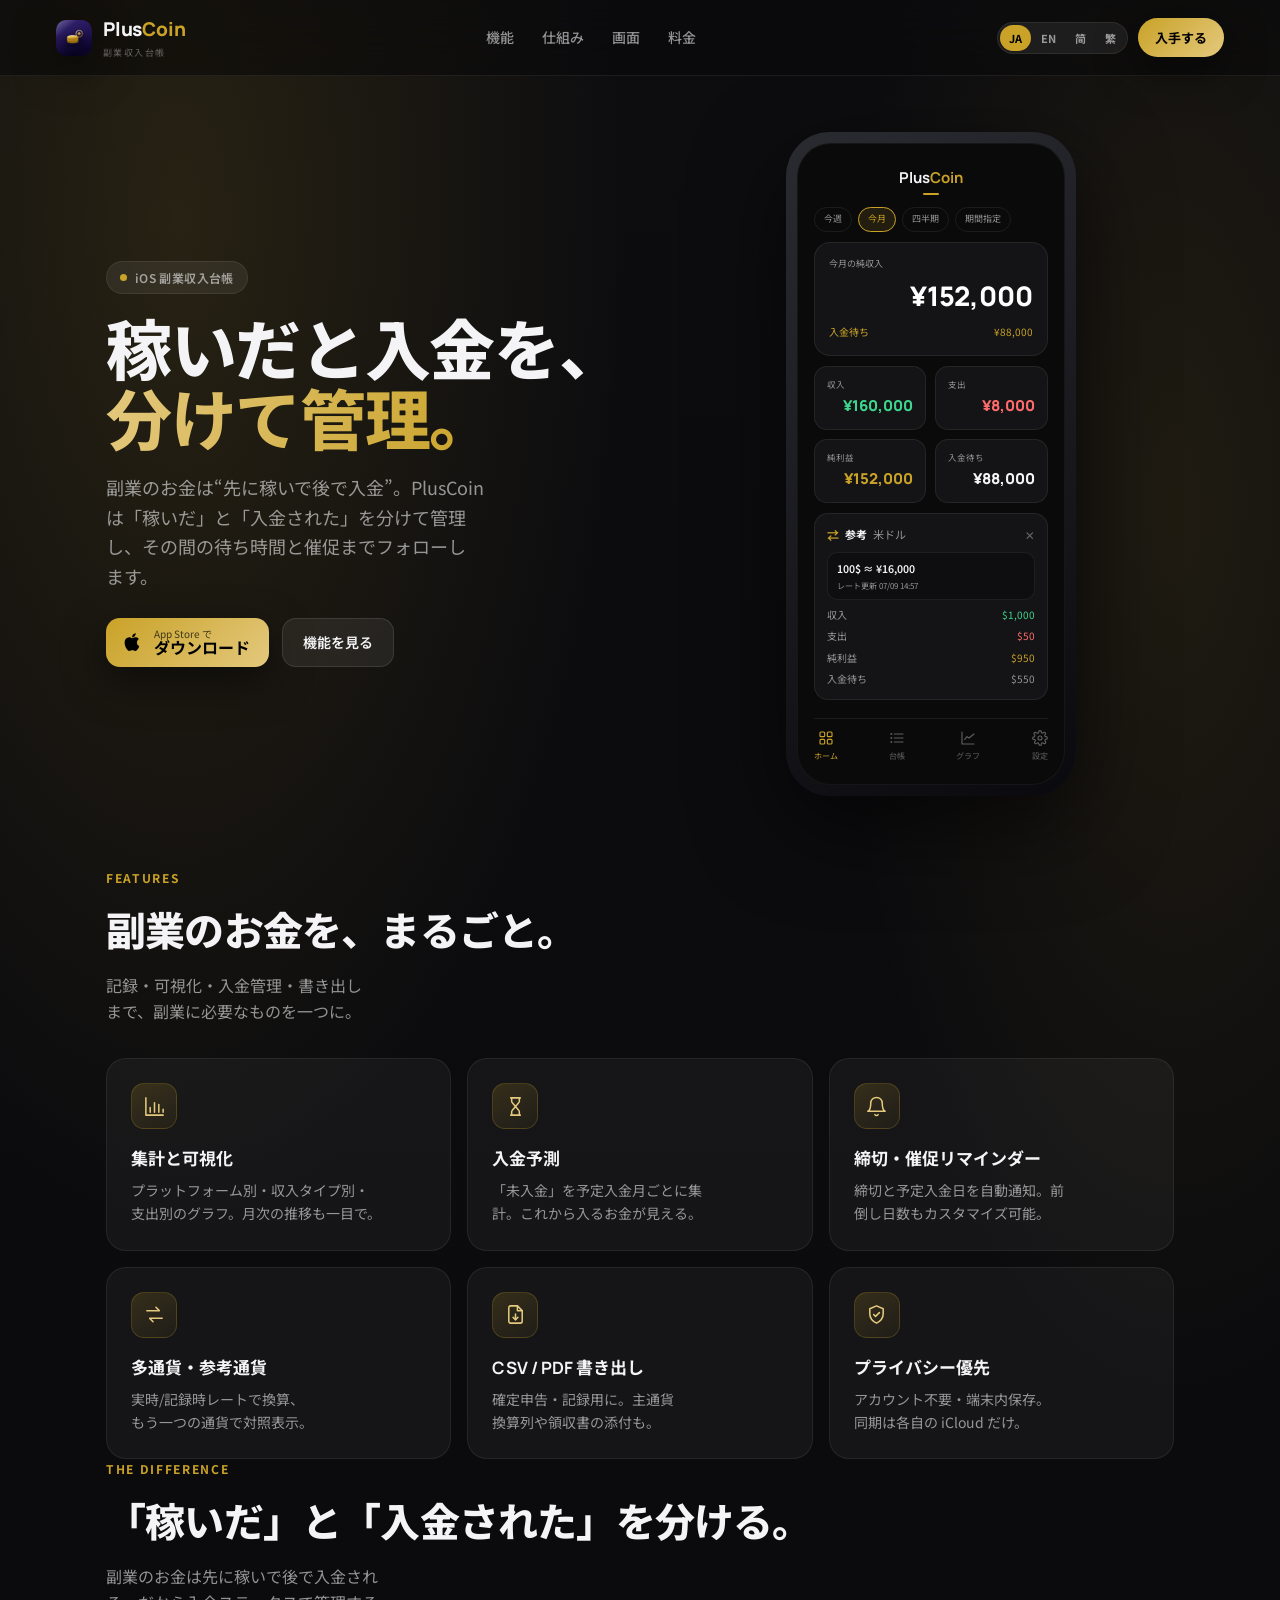
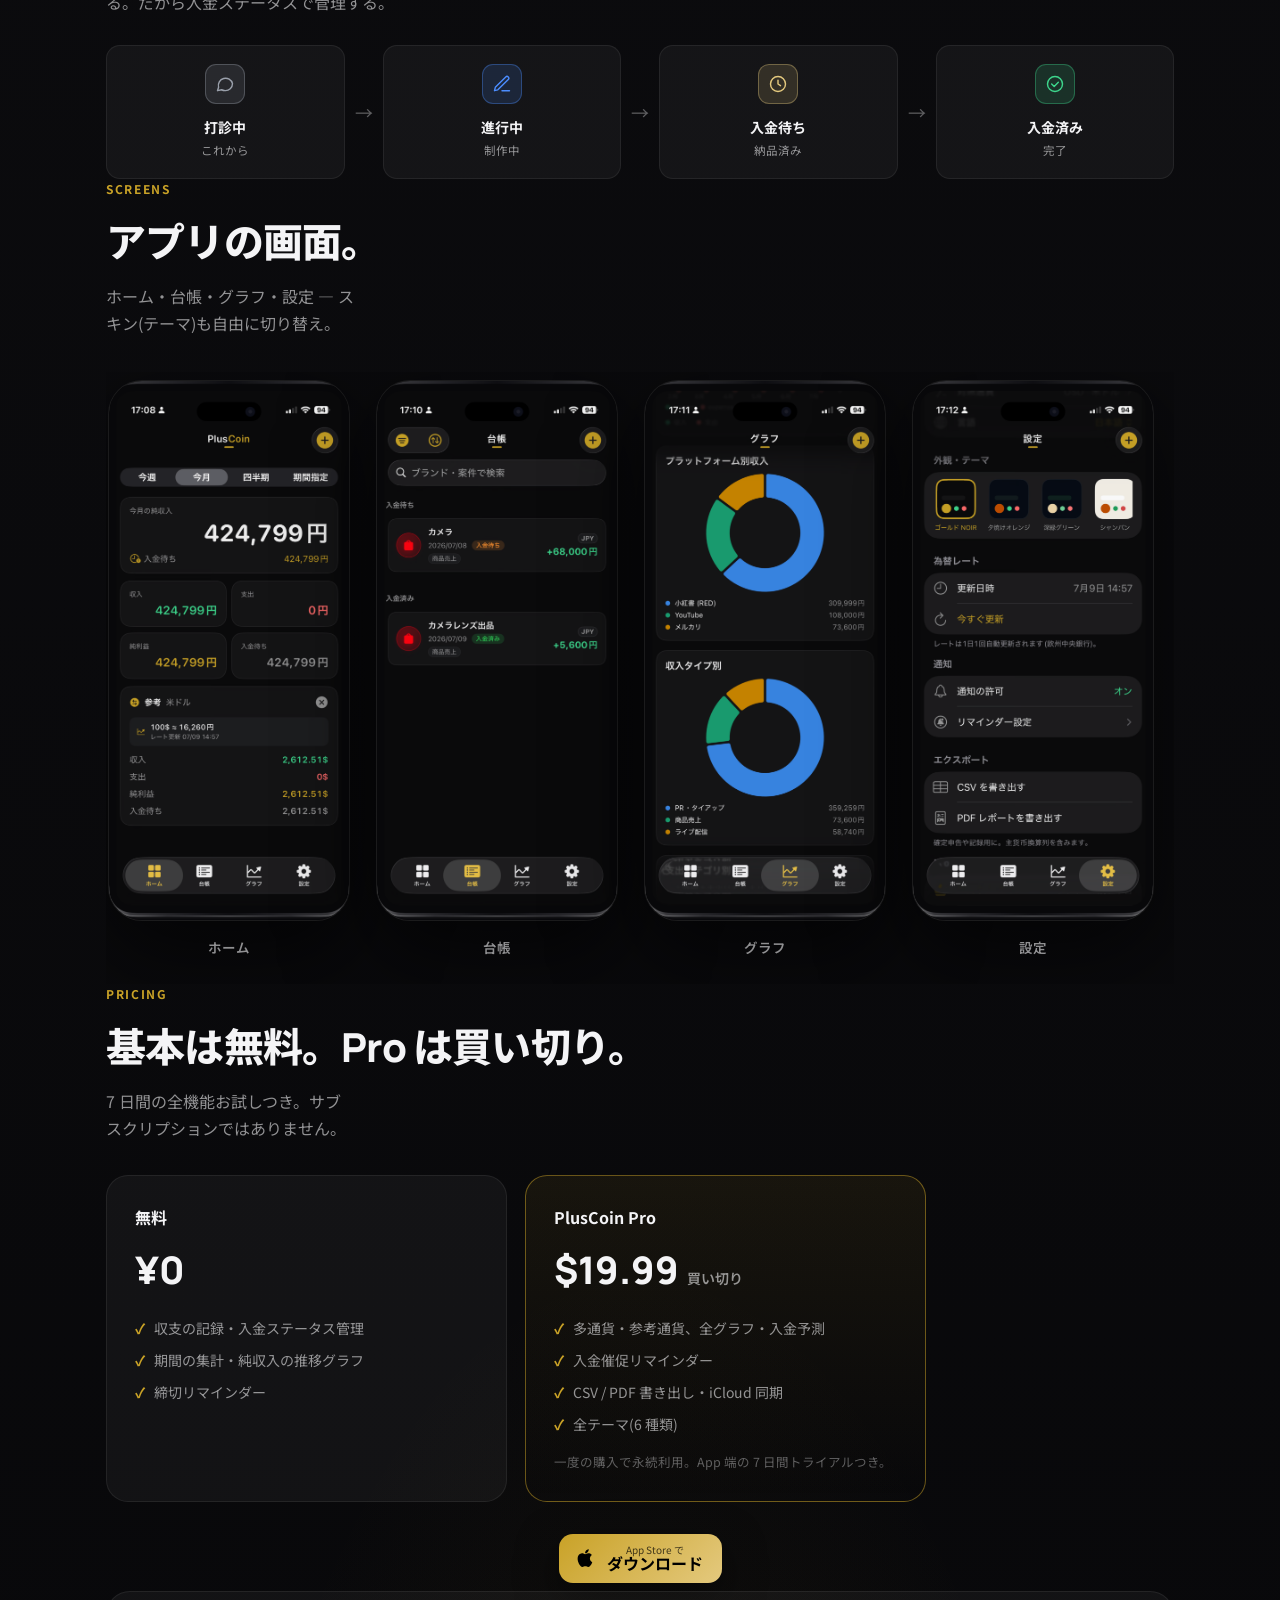
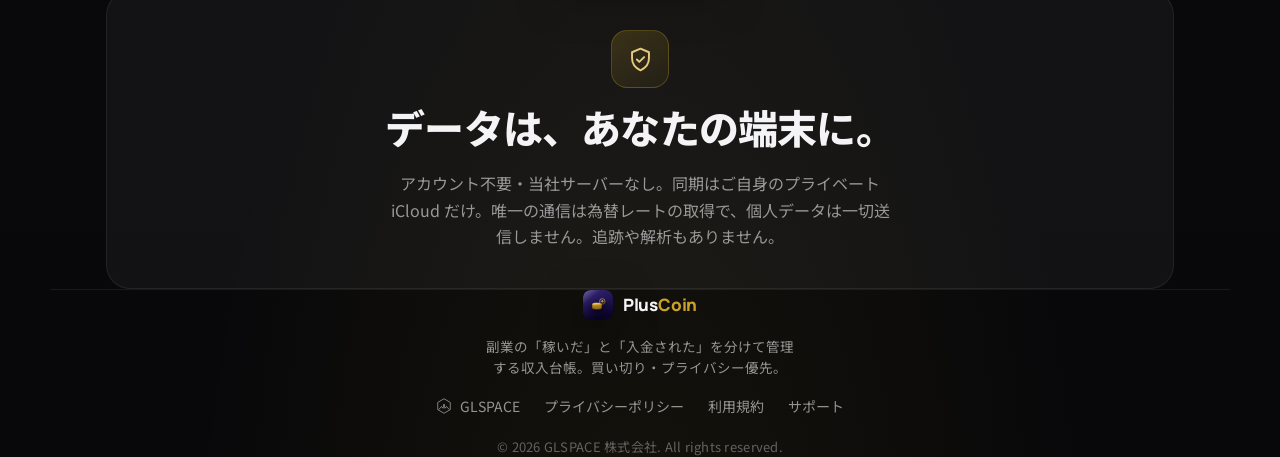
==== index.html @ 52187170 "页脚标语加 balance 换行,修「买断制」被拆 Co-Authored-By: Claude Opus 4.8 <noreply@anthropic.com>" ====
<!DOCTYPE html>
<html lang="ja">
<head>
<meta charset="utf-8">
<meta name="viewport" content="width=device-width, initial-scale=1">
<title>PlusCoin — 副業収入台帳 / 入金管理</title>
<meta name="description" content="クリエイターの副業収入台帳。「稼いだ」と「入金された」を分けて管理。入金予測・締切/催促リマインダー・多通貨・CSV/PDF 書き出し。すべて端末内、プライバシー優先。">
<meta name="theme-color" content="#0A0A0B">
<link rel="icon" type="image/png" href="./icon-180.png">
<link rel="apple-touch-icon" href="./icon-180.png">
<meta property="og:type" content="website">
<meta property="og:title" content="PlusCoin — 副業収入台帳">
<meta property="og:description" content="「稼いだ」と「入金された」を分けて管理。副業のキャッシュフローを、しっかり。">
<meta property="og:image" content="https://pluscoin.glspace.co.jp/icon-512.png">
<link rel="preconnect" href="https://fonts.googleapis.com">
<link rel="preconnect" href="https://fonts.gstatic.com" crossorigin>
<link href="https://fonts.googleapis.com/css2?family=Manrope:wght@400;500;600;700;800&family=Noto+Sans+JP:wght@400;500;700&family=Noto+Sans+SC:wght@400;500;700&family=Noto+Sans+TC:wght@400;500;700&display=swap" rel="stylesheet">
<style>
  *{box-sizing:border-box;margin:0;padding:0;-webkit-font-smoothing:antialiased}
  :root{
    --bg:#08080a; --bg2:#0d0d10;
    --text:#F4F4F6; --dim:rgba(244,244,246,.58); --faint:rgba(244,244,246,.36);
    --surface:rgba(255,255,255,.045); --surface2:rgba(255,255,255,.07);
    --border:rgba(255,255,255,.10); --hair:rgba(255,255,255,.07);
    --gold:#C9A227; --gold2:#E4C97E; --ink:#0c0c0d;
    --income:#3DD68C; --expense:#FF6B6B;
    --shadow:0 30px 90px rgba(0,0,0,.6); --shadow-sm:0 14px 40px rgba(0,0,0,.5);
    --fbody:'Noto Sans JP','Noto Sans SC','Noto Sans TC','Manrope',system-ui,sans-serif;
    --fdisp:'Manrope','Noto Sans JP',sans-serif;
  }
  html{scroll-behavior:smooth;scroll-padding-top:82px}
  body{
    background:
      radial-gradient(58% 46% at 14% 6%, rgba(201,162,39,.14) 0%, transparent 60%),
      radial-gradient(46% 42% at 92% 14%, rgba(201,162,39,.10) 0%, transparent 58%),
      radial-gradient(60% 50% at 50% 108%, rgba(201,162,39,.08) 0%, transparent 60%),
      linear-gradient(180deg,var(--bg2),var(--bg));
    color:var(--text); font-family:var(--fbody); line-height:1.65; min-height:100vh; overflow-x:hidden;
  }
  a{color:inherit;text-decoration:none}
  ::selection{background:var(--gold);color:var(--ink)}
  .wrap{max-width:1180px;margin:0 auto;padding:0 clamp(20px,5vw,56px)}

  /* NAV */
  nav{position:fixed;inset:0 0 auto 0;z-index:50;display:flex;align-items:center;justify-content:space-between;
    padding:14px clamp(20px,5vw,56px);background:rgba(10,10,12,.62);backdrop-filter:blur(18px) saturate(1.5);
    -webkit-backdrop-filter:blur(18px) saturate(1.5);border-bottom:1px solid var(--hair)}
  .logo{display:flex;align-items:center;gap:11px}
  .appicon{width:36px;height:36px;border-radius:10px;display:block;box-shadow:var(--shadow-sm)}
  .logo b{font-family:var(--fdisp);font-weight:800;font-size:19px;letter-spacing:-.01em}
  .logo b i{color:var(--gold);font-style:normal}
  .logo small{display:block;font-size:9px;letter-spacing:.16em;text-transform:uppercase;color:var(--faint);margin-top:1px}
  .navlinks{display:flex;gap:28px;font-size:14px;font-weight:500;color:var(--dim)}
  .navlinks a:hover{color:var(--text)}
  .navright{display:flex;align-items:center;gap:10px}
  .langtoggle{display:flex;gap:1px;padding:2px;background:var(--surface2);border:1px solid var(--hair);border-radius:999px}
  .langtoggle button{border:0;cursor:pointer;background:transparent;color:var(--dim);font:inherit;font-size:11px;font-weight:700;
    padding:4px 9px;border-radius:999px;transition:.2s}
  .langtoggle button.on{background:var(--gold);color:#000}
  .cta{white-space:nowrap;font-size:13px;font-weight:700;color:#000;background:linear-gradient(135deg,var(--gold),var(--gold2));
    padding:9px 17px;border-radius:999px;box-shadow:var(--shadow-sm);transition:transform .2s}
  .cta:hover{transform:translateY(-1px)}
  .cta-mini{display:none;align-items:center;justify-content:center;width:36px;height:36px;flex:0 0 auto;
    border-radius:999px;background:linear-gradient(135deg,var(--gold),var(--gold2));color:#000;box-shadow:var(--shadow-sm);transition:transform .2s}
  .cta-mini:hover{transform:translateY(-1px)}
  .cta-mini svg{width:18px;height:18px;fill:currentColor;margin-top:-1px}

  /* HERO */
  header{position:relative;max-width:1180px;margin:0 auto;padding:132px clamp(20px,5vw,56px) 72px;
    display:grid;grid-template-columns:1.05fr .95fr;gap:44px;align-items:center}
  .eyebrow{display:inline-flex;align-items:center;gap:8px;padding:6px 13px;background:var(--surface2);border:1px solid var(--hair);
    border-radius:999px;font-size:12px;font-weight:600;letter-spacing:.03em;color:var(--dim)}
  .eyebrow i{width:7px;height:7px;border-radius:50%;background:var(--gold)}
  h1{font-family:var(--fdisp);font-weight:800;font-size:clamp(32px,6vw,66px);line-height:1.05;letter-spacing:-.02em;margin:22px 0 18px;text-wrap:balance}
  h1 .g{background:linear-gradient(110deg,var(--gold2),var(--gold));-webkit-background-clip:text;background-clip:text;color:transparent}
  .lead{font-size:clamp(15px,1.5vw,18px);color:var(--dim);max-width:38ch}
  .herobtns{display:flex;align-items:center;gap:13px;flex-wrap:wrap;margin-top:26px}
  .appstore{display:inline-flex;align-items:center;gap:11px;background:linear-gradient(135deg,var(--gold),var(--gold2));color:#000;padding:10px 19px 10px 16px;border-radius:14px;box-shadow:var(--shadow-sm);transition:transform .2s}
  .appstore:hover{transform:translateY(-1px)}
  .appstore small{display:block;font-size:10px;opacity:.7;line-height:1.1}
  .appstore b{display:block;font-size:16px;font-weight:700;font-family:var(--fdisp);line-height:1.15}
  .ghost{font-size:14px;font-weight:600;color:var(--text);padding:12px 20px;border:1px solid var(--border);border-radius:14px;background:var(--surface2)}
  .ghost:hover{border-color:var(--gold)}

  /* PHONE MOCKUP */
  .phone{justify-self:center;width:290px;aspect-ratio:9/20.6;border-radius:44px;padding:11px;
    background:linear-gradient(150deg,#2a2b31,#0a0a0e);box-shadow:var(--shadow);animation:floaty 7s ease-in-out infinite}
  @keyframes floaty{0%,100%{transform:translateY(0)}50%{transform:translateY(-14px)}}
  .screen{width:100%;height:100%;border-radius:34px;background:#0A0A0B;overflow:hidden;padding:22px 16px;display:flex;flex-direction:column;gap:10px;border:1px solid rgba(255,255,255,.05)}
  .sc-title{text-align:center;font-family:var(--fdisp);font-weight:700;font-size:15px}
  .sc-title i{color:var(--gold);font-style:normal}
  .sc-under{width:16px;height:2.5px;background:var(--gold);border-radius:2px;margin:2px auto 0}
  .sc-hero{background:#141416;border:1px solid var(--hair);border-radius:16px;padding:14px}
  .sc-hero .lbl{font-size:9px;color:var(--dim)}
  .sc-hero .big{font-family:var(--fdisp);font-weight:800;font-size:27px;text-align:right;color:#fff;margin-top:2px}
  .sc-hero .rcv{display:flex;justify-content:space-between;font-size:10px;color:var(--gold);margin-top:6px}
  .sc-grid{display:grid;grid-template-columns:1fr 1fr;gap:9px}
  .sc-cell{background:#141416;border:1px solid var(--hair);border-radius:13px;padding:10px 12px}
  .sc-cell .lbl{font-size:8.5px;color:var(--dim)}
  .sc-cell .v{font-family:var(--fdisp);font-weight:800;font-size:15px;text-align:right;margin-top:3px}
  .g-in{color:var(--income)} .g-ex{color:var(--expense)} .g-gd{color:var(--gold)}
  .sc-chips{display:flex;gap:6px;flex-wrap:wrap;margin-top:2px}
  .chip{font-size:9px;padding:4px 9px;border-radius:999px;border:1px solid var(--hair);color:var(--dim)}
  .chip.on{border-color:var(--gold);color:var(--gold);background:rgba(201,162,39,.12)}
  .sc-ref{background:#141416;border:1px solid var(--hair);border-radius:14px;padding:11px 12px}
  .sc-ref .rhead{display:flex;align-items:center;gap:6px;font-size:11px}
  .sc-ref .rswap{color:var(--gold);font-size:12px;font-weight:700}
  .sc-ref .rhead b{font-weight:700;color:var(--text)}
  .sc-ref .rcur{color:var(--dim)}
  .sc-ref .rx{margin-left:auto;color:var(--faint);font-size:12px}
  .sc-ref .rpill{display:flex;flex-direction:column;background:#0e0e11;border:1px solid var(--hair);border-radius:10px;padding:7px 9px;margin:8px 0 7px}
  .sc-ref .rpill b{font-size:10.5px;color:var(--text);font-weight:600}
  .sc-ref .rpill small{color:var(--dim);font-size:8px;margin-top:1px}
  .sc-ref .rrow{display:flex;justify-content:space-between;font-size:10px;color:var(--dim);margin-top:5px}
  .sc-nav{display:flex;justify-content:space-between;margin-top:auto;padding-top:11px;border-top:1px solid var(--hair)}
  .sc-nav .nav-i{display:flex;flex-direction:column;align-items:center;gap:3px;font-size:8px;color:var(--faint)}
  .sc-nav .nav-i svg{width:16px;height:16px;fill:none;stroke:currentColor;stroke-width:1.7;stroke-linecap:round;stroke-linejoin:round}
  .sc-nav .nav-i.on{color:var(--gold)}

  /* SECTIONS */
  section{padding:64px 0;position:relative}
  .kicker{font-size:12px;font-weight:700;letter-spacing:.14em;text-transform:uppercase;color:var(--gold)}
  h2{font-family:var(--fdisp);font-weight:800;font-size:clamp(26px,3.6vw,40px);letter-spacing:-.02em;margin:10px 0 8px;text-wrap:balance}
  .lead{text-wrap:pretty}
  /* 短い説明文は balance で行長を均等化し、末尾に「钱。」のような1字孤立を防ぐ */
  .sub,.card p,.foot-tag{text-wrap:balance}
  /* keep-all は短い見出しだけに限定。本文(.lead/.sub)に付けると
     句読点のない長い連続(例:その間の待ち時間と催促まで…)が改行できず右側にはみ出す。 */
  :lang(ja) h1,:lang(ja) h2,:lang(zh-CN) h1,:lang(zh-CN) h2,:lang(zh-TW) h1,:lang(zh-TW) h2{word-break:keep-all;line-break:strict}
  .sub{color:var(--dim);max-width:52ch}
  .features{display:grid;grid-template-columns:repeat(3,1fr);gap:16px;margin-top:34px}
  .card{background:var(--surface);border:1px solid var(--hair);border-radius:20px;padding:24px;transition:transform .25s,border-color .25s}
  .card:hover{transform:translateY(-4px);border-color:rgba(201,162,39,.4)}
  .card .ic{width:46px;height:46px;border-radius:13px;background:linear-gradient(150deg,rgba(201,162,39,.18),rgba(201,162,39,.06));border:1px solid rgba(201,162,39,.22);display:flex;align-items:center;justify-content:center;margin-bottom:16px}
  .card .ic svg{width:23px;height:23px;fill:none;stroke:var(--gold2);stroke-width:1.6;stroke-linecap:round;stroke-linejoin:round}
  .card:hover .ic{border-color:rgba(201,162,39,.5)}
  .card h3{font-family:var(--fdisp);font-weight:700;font-size:17px;margin-bottom:6px}
  .card p{font-size:14px;color:var(--dim)}

  /* PIPELINE */
  .pipe{display:flex;align-items:center;gap:10px;flex-wrap:wrap;margin-top:30px}
  .pstep{flex:1;min-width:120px;background:var(--surface);border:1px solid var(--hair);border-radius:14px;padding:18px 16px;text-align:center}
  .pstep .pic{width:40px;height:40px;margin:0 auto 12px;border-radius:11px;display:flex;align-items:center;justify-content:center;
    background:color-mix(in srgb, var(--c) 15%, transparent);border:1px solid color-mix(in srgb, var(--c) 35%, transparent)}
  .pstep .pic svg{width:20px;height:20px;fill:none;stroke:var(--c);stroke-width:1.7;stroke-linecap:round;stroke-linejoin:round}
  .pstep .t{font-weight:700;font-size:14px}
  .pstep .d{font-size:11.5px;color:var(--dim);margin-top:2px}
  .parrow{color:var(--faint);font-size:18px}
  @media(max-width:760px){.parrow{display:none}}

  /* GALLERY */
  .gallery{display:flex;gap:26px;overflow-x:auto;scroll-snap-type:x mandatory;margin-top:36px;
    padding:8px 2px 26px;scrollbar-width:none;-webkit-overflow-scrolling:touch}
  .gallery::-webkit-scrollbar{display:none}
  .shot{scroll-snap-align:center;flex:0 0 auto;width:clamp(208px,60vw,242px);text-align:center}
  .shot img{width:100%;height:auto;display:block;border-radius:34px;background:#0A0A0B;
    border:1px solid var(--hair);box-shadow:var(--shadow);transition:transform .28s ease}
  .shot:hover img{transform:translateY(-7px)}
  .shot .cap{margin-top:15px;font-size:13.5px;font-weight:600;color:var(--dim)}
  @media(max-width:620px){.gallery{gap:18px}}

  /* PRICING */
  .price{display:grid;grid-template-columns:1fr 1fr;gap:18px;margin-top:34px;max-width:820px}
  .plan{background:var(--surface);border:1px solid var(--hair);border-radius:22px;padding:28px}
  .plan.pro{border-color:rgba(201,162,39,.5);background:linear-gradient(180deg,rgba(201,162,39,.08),transparent)}
  .plan .name{font-weight:700;font-size:16px}
  .plan .amt{font-family:var(--fdisp);font-weight:800;font-size:38px;margin:8px 0 2px}
  .plan .amt small{font-size:14px;color:var(--dim);font-weight:600}
  .plan ul{list-style:none;margin-top:16px;display:flex;flex-direction:column;gap:9px}
  .plan li{font-size:14px;color:var(--dim);display:flex;gap:9px}
  .plan li::before{content:"✓";color:var(--gold);font-weight:800}
  .pnote{font-size:12.5px;color:var(--faint);margin-top:16px}

  /* PRIVACY strip */
  .privacy{background:var(--surface);border:1px solid var(--hair);border-radius:24px;padding:38px clamp(24px,4vw,48px);text-align:center;margin-top:8px}
  .privacy .ic{width:58px;height:58px;margin:0 auto;border-radius:16px;display:flex;align-items:center;justify-content:center;
    background:linear-gradient(150deg,rgba(201,162,39,.2),rgba(201,162,39,.06));border:1px solid rgba(201,162,39,.28)}
  .privacy .ic svg{width:29px;height:29px;fill:none;stroke:var(--gold2);stroke-width:1.6;stroke-linecap:round;stroke-linejoin:round}
  .privacy h2{margin-top:8px}
  .privacy p{color:var(--dim);max-width:56ch;margin:8px auto 0}

  /* FOOTER */
  footer{border-top:1px solid var(--hair);margin-top:40px;padding:52px 0 58px}
  .foot{display:flex;flex-direction:column;align-items:center;text-align:center;gap:16px}
  .foot-brand{display:flex;align-items:center;gap:10px}
  .foot-brand .appicon{width:30px;height:30px;border-radius:8px}
  .foot-brand b{font-family:var(--fdisp);font-weight:800;font-size:17px;letter-spacing:-.01em}
  .foot-brand b i{color:var(--gold);font-style:normal}
  .foot-tag{color:var(--dim);font-size:13.5px;max-width:460px;line-height:1.6}
  .foot .links{display:flex;justify-content:center;gap:14px 24px;flex-wrap:wrap}
  .foot .links a{color:var(--dim);font-size:14px;transition:.2s}
  .foot .links a:hover{color:var(--gold)}
  .foot-home{display:inline-flex;align-items:center;gap:8px;transition:transform .2s ease}
  .foot-home .gl-mark{width:16px;height:16px;flex:0 0 auto}
  .foot-home:hover{transform:translateX(-3px)}
  .foot-copy{color:var(--faint);font-size:13px;letter-spacing:.02em;margin-top:2px}

  /* reveal */
  [data-reveal]{opacity:0;transform:translateY(22px);transition:opacity .7s cubic-bezier(.2,.7,.2,1),transform .7s cubic-bezier(.2,.7,.2,1)}
  [data-reveal].in{opacity:1;transform:none}

  @media(max-width:940px){
    header{grid-template-columns:1fr;text-align:center;gap:40px;padding-top:118px}
    .eyebrow,.lead{margin-left:auto;margin-right:auto}
    .herobtns{justify-content:center}
    .phone{order:-1}
    .features{grid-template-columns:1fr 1fr}
    .navlinks{display:none}
  }
  @media(max-width:620px){
    .features{grid-template-columns:1fr}
    .price{grid-template-columns:1fr;max-width:420px}
    .foot{flex-direction:column;text-align:center}
    .cta{display:none}
    .cta-mini{display:inline-flex}
    .langtoggle button{padding:4px 7px}
  }
  @media(prefers-reduced-motion:reduce){*{animation:none!important}[data-reveal]{opacity:1!important;transform:none!important}}
</style>
</head>
<body>

<!-- NAV -->
<nav>
  <a class="logo" href="#top">
    <img class="appicon" src="./icon-180.png" alt="PlusCoin" width="36" height="36">
    <span><b>Plus<i>Coin</i></b><small data-i18n="brand.sub">副業収入台帳</small></span>
  </a>
  <div class="navlinks">
    <a href="#features" data-i18n="nav.features">機能</a>
    <a href="#flow" data-i18n="nav.flow">仕組み</a>
    <a href="#screens" data-i18n="nav.screens">画面</a>
    <a href="#pricing" data-i18n="nav.pricing">料金</a>
  </div>
  <div class="navright">
    <div class="langtoggle">
      <button data-set="ja">JA</button>
      <button data-set="en">EN</button>
      <button data-set="zh-Hans">简</button>
      <button data-set="zh-Hant">繁</button>
    </div>
    <a class="cta" href="https://apps.apple.com/app/id6788990507" target="_blank" rel="noopener" data-i18n="nav.cta">入手する</a>
    <a class="cta-mini" href="https://apps.apple.com/app/id6788990507" target="_blank" rel="noopener" aria-label="App Store">
      <svg viewBox="0 0 24 24"><path d="M17.05 12.04c-.03-2.6 2.12-3.85 2.22-3.91-1.21-1.77-3.1-2.01-3.77-2.04-1.6-.16-3.13.94-3.94.94-.81 0-2.07-.92-3.4-.9-1.75.03-3.36 1.02-4.26 2.58-1.82 3.16-.47 7.83 1.3 10.4.86 1.25 1.89 2.66 3.24 2.61 1.3-.05 1.79-.84 3.36-.84 1.57 0 2.01.84 3.38.81 1.4-.02 2.28-1.27 3.13-2.53.99-1.45 1.4-2.86 1.42-2.93-.03-.01-2.72-1.04-2.75-4.13zM14.6 4.59c.71-.86 1.19-2.06 1.06-3.25-1.02.04-2.26.68-2.99 1.54-.66.76-1.23 1.98-1.08 3.15 1.14.09 2.3-.58 3.01-1.44z"/></svg>
    </a>
  </div>
</nav>

<!-- HERO -->
<header id="top">
  <div>
    <span class="eyebrow" data-reveal><i></i><span data-i18n="hero.eyebrow">iOS 副業収入台帳</span></span>
    <h1 data-reveal>
      <span data-i18n="hero.t1">稼いだと入金を、</span><br>
      <span class="g" data-i18n="hero.t2">分けて管理。</span>
    </h1>
    <p class="lead" data-reveal data-i18n="hero.sub">副業のお金は"先に稼いで後で入金"。PlusCoin は「稼いだ」と「入金された」を分けて管理し、その間の待ち時間と催促までフォローします。</p>
    <div class="herobtns" data-reveal>
      <a class="appstore" href="https://apps.apple.com/app/id6788990507" target="_blank" rel="noopener" data-appstore>
        <svg width="21" height="21" viewBox="0 0 24 24" fill="#000"><path d="M17.05 12.04c-.03-2.6 2.12-3.85 2.22-3.91-1.21-1.77-3.1-2.01-3.77-2.04-1.6-.16-3.13.94-3.94.94-.81 0-2.07-.92-3.4-.9-1.75.03-3.36 1.02-4.26 2.58-1.82 3.16-.47 7.83 1.3 10.4.86 1.25 1.89 2.66 3.24 2.61 1.3-.05 1.79-.84 3.36-.84 1.57 0 2.01.84 3.38.81 1.4-.02 2.28-1.27 3.13-2.53.99-1.45 1.4-2.86 1.42-2.93-.03-.01-2.72-1.04-2.75-4.13zM14.6 4.59c.71-.86 1.19-2.06 1.06-3.25-1.02.04-2.26.68-2.99 1.54-.66.76-1.23 1.98-1.08 3.15 1.14.09 2.3-.58 3.01-1.44z"/></svg>
        <span><small data-i18n="hero.badgeTop">App Store で</small><b data-i18n="hero.badgeBig">ダウンロード</b></span>
      </a>
      <a class="ghost" href="#features" data-i18n="hero.cta2">機能を見る</a>
    </div>
  </div>

  <!-- phone mockup: home screen -->
  <div class="phone" data-reveal>
    <div class="screen">
      <div>
        <div class="sc-title">Plus<i>Coin</i></div><div class="sc-under"></div>
      </div>
      <div class="sc-chips">
        <span class="chip">今週</span><span class="chip on">今月</span><span class="chip">四半期</span><span class="chip">期間指定</span>
      </div>
      <div class="sc-hero">
        <div class="lbl" data-i18n="mock.net">今月の純収入</div>
        <div class="big">¥152,000</div>
        <div class="rcv"><span data-i18n="mock.await">入金待ち</span><span>¥88,000</span></div>
      </div>
      <div class="sc-grid">
        <div class="sc-cell"><div class="lbl" data-i18n="mock.income">収入</div><div class="v g-in">¥160,000</div></div>
        <div class="sc-cell"><div class="lbl" data-i18n="mock.expense">支出</div><div class="v g-ex">¥8,000</div></div>
        <div class="sc-cell"><div class="lbl" data-i18n="mock.net2">純利益</div><div class="v g-gd">¥152,000</div></div>
        <div class="sc-cell"><div class="lbl" data-i18n="mock.await">入金待ち</div><div class="v">¥88,000</div></div>
      </div>
      <div class="sc-ref">
        <div class="rhead"><span class="rswap">⇄</span><b data-i18n="mock.ref">参考</b><span class="rcur" data-i18n="mock.refCur">米ドル</span><span class="rx">✕</span></div>
        <div class="rpill"><b>100$ ≈ ¥16,000</b><small><span data-i18n="mock.rateUpd">レート更新</span> 07/09 14:57</small></div>
        <div class="rrow"><span data-i18n="mock.income">収入</span><span class="g-in">$1,000</span></div>
        <div class="rrow"><span data-i18n="mock.expense">支出</span><span class="g-ex">$50</span></div>
        <div class="rrow"><span data-i18n="mock.net2">純利益</span><span class="g-gd">$950</span></div>
        <div class="rrow"><span data-i18n="mock.await">入金待ち</span><span>$550</span></div>
      </div>
      <div class="sc-nav">
        <div class="nav-i on"><svg viewBox="0 0 24 24"><rect x="3" y="3" width="7" height="7" rx="1.5"/><rect x="14" y="3" width="7" height="7" rx="1.5"/><rect x="3" y="14" width="7" height="7" rx="1.5"/><rect x="14" y="14" width="7" height="7" rx="1.5"/></svg><span data-i18n="shots.home">ホーム</span></div>
        <div class="nav-i"><svg viewBox="0 0 24 24"><line x1="8" y1="6" x2="21" y2="6"/><line x1="8" y1="12" x2="21" y2="12"/><line x1="8" y1="18" x2="21" y2="18"/><circle cx="3.5" cy="6" r=".6"/><circle cx="3.5" cy="12" r=".6"/><circle cx="3.5" cy="18" r=".6"/></svg><span data-i18n="shots.ledger">台帳</span></div>
        <div class="nav-i"><svg viewBox="0 0 24 24"><path d="M3 3v18h18"/><path d="M7 14l3.5-4 3 2L21 6"/></svg><span data-i18n="shots.charts">グラフ</span></div>
        <div class="nav-i"><svg viewBox="0 0 24 24"><circle cx="12" cy="12" r="3"/><path d="M19.4 15a1.6 1.6 0 0 0 .3 1.8l.1.1a2 2 0 1 1-2.8 2.8l-.1-.1a1.6 1.6 0 0 0-2.7 1.1V21a2 2 0 0 1-4 0v-.1a1.6 1.6 0 0 0-2.7-1.1l-.1.1a2 2 0 1 1-2.8-2.8l.1-.1a1.6 1.6 0 0 0-1.1-2.7H3a2 2 0 0 1 0-4h.1A1.6 1.6 0 0 0 4.2 9a1.6 1.6 0 0 0-.3-1.8l-.1-.1a2 2 0 1 1 2.8-2.8l.1.1a1.6 1.6 0 0 0 1.8.3H9a1.6 1.6 0 0 0 1-1.5V3a2 2 0 0 1 4 0v.1a1.6 1.6 0 0 0 2.7 1.1l.1-.1a2 2 0 1 1 2.8 2.8l-.1.1a1.6 1.6 0 0 0-.3 1.8V9a1.6 1.6 0 0 0 1.5 1H21a2 2 0 0 1 0 4h-.1a1.6 1.6 0 0 0-1.5 1z"/></svg><span data-i18n="shots.settings">設定</span></div>
      </div>
    </div>
  </div>
</header>

<!-- FEATURES -->
<section id="features" class="wrap">
  <div data-reveal>
    <div class="kicker" data-i18n="feat.kicker">FEATURES</div>
    <h2 data-i18n="feat.title">副業のお金を、まるごと。</h2>
    <p class="sub" data-i18n="feat.sub">記録・可視化・入金管理・書き出しまで、副業に必要なものを一つに。</p>
  </div>
  <div class="features">
    <div class="card" data-reveal><div class="ic"><svg viewBox="0 0 24 24"><path d="M3 3v18h18"/><path d="M7.5 18v-5"/><path d="M12 18V8"/><path d="M16.5 18v-8"/><path d="M21 18v-3"/></svg></div><h3 data-i18n="f1.t">集計と可視化</h3><p data-i18n="f1.d">プラットフォーム別・収入タイプ別・支出別のグラフ。月次の推移も一目で。</p></div>
    <div class="card" data-reveal><div class="ic"><svg viewBox="0 0 24 24"><path d="M7 3h10M7 21h10"/><path d="M8 3v3.6a2 2 0 0 0 .7 1.5L12 12l3.3-3.9a2 2 0 0 0 .7-1.5V3"/><path d="M8 21v-3.6a2 2 0 0 1 .7-1.5L12 12l3.3 3.9a2 2 0 0 1 .7 1.5V21"/></svg></div><h3 data-i18n="f2.t">入金予測</h3><p data-i18n="f2.d">「未入金」を予定入金月ごとに集計。これから入るお金が見える。</p></div>
    <div class="card" data-reveal><div class="ic"><svg viewBox="0 0 24 24"><path d="M18 8.5a6 6 0 0 0-12 0c0 7-3 8.5-3 8.5h18s-3-1.5-3-8.5"/><path d="M13.7 20.5a2 2 0 0 1-3.4 0"/></svg></div><h3 data-i18n="f3.t">締切・催促リマインダー</h3><p data-i18n="f3.d">締切と予定入金日を自動通知。前倒し日数もカスタマイズ可能。</p></div>
    <div class="card" data-reveal><div class="ic"><svg viewBox="0 0 24 24"><path d="M4 8h13l-3.5-3.5"/><path d="M20 16H7l3.5 3.5"/></svg></div><h3 data-i18n="f4.t">多通貨・参考通貨</h3><p data-i18n="f4.d">実時/記録時レートで換算、もう一つの通貨で対照表示。</p></div>
    <div class="card" data-reveal><div class="ic"><svg viewBox="0 0 24 24"><path d="M14 3H7a2 2 0 0 0-2 2v14a2 2 0 0 0 2 2h10a2 2 0 0 0 2-2V8z"/><path d="M14 3v5h5"/><path d="M12 11.5v6"/><path d="M9.5 15l2.5 2.5 2.5-2.5"/></svg></div><h3 data-i18n="f5.t">CSV / PDF 書き出し</h3><p data-i18n="f5.d">確定申告・記録用に。主通貨換算列や領収書の添付も。</p></div>
    <div class="card" data-reveal><div class="ic"><svg viewBox="0 0 24 24"><path d="M12 3l7 3v5c0 5-3.5 8.4-7 10-3.5-1.6-7-5-7-10V6z"/><path d="M9 12l2 2 4-4"/></svg></div><h3 data-i18n="f6.t">プライバシー優先</h3><p data-i18n="f6.d">アカウント不要・端末内保存。同期は各自の iCloud だけ。</p></div>
  </div>
</section>

<!-- FLOW / pipeline -->
<section id="flow" class="wrap">
  <div data-reveal>
    <div class="kicker" data-i18n="flow.kicker">THE DIFFERENCE</div>
    <h2 data-i18n="flow.title">「稼いだ」と「入金された」を分ける。</h2>
    <p class="sub" data-i18n="flow.sub">副業のお金は先に稼いで後で入金される。だから入金ステータスで管理する。</p>
  </div>
  <div class="pipe" data-reveal>
    <div class="pstep" style="--c:#9aa0ab"><div class="pic"><svg viewBox="0 0 24 24"><path d="M21 11.5a8.4 8.4 0 0 1-9 8.4 9 9 0 0 1-4-1L3 20l1.3-4A8.4 8.4 0 1 1 21 11.5z"/></svg></div><div class="t" data-i18n="s1.t">打診中</div><div class="d" data-i18n="s1.d">これから</div></div>
    <span class="parrow">→</span>
    <div class="pstep" style="--c:#4c8dff"><div class="pic"><svg viewBox="0 0 24 24"><path d="M12 20h9"/><path d="M16.5 3.5a2.1 2.1 0 0 1 3 3L7 19l-4 1 1-4z"/></svg></div><div class="t" data-i18n="s2.t">進行中</div><div class="d" data-i18n="s2.d">制作中</div></div>
    <span class="parrow">→</span>
    <div class="pstep" style="--c:var(--gold2)"><div class="pic"><svg viewBox="0 0 24 24"><circle cx="12" cy="12" r="9"/><path d="M12 7.5V12l3 2"/></svg></div><div class="t" data-i18n="s3.t">入金待ち</div><div class="d" data-i18n="s3.d">納品済み</div></div>
    <span class="parrow">→</span>
    <div class="pstep" style="--c:var(--income)"><div class="pic"><svg viewBox="0 0 24 24"><circle cx="12" cy="12" r="9"/><path d="M8 12l3 3 5-5"/></svg></div><div class="t" data-i18n="s4.t">入金済み</div><div class="d" data-i18n="s4.d">完了</div></div>
  </div>
</section>

<!-- GALLERY -->
<section id="screens" class="wrap">
  <div data-reveal>
    <div class="kicker" data-i18n="shots.kicker">SCREENS</div>
    <h2 data-i18n="shots.title">アプリの画面。</h2>
    <p class="sub" data-i18n="shots.sub">ホーム・台帳・グラフ・設定 — スキン(テーマ)も自由に切り替え。</p>
  </div>
  <div class="gallery" data-reveal>
    <figure class="shot"><img data-shot="home" src="./shots/home.png" loading="lazy" alt="PlusCoin home"><figcaption class="cap" data-i18n="shots.home">ホーム</figcaption></figure>
    <figure class="shot"><img data-shot="ledger" src="./shots/ledger.png" loading="lazy" alt="PlusCoin ledger"><figcaption class="cap" data-i18n="shots.ledger">台帳</figcaption></figure>
    <figure class="shot"><img data-shot="charts" src="./shots/charts.png" loading="lazy" alt="PlusCoin charts"><figcaption class="cap" data-i18n="shots.charts">グラフ</figcaption></figure>
    <figure class="shot"><img data-shot="settings" src="./shots/settings.png" loading="lazy" alt="PlusCoin settings"><figcaption class="cap" data-i18n="shots.settings">設定</figcaption></figure>
  </div>
</section>

<!-- PRICING -->
<section id="pricing" class="wrap">
  <div data-reveal>
    <div class="kicker" data-i18n="price.kicker">PRICING</div>
    <h2 data-i18n="price.title">基本は無料。Pro は買い切り。</h2>
    <p class="sub" data-i18n="price.sub">7 日間の全機能お試しつき。サブスクリプションではありません。</p>
  </div>
  <div class="price">
    <div class="plan" data-reveal>
      <div class="name" data-i18n="price.freeName">無料</div>
      <div class="amt">¥0</div>
      <ul>
        <li data-i18n="price.f1">収支の記録・入金ステータス管理</li>
        <li data-i18n="price.f2">期間の集計・純収入の推移グラフ</li>
        <li data-i18n="price.f3">締切リマインダー</li>
      </ul>
    </div>
    <div class="plan pro" data-reveal>
      <div class="name">PlusCoin Pro</div>
      <div class="amt">$19.99 <small data-i18n="price.once">買い切り</small></div>
      <ul>
        <li data-i18n="price.p1">多通貨・参考通貨、全グラフ・入金予測</li>
        <li data-i18n="price.p2">入金催促リマインダー</li>
        <li data-i18n="price.p3">CSV / PDF 書き出し・iCloud 同期</li>
        <li data-i18n="price.p4">全テーマ(6 種類)</li>
      </ul>
      <div class="pnote" data-i18n="price.note">一度の購入で永続利用。App 端の 7 日間トライアルつき。</div>
    </div>
  </div>
  <div style="text-align:center;margin-top:32px" data-reveal>
    <a class="appstore" href="https://apps.apple.com/app/id6788990507" target="_blank" rel="noopener" data-appstore>
      <svg width="21" height="21" viewBox="0 0 24 24" fill="#000"><path d="M17.05 12.04c-.03-2.6 2.12-3.85 2.22-3.91-1.21-1.77-3.1-2.01-3.77-2.04-1.6-.16-3.13.94-3.94.94-.81 0-2.07-.92-3.4-.9-1.75.03-3.36 1.02-4.26 2.58-1.82 3.16-.47 7.83 1.3 10.4.86 1.25 1.89 2.66 3.24 2.61 1.3-.05 1.79-.84 3.36-.84 1.57 0 2.01.84 3.38.81 1.4-.02 2.28-1.27 3.13-2.53.99-1.45 1.4-2.86 1.42-2.93-.03-.01-2.72-1.04-2.75-4.13zM14.6 4.59c.71-.86 1.19-2.06 1.06-3.25-1.02.04-2.26.68-2.99 1.54-.66.76-1.23 1.98-1.08 3.15 1.14.09 2.3-.58 3.01-1.44z"/></svg>
      <span><small data-i18n="hero.badgeTop">App Store で</small><b data-i18n="hero.badgeBig">ダウンロード</b></span>
    </a>
  </div>
</section>

<!-- PRIVACY -->
<section class="wrap">
  <div class="privacy" data-reveal>
    <div class="ic"><svg viewBox="0 0 24 24"><path d="M12 3l7 3v5c0 5-3.5 8.4-7 10-3.5-1.6-7-5-7-10V6z"/><path d="M9 12l2 2 4-4"/></svg></div>
    <h2 data-i18n="pv.title">データは、あなたの端末に。</h2>
    <p data-i18n="pv.desc">アカウント不要・当社サーバーなし。同期はご自身のプライベート iCloud だけ。唯一の通信は為替レートの取得で、個人データは一切送信しません。追跡や解析もありません。</p>
  </div>
</section>

<!-- FOOTER -->
<footer class="wrap" id="support">
  <div class="foot">
    <div class="foot-brand"><img class="appicon" src="./icon-180.png" alt="PlusCoin" width="30" height="30"><b>Plus<i>Coin</i></b></div>
    <span class="foot-tag" data-i18n="footer.tag">副業の「稼いだ」と「入金された」を分けて管理する収入台帳。買い切り・プライバシー優先。</span>
    <div class="links">
      <a class="foot-home" href="https://glspace.co.jp/" target="_blank" rel="noopener" aria-label="GLSPACE"><svg class="gl-mark" viewBox="0 0 64 64" fill="none" aria-hidden="true"><polygon points="32,3 57,17.5 57,46.5 32,61 7,46.5 7,17.5" stroke="currentColor" stroke-width="3.4" stroke-linejoin="round"/><polyline points="12,45 22,34 28,41 32,25 36,41 42,34 52,45" stroke="currentColor" stroke-width="3.4" stroke-linecap="round" stroke-linejoin="round"/><circle cx="32" cy="25" r="1.7" fill="var(--gold)"/></svg>GLSPACE</a>
      <a href="./privacy.html" data-i18n="footer.privacy">プライバシーポリシー</a>
      <a href="./terms.html" data-i18n="footer.terms">利用規約</a>
      <a href="mailto:support@glspace.co.jp" data-i18n="footer.support">サポート</a>
    </div>
    <div class="foot-copy" data-i18n="footer.copy">© 2026 GLSPACE 株式会社. All rights reserved.</div>
  </div>
</footer>

<script>
(function(){
  var I18N = {
    ja:{ "brand.sub":"副業収入台帳","nav.features":"機能","nav.flow":"仕組み","nav.screens":"画面","nav.pricing":"料金","nav.cta":"入手する",
      "shots.kicker":"SCREENS","shots.title":"アプリの画面。","shots.sub":"ホーム・台帳・グラフ・設定 — スキン(テーマ)も自由に切り替え。",
      "shots.home":"ホーム","shots.ledger":"台帳","shots.charts":"グラフ","shots.settings":"設定",
      "hero.eyebrow":"iOS 副業収入台帳","hero.t1":"稼いだと入金を、","hero.t2":"分けて管理。",
      "hero.sub":"副業のお金は“先に稼いで後で入金”。PlusCoin は「稼いだ」と「入金された」を分けて管理し、その間の待ち時間と催促までフォローします。",
      "hero.badgeTop":"App Store で","hero.badgeBig":"ダウンロード","hero.cta2":"機能を見る",
      "mock.net":"今月の純収入","mock.await":"入金待ち","mock.income":"収入","mock.expense":"支出","mock.net2":"純利益",
      "mock.ref":"参考","mock.refCur":"米ドル","mock.rateUpd":"レート更新",
      "feat.kicker":"FEATURES","feat.title":"副業のお金を、まるごと。","feat.sub":"記録・可視化・入金管理・書き出しまで、副業に必要なものを一つに。",
      "f1.t":"集計と可視化","f1.d":"プラットフォーム別・収入タイプ別・支出別のグラフ。月次の推移も一目で。",
      "f2.t":"入金予測","f2.d":"「未入金」を予定入金月ごとに集計。これから入るお金が見える。",
      "f3.t":"締切・催促リマインダー","f3.d":"締切と予定入金日を自動通知。前倒し日数もカスタマイズ可能。",
      "f4.t":"多通貨・参考通貨","f4.d":"実時/記録時レートで換算、もう一つの通貨で対照表示。",
      "f5.t":"CSV / PDF 書き出し","f5.d":"確定申告・記録用に。主通貨換算列や領収書の添付も。",
      "f6.t":"プライバシー優先","f6.d":"アカウント不要・端末内保存。同期は各自の iCloud だけ。",
      "flow.kicker":"THE DIFFERENCE","flow.title":"「稼いだ」と「入金された」を分ける。","flow.sub":"副業のお金は先に稼いで後で入金される。だから入金ステータスで管理する。",
      "s1.t":"打診中","s1.d":"これから","s2.t":"進行中","s2.d":"制作中","s3.t":"入金待ち","s3.d":"納品済み","s4.t":"入金済み","s4.d":"完了",
      "price.kicker":"PRICING","price.title":"基本は無料。Pro は買い切り。","price.sub":"7 日間の全機能お試しつき。サブスクリプションではありません。",
      "price.freeName":"無料","price.f1":"収支の記録・入金ステータス管理","price.f2":"期間の集計・純収入の推移グラフ","price.f3":"締切リマインダー",
      "price.once":"買い切り","price.p1":"多通貨・参考通貨、全グラフ・入金予測","price.p2":"入金催促リマインダー","price.p3":"CSV / PDF 書き出し・iCloud 同期","price.p4":"全テーマ(6 種類)",
      "price.note":"一度の購入で永続利用。App 端の 7 日間トライアルつき。",
      "pv.title":"データは、あなたの端末に。","pv.desc":"アカウント不要・当社サーバーなし。同期はご自身のプライベート iCloud だけ。唯一の通信は為替レートの取得で、個人データは一切送信しません。追跡や解析もありません。",
      "footer.tag":"副業の「稼いだ」と「入金された」を分けて管理する収入台帳。買い切り・プライバシー優先。","footer.privacy":"プライバシーポリシー","footer.terms":"利用規約","footer.support":"サポート","footer.copy":"© 2026 GLSPACE 株式会社. All rights reserved." },
    en:{ "brand.sub":"Side-income ledger","nav.features":"Features","nav.flow":"How it works","nav.screens":"Screens","nav.pricing":"Pricing","nav.cta":"Get the App",
      "shots.kicker":"SCREENS","shots.title":"A look inside.","shots.sub":"Home, ledger, charts and settings — themes are customizable, too.",
      "shots.home":"Home","shots.ledger":"Ledger","shots.charts":"Charts","shots.settings":"Settings",
      "hero.eyebrow":"iOS side-income ledger","hero.t1":"Earned vs. paid —","hero.t2":"clearly separated.",
      "hero.sub":"Side-gig money is earned first and paid later. PlusCoin separates what you’ve earned from what’s been paid, and manages the wait (and the chasing) in between.",
      "hero.badgeTop":"Download on the","hero.badgeBig":"App Store","hero.cta2":"See features",
      "mock.net":"Net income (month)","mock.await":"Awaiting","mock.income":"Income","mock.expense":"Expense","mock.net2":"Net",
      "mock.ref":"Reference","mock.refCur":"US Dollar","mock.rateUpd":"Rate updated",
      "feat.kicker":"FEATURES","feat.title":"Your side income, all in one.","feat.sub":"Log, visualize, track payments and export — everything a side hustle needs.",
      "f1.t":"Aggregate & visualize","f1.d":"Charts by platform, income type and expense; monthly trends at a glance.",
      "f2.t":"Cash-flow forecast","f2.d":"Unpaid income grouped by expected month — see what’s coming in.",
      "f3.t":"Smart reminders","f3.d":"Auto alerts for deadlines and expected payment dates, with custom lead time.",
      "f4.t":"Multi-currency","f4.d":"Convert at live or record-time rates, with a reference-currency view.",
      "f5.t":"CSV / PDF export","f5.d":"For taxes and records — base-currency column and receipt attachments.",
      "f6.t":"Privacy first","f6.d":"No account, stored on device; sync only through your own iCloud.",
      "flow.kicker":"THE DIFFERENCE","flow.title":"Separate “earned” from “paid”.","flow.sub":"Side money is earned first, paid later — so track it with a payment pipeline.",
      "s1.t":"Negotiating","s1.d":"Upcoming","s2.t":"In progress","s2.d":"Working","s3.t":"Awaiting","s3.d":"Delivered","s4.t":"Paid","s4.d":"Done",
      "price.kicker":"PRICING","price.title":"Free core. Pro is one-time.","price.sub":"With a 7-day full trial. Not a subscription.",
      "price.freeName":"Free","price.f1":"Log income/expense & payment status","price.f2":"Period totals & net-income trend","price.f3":"Deadline reminders",
      "price.once":"one-time","price.p1":"Multi-currency, all charts & forecast","price.p2":"Payment-chasing reminders","price.p3":"CSV / PDF export & iCloud sync","price.p4":"All 6 themes",
      "price.note":"One-time purchase, yours forever. 7-day in-app trial.",
      "pv.title":"Your data stays on your device.","pv.desc":"No account, no servers of ours. Sync only through your own private iCloud. The only network request fetches exchange rates — no personal data is sent, and there’s zero tracking.",
      "footer.tag":"A side-income ledger that separates what you’ve earned from what’s been paid. One-time purchase, privacy-first.","footer.privacy":"Privacy Policy","footer.terms":"Terms of Use","footer.support":"Support","footer.copy":"© 2026 GLSPACE Co., Ltd. All rights reserved." },
    "zh-Hans":{ "brand.sub":"副业收入台账","nav.features":"功能","nav.flow":"原理","nav.screens":"界面","nav.pricing":"价格","nav.cta":"获取 App",
      "shots.kicker":"界面预览","shots.title":"界面一览。","shots.sub":"首页、台账、图表、设定 —— 皮肤(主题)还可自定义。",
      "shots.home":"首页","shots.ledger":"台账","shots.charts":"图表","shots.settings":"设定",
      "hero.eyebrow":"iOS 副业收入台账","hero.t1":"赚到了和到账了,","hero.t2":"分开管理。",
      "hero.sub":"副业的钱大多“先赚后到账”。PlusCoin 把「赚到了」和「到账了」分开管理,并帮你盯住中间的等待与催款。",
      "hero.badgeTop":"在 App Store","hero.badgeBig":"下载","hero.cta2":"查看功能",
      "mock.net":"本月净收入","mock.await":"待入账","mock.income":"收入","mock.expense":"支出","mock.net2":"净利润",
      "mock.ref":"参考","mock.refCur":"美元","mock.rateUpd":"汇率更新",
      "feat.kicker":"功能","feat.title":"副业的钱,一站管好。","feat.sub":"记录、可视化、到账管理到导出,副业所需一站搞定。",
      "f1.t":"汇总与可视化","f1.d":"平台 / 收入类型 / 支出分类占比图,月度趋势一目了然。",
      "f2.t":"待入账预测","f2.d":"未到账收入按预计到账月归集,看清将要进来的钱。",
      "f3.t":"截稿·催款提醒","f3.d":"截稿与预计到账日自动通知,提前天数可自定义。",
      "f4.t":"多币种·参考货币","f4.d":"实时/记录时汇率换算,另一种货币对照显示。",
      "f5.t":"CSV / PDF 导出","f5.d":"用于报税与存档,含主货币换算列与凭证附件。",
      "f6.t":"隐私优先","f6.d":"无需账号、数据留在本机,同步只走你自己的 iCloud。",
      "flow.kicker":"核心差异","flow.title":"把「赚到了」和「到账了」分开。","flow.sub":"副业的钱先赚后到账,所以用到账状态来管理。",
      "s1.t":"待接洽","s1.d":"未开始","s2.t":"进行中","s2.d":"制作中","s3.t":"待结算","s3.d":"已交付","s4.t":"已到账","s4.d":"完成",
      "price.kicker":"价格","price.title":"基础免费,Pro 买断。","price.sub":"含 7 天全功能试用,不是订阅。",
      "price.freeName":"免费","price.f1":"记录收支·到账状态管理","price.f2":"期间合计·净收入趋势图","price.f3":"截稿提醒",
      "price.once":"买断","price.p1":"多币种·参考货币、全部图表·待入账预测","price.p2":"催款提醒","price.p3":"CSV / PDF 导出·iCloud 同步","price.p4":"全部皮肤(6 款)",
      "price.note":"一次性购买,永久使用。含 App 端 7 天试用。",
      "pv.title":"数据,留在你的设备上。","pv.desc":"无需账号、没有我们的服务器。同步只走你自己的私有 iCloud。唯一的联网是获取汇率,不发送任何个人数据,也没有任何追踪。",
      "footer.tag":"把副业的「赚到了」和「到账了」分开管理的收入台账。买断制·隐私优先。","footer.privacy":"隐私政策","footer.terms":"使用条款","footer.support":"支持","footer.copy":"© 2026 GLSPACE 株式会社. 保留所有权利。" },
    "zh-Hant":{ "brand.sub":"副業收入台帳","nav.features":"功能","nav.flow":"原理","nav.screens":"介面","nav.pricing":"價格","nav.cta":"取得 App",
      "shots.kicker":"介面預覽","shots.title":"介面一覽。","shots.sub":"首頁、台帳、圖表、設定 —— 主題(皮膚)還可自訂。",
      "shots.home":"首頁","shots.ledger":"台帳","shots.charts":"圖表","shots.settings":"設定",
      "hero.eyebrow":"iOS 副業收入台帳","hero.t1":"賺到了和到帳了,","hero.t2":"分開管理。",
      "hero.sub":"副業的錢大多“先賺後到帳”。PlusCoin 把「賺到了」和「到帳了」分開管理,並幫你盯住中間的等待與催款。",
      "hero.badgeTop":"在 App Store","hero.badgeBig":"下載","hero.cta2":"查看功能",
      "mock.net":"本月淨收入","mock.await":"待入帳","mock.income":"收入","mock.expense":"支出","mock.net2":"淨利潤",
      "mock.ref":"參考","mock.refCur":"美元","mock.rateUpd":"匯率更新",
      "feat.kicker":"功能","feat.title":"副業的錢,一站管好。","feat.sub":"記錄、可視化、到帳管理到匯出,副業所需一站搞定。",
      "f1.t":"彙整與可視化","f1.d":"平台 / 收入類型 / 支出分類佔比圖,月度趨勢一目了然。",
      "f2.t":"待入帳預測","f2.d":"未到帳收入按預計到帳月歸集,看清將要進來的錢。",
      "f3.t":"截稿·催款提醒","f3.d":"截稿與預計到帳日自動通知,提前天數可自訂。",
      "f4.t":"多幣種·參考貨幣","f4.d":"即時/記錄時匯率換算,另一種貨幣對照顯示。",
      "f5.t":"CSV / PDF 匯出","f5.d":"用於報稅與存檔,含主貨幣換算欄與憑證附件。",
      "f6.t":"隱私優先","f6.d":"不需帳號、資料留在本機,同步只走你自己的 iCloud。",
      "flow.kicker":"核心差異","flow.title":"把「賺到了」和「到帳了」分開。","flow.sub":"副業的錢先賺後到帳,所以用到帳狀態來管理。",
      "s1.t":"待接洽","s1.d":"未開始","s2.t":"進行中","s2.d":"製作中","s3.t":"待結算","s3.d":"已交付","s4.t":"已到帳","s4.d":"完成",
      "price.kicker":"價格","price.title":"基礎免費,Pro 買斷。","price.sub":"含 7 天全功能試用,不是訂閱。",
      "price.freeName":"免費","price.f1":"記錄收支·到帳狀態管理","price.f2":"期間合計·淨收入趨勢圖","price.f3":"截稿提醒",
      "price.once":"買斷","price.p1":"多幣種·參考貨幣、全部圖表·待入帳預測","price.p2":"催款提醒","price.p3":"CSV / PDF 匯出·iCloud 同步","price.p4":"全部主題(6 款)",
      "price.note":"一次性購買,永久使用。含 App 端 7 天試用。",
      "pv.title":"資料,留在你的裝置上。","pv.desc":"不需帳號、沒有我們的伺服器。同步只走你自己的私有 iCloud。唯一的聯網是取得匯率,不傳送任何個人資料,也沒有任何追蹤。",
      "footer.tag":"把副業的「賺到了」和「到帳了」分開管理的收入台帳。買斷制·隱私優先。","footer.privacy":"隱私政策","footer.terms":"使用條款","footer.support":"支援","footer.copy":"© 2026 GLSPACE 株式会社. 保留所有權利。" }
  };
  function pick(){
    // 既定は日本語。手動で切り替えた言語は localStorage に記憶して優先。
    var s=localStorage.getItem('pc_lang'); if(s&&I18N[s])return s;
    return 'ja';
  }
  function apply(l){
    var d=I18N[l]||I18N.ja;
    document.documentElement.setAttribute('lang', l==='zh-Hans'?'zh-CN':l==='zh-Hant'?'zh-TW':l);
    document.querySelectorAll('[data-i18n]').forEach(function(e){ var v=d[e.getAttribute('data-i18n')]; if(v!=null)e.textContent=v; });
    document.querySelectorAll('.langtoggle button').forEach(function(b){ b.classList.toggle('on', b.getAttribute('data-set')===l); });
    var dir=(l==='ja')?'./shots/ja/':'./shots/';   // 日本語だけ日本語UIの画面に差し替え
    document.querySelectorAll('.shot img[data-shot]').forEach(function(im){ im.src=dir+im.getAttribute('data-shot')+'.png'; });
  }
  window.setLang=function(l){ localStorage.setItem('pc_lang',l); apply(l); };
  document.addEventListener('DOMContentLoaded',function(){
    apply(pick());
    document.querySelectorAll('.langtoggle button').forEach(function(b){ b.addEventListener('click',function(){ window.setLang(b.getAttribute('data-set')); }); });
    var io=new IntersectionObserver(function(es){ es.forEach(function(x){ if(x.isIntersecting){ x.target.classList.add('in'); io.unobserve(x.target);} }); },{threshold:.14});
    document.querySelectorAll('[data-reveal]').forEach(function(e){ io.observe(e); });
  });
})();
</script>
</body>
</html>
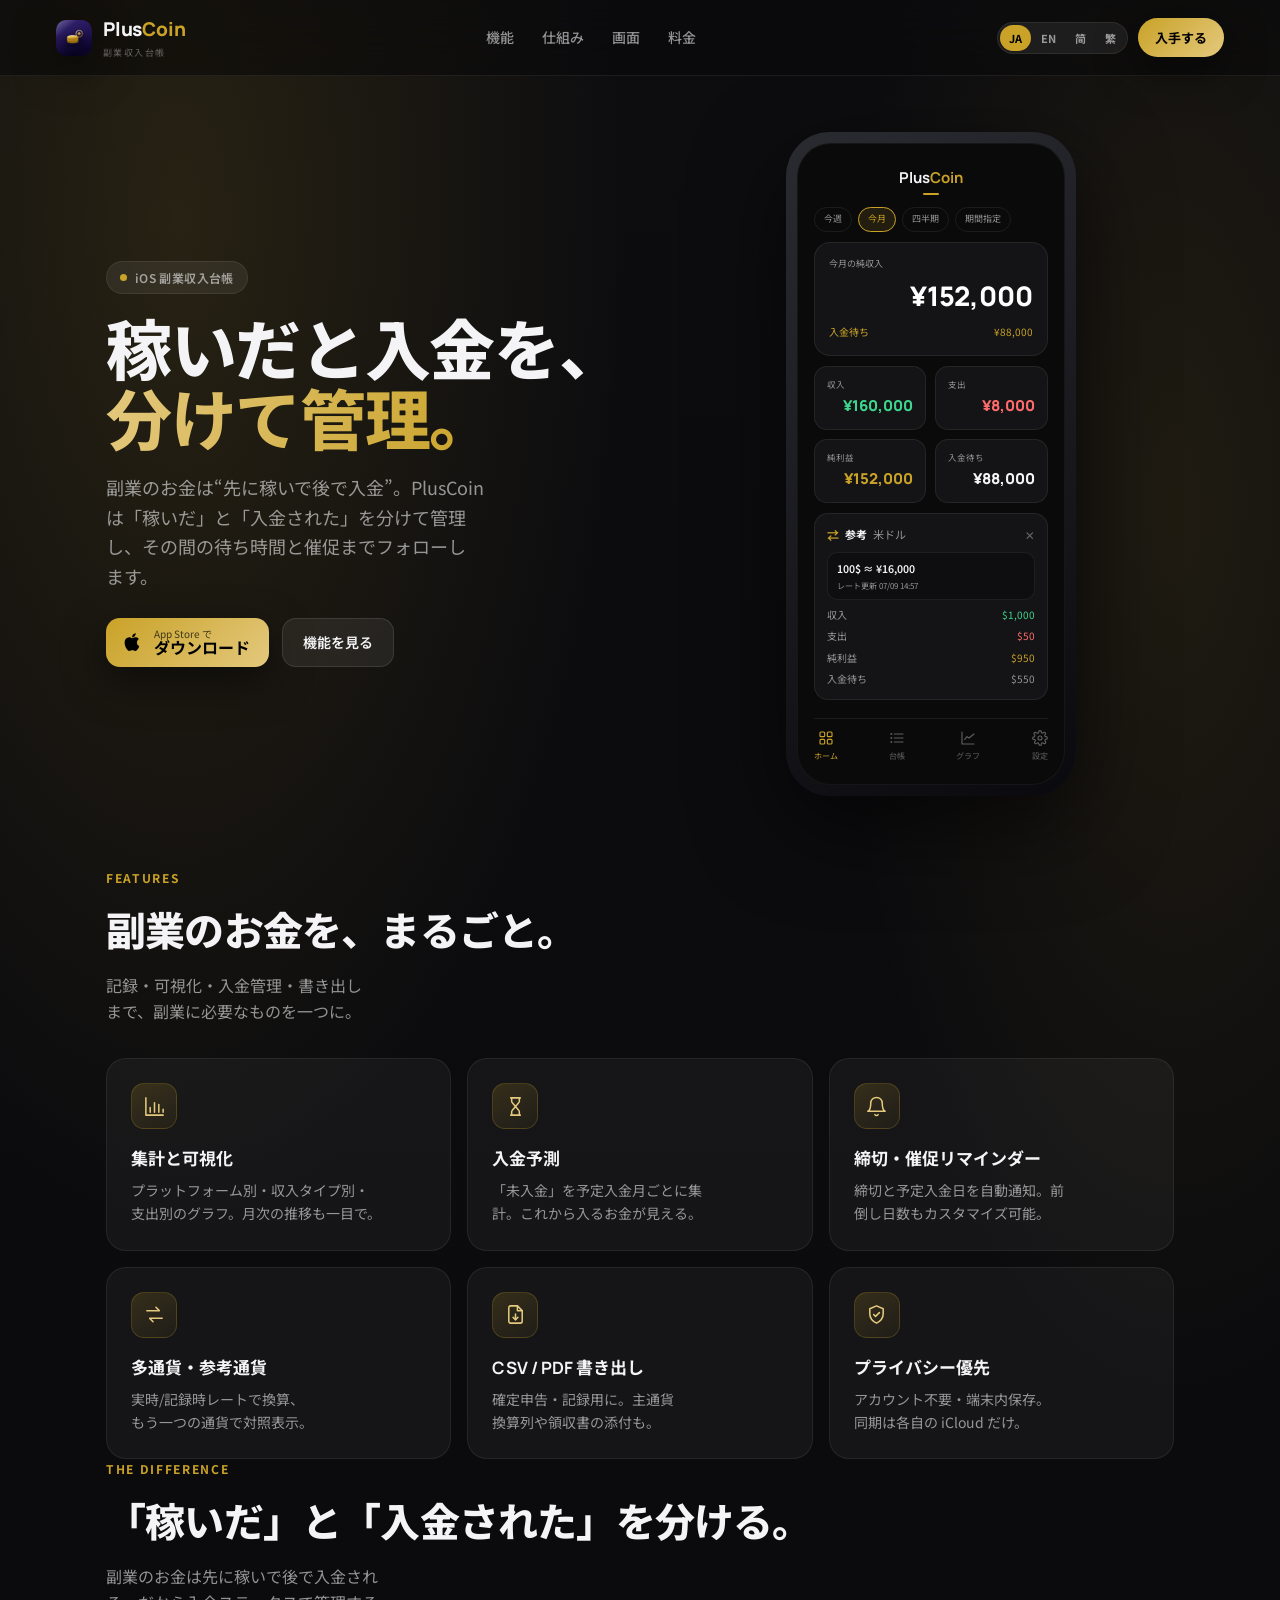
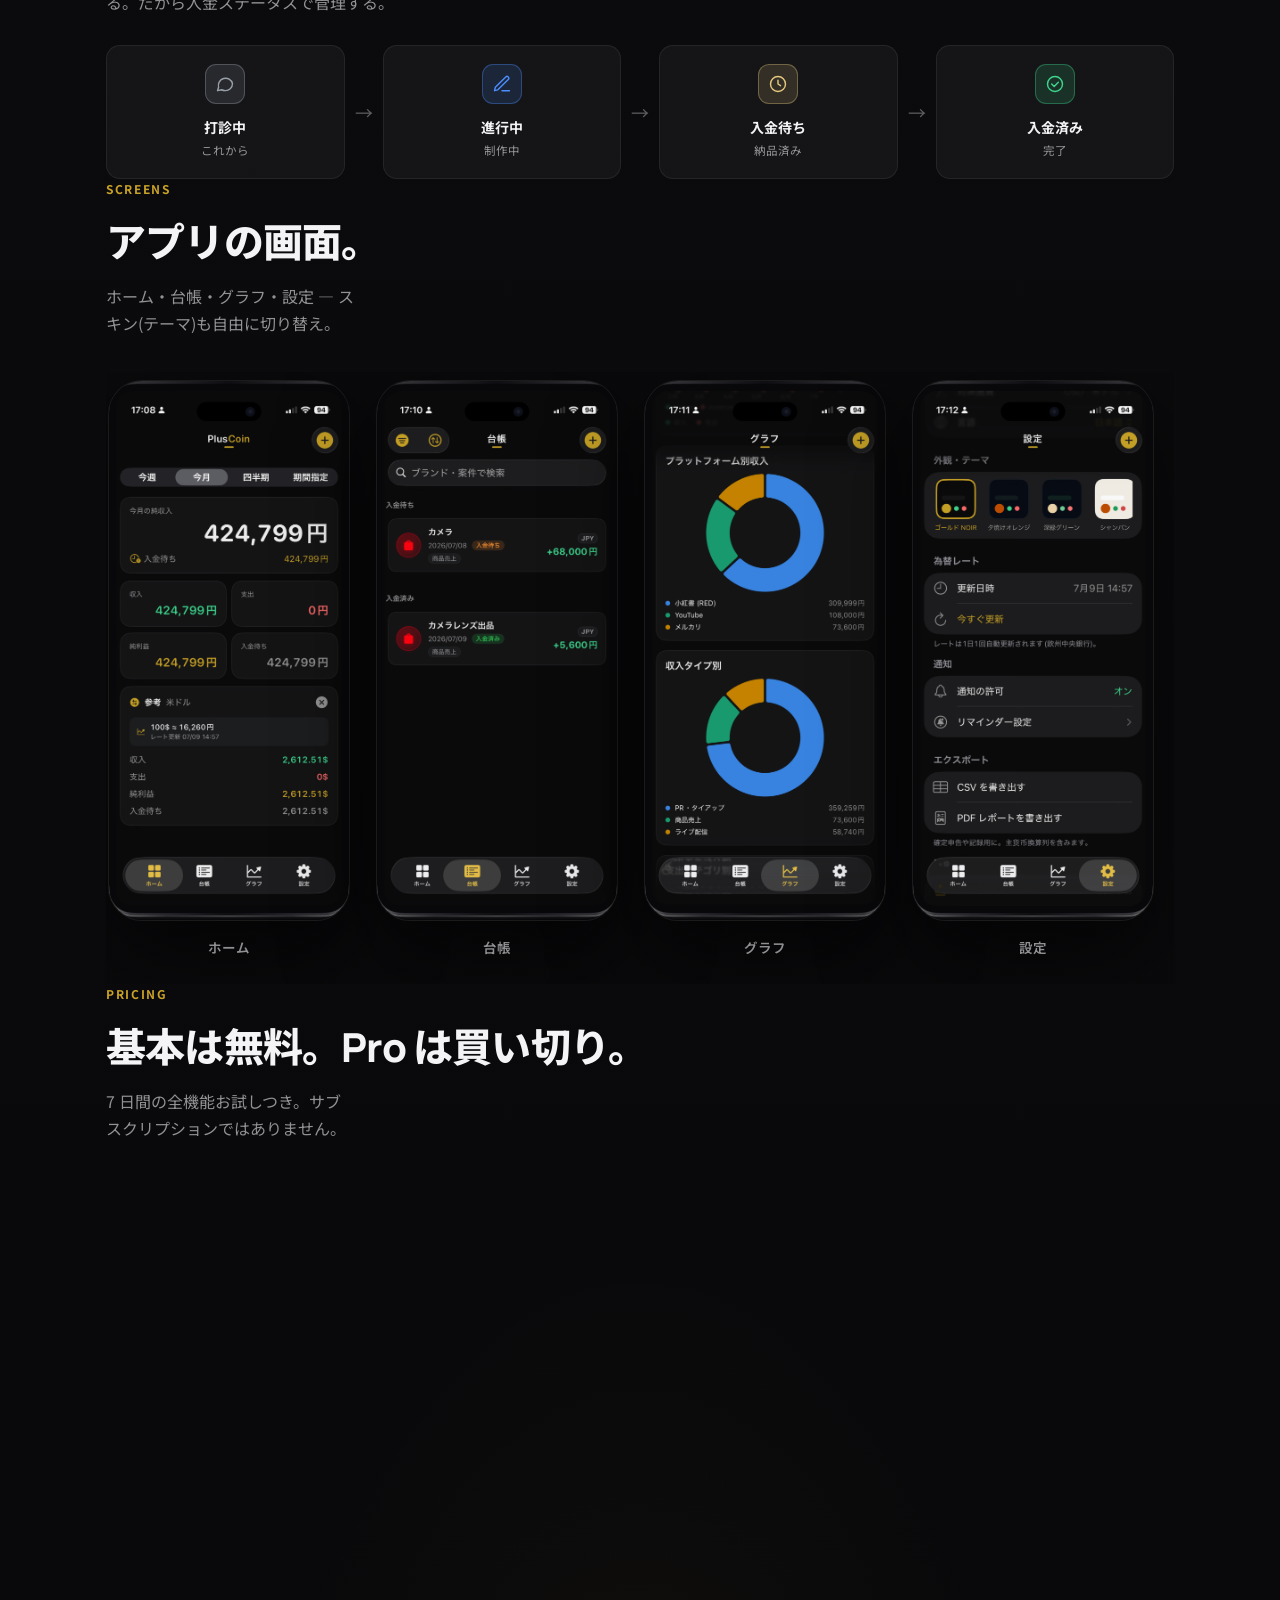
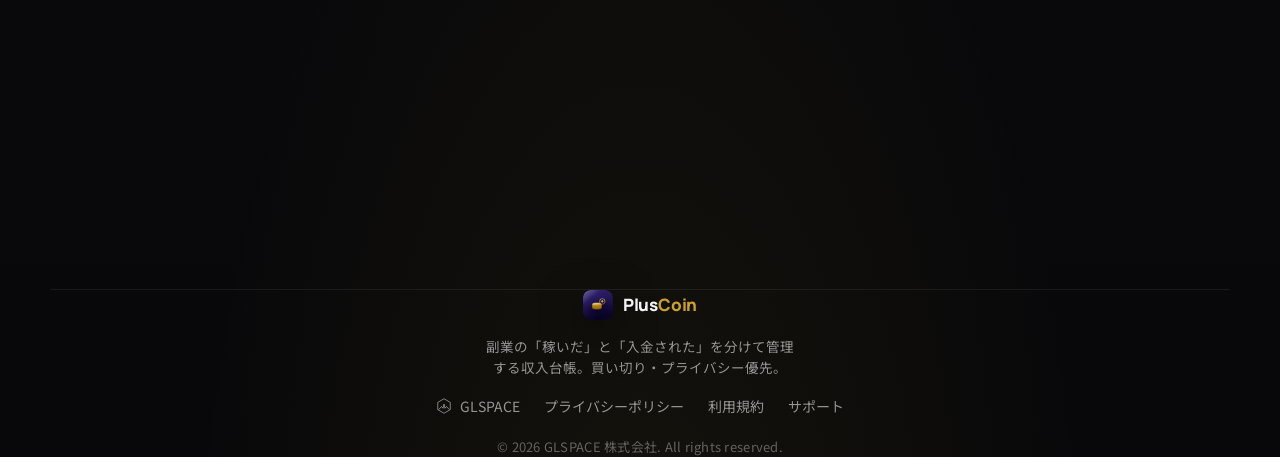
==== commit e572f631: "彻底移除标题 keep-all,修日文标题 Safari 溢出 - Safari 不在「」等括号处断行,keep-all 让长标题   (「稼いだ」と「入金された」を分ける。)无法折行而右溢出 - 改" ====
--- a/index.html
+++ b/index.html
@@ -124,9 +124,9 @@
   .lead{text-wrap:pretty}
   /* 短い説明文は balance で行長を均等化し、末尾に「钱。」のような1字孤立を防ぐ */
   .sub,.card p,.foot-tag{text-wrap:balance}
-  /* keep-all は短い見出しだけに限定。本文(.lead/.sub)に付けると
-     句読点のない長い連続(例:その間の待ち時間と催促まで…)が改行できず右側にはみ出す。 */
-  :lang(ja) h1,:lang(ja) h2,:lang(zh-CN) h1,:lang(zh-CN) h2,:lang(zh-TW) h1,:lang(zh-TW) h2{word-break:keep-all;line-break:strict}
+  /* keep-all は使わない:Safari は 」等で改行しないため、長い見出し
+     (例:「稼いだ」と「入金された」を分ける。)が折り返せず右にはみ出す。
+     text-wrap:balance に任せて均等 2 行に折り返す(はみ出しは原理上起きない)。 */
   .sub{color:var(--dim);max-width:52ch}
   .features{display:grid;grid-template-columns:repeat(3,1fr);gap:16px;margin-top:34px}
   .card{background:var(--surface);border:1px solid var(--hair);border-radius:20px;padding:24px;transition:transform .25s,border-color .25s}
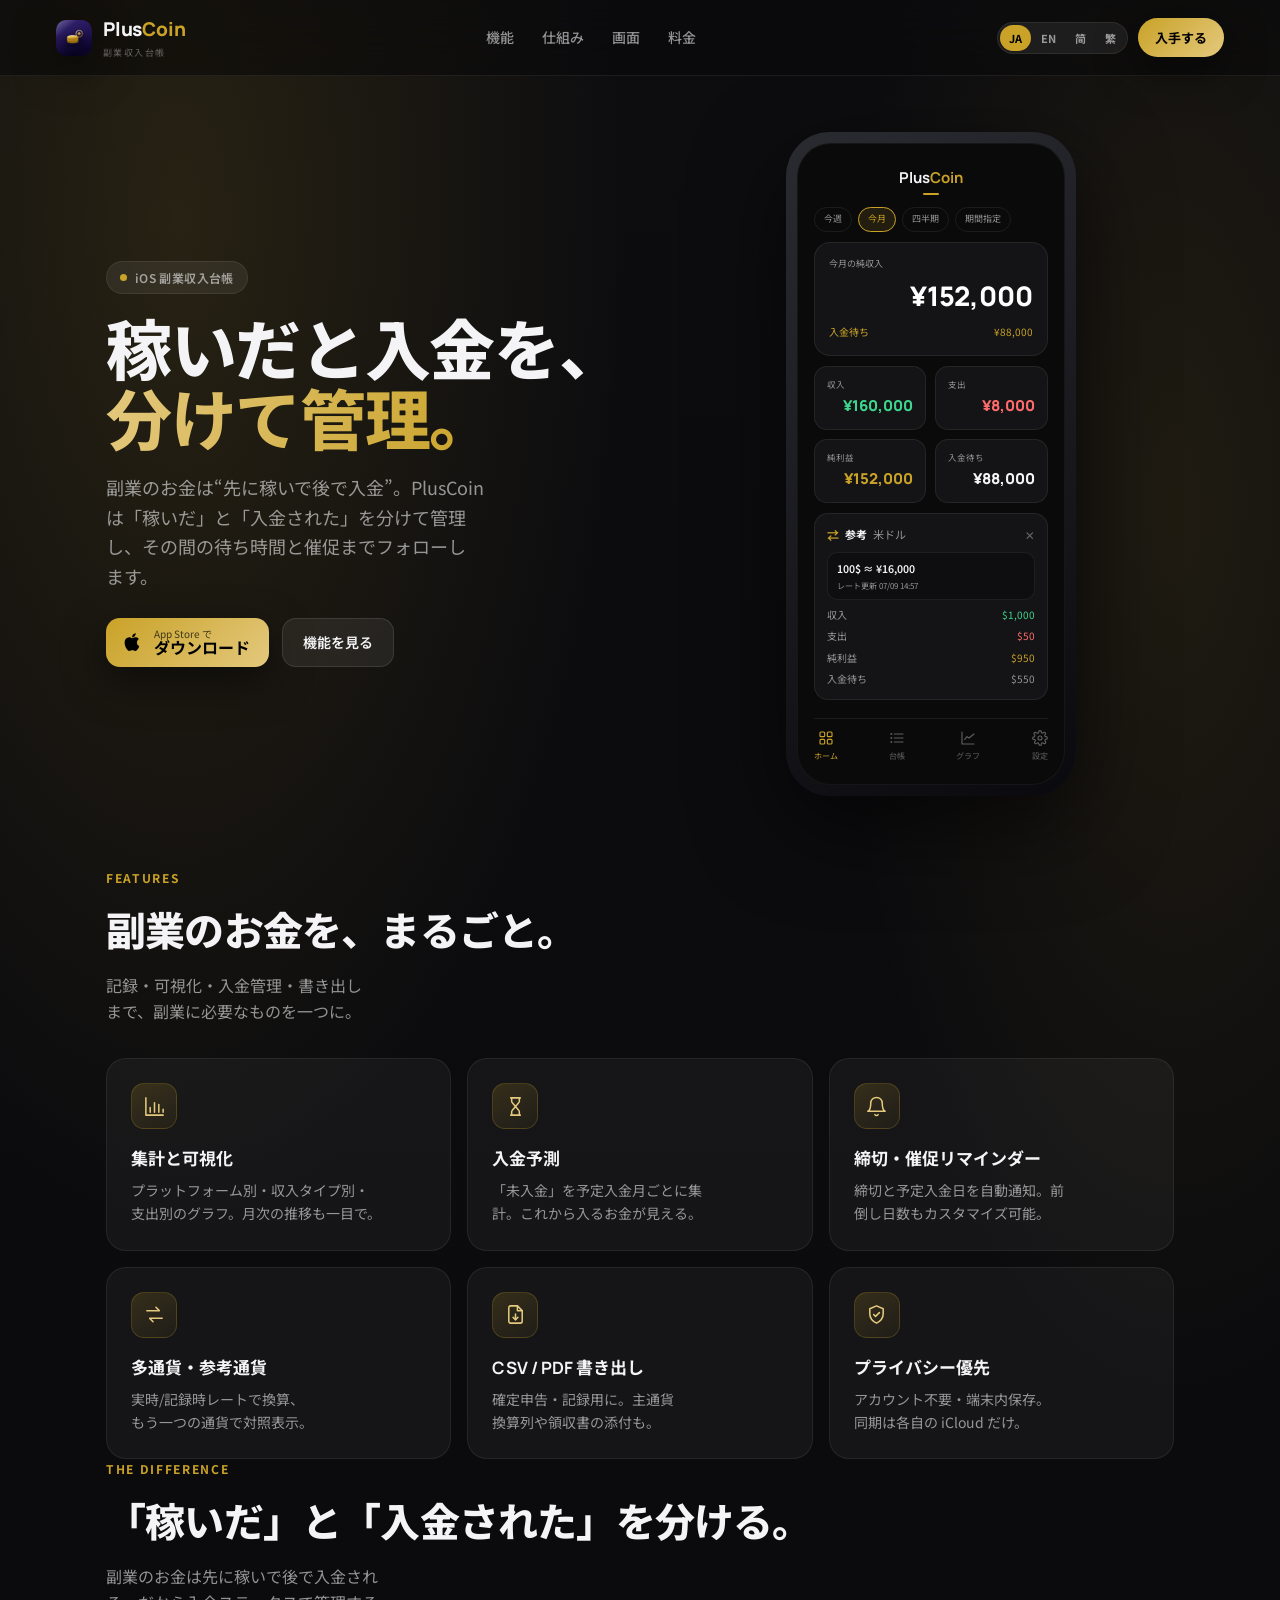
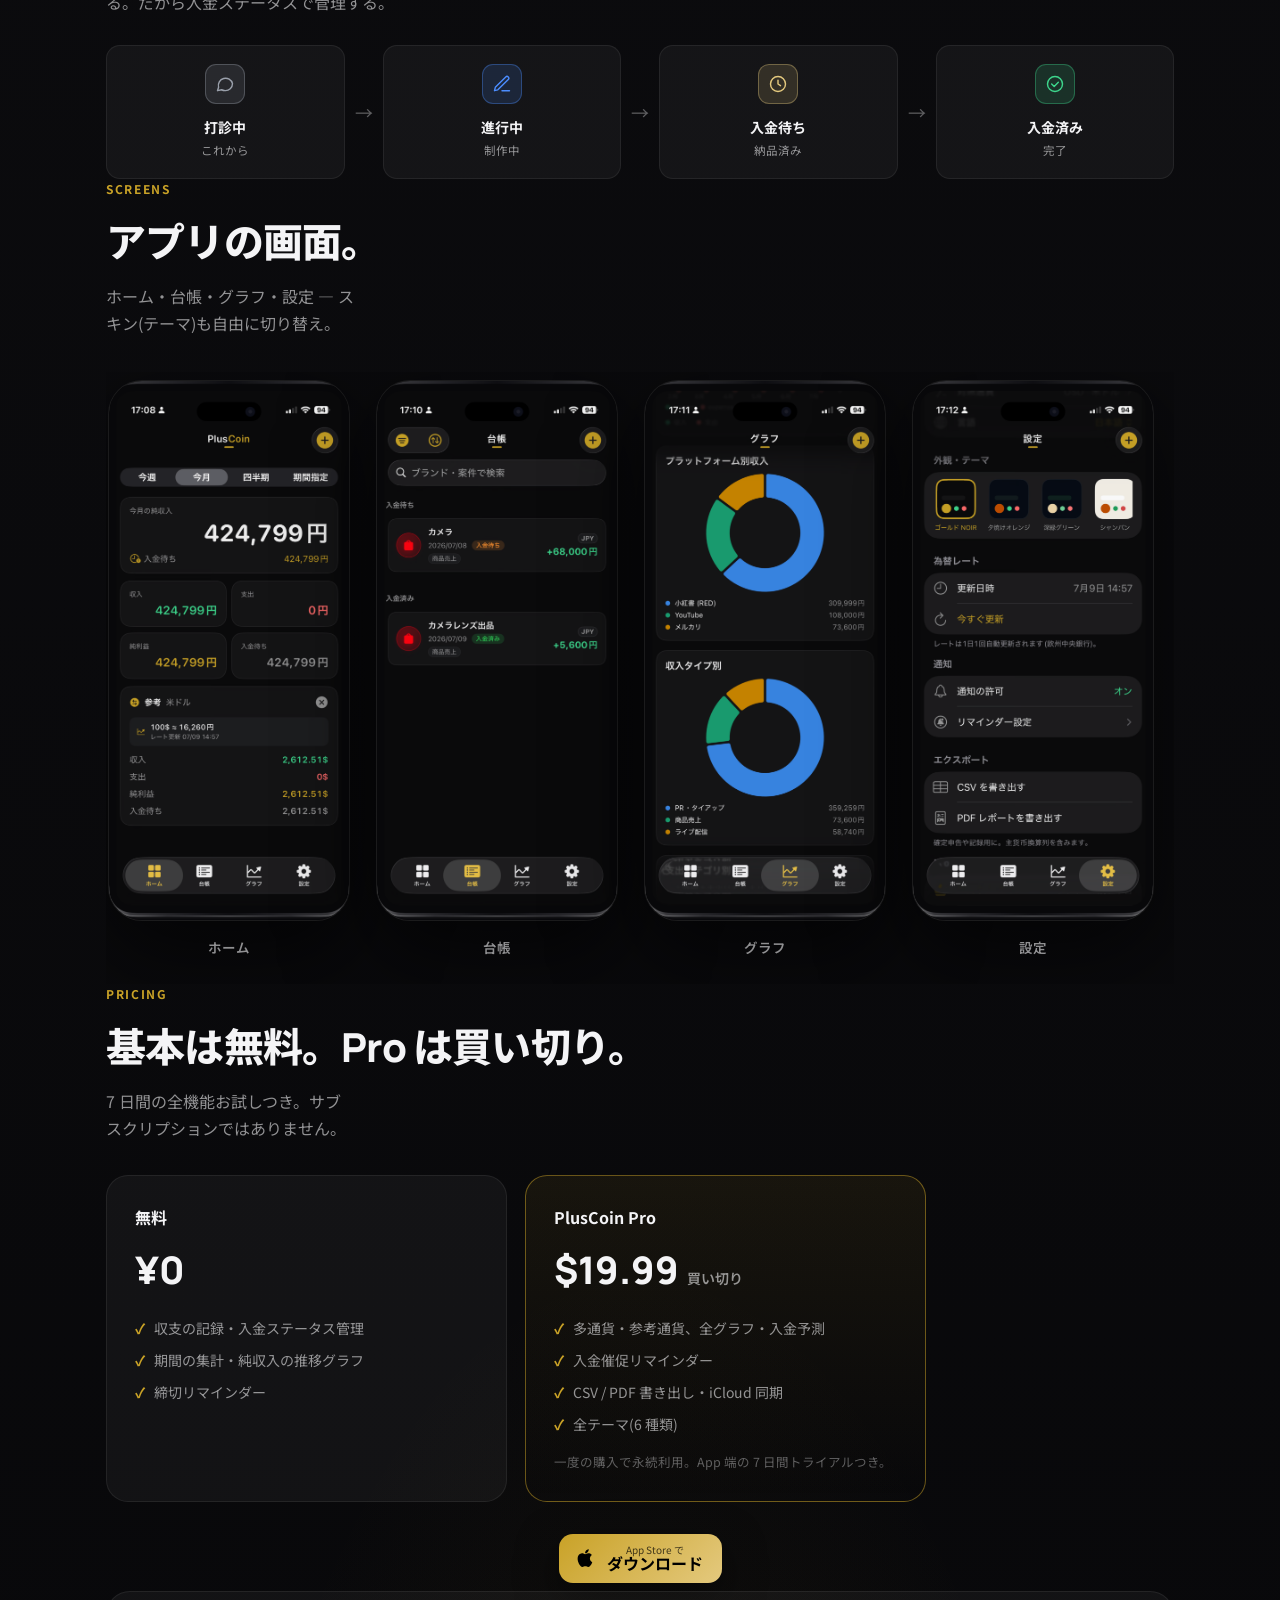
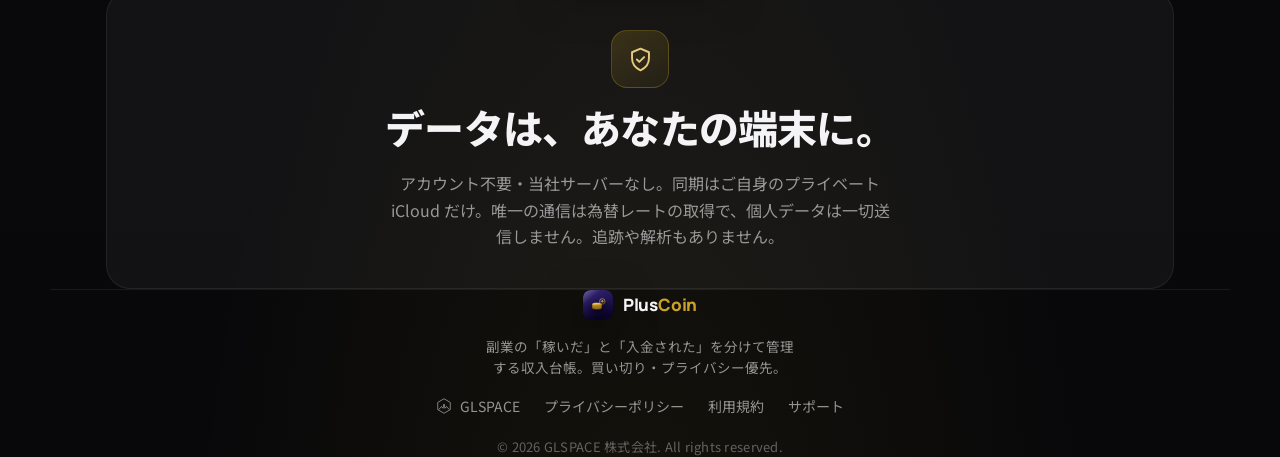
==== commit eeb0f107: "标题内「」词组整体不换行 - apply() 支持带标签文案(含 < 时用 innerHTML) - flow.title(日/简/繁)用 <span class=nw> 包住「」引用词组,   只在" ====
--- a/index.html
+++ b/index.html
@@ -124,6 +124,7 @@
   .lead{text-wrap:pretty}
   /* 短い説明文は balance で行長を均等化し、末尾に「钱。」のような1字孤立を防ぐ */
   .sub,.card p,.foot-tag{text-wrap:balance}
+  .nw{white-space:nowrap}
   /* keep-all は使わない:Safari は 」等で改行しないため、長い見出し
      (例:「稼いだ」と「入金された」を分ける。)が折り返せず右にはみ出す。
      text-wrap:balance に任せて均等 2 行に折り返す(はみ出しは原理上起きない)。 */
@@ -431,7 +432,7 @@
       "f4.t":"多通貨・参考通貨","f4.d":"実時/記録時レートで換算、もう一つの通貨で対照表示。",
       "f5.t":"CSV / PDF 書き出し","f5.d":"確定申告・記録用に。主通貨換算列や領収書の添付も。",
       "f6.t":"プライバシー優先","f6.d":"アカウント不要・端末内保存。同期は各自の iCloud だけ。",
-      "flow.kicker":"THE DIFFERENCE","flow.title":"「稼いだ」と「入金された」を分ける。","flow.sub":"副業のお金は先に稼いで後で入金される。だから入金ステータスで管理する。",
+      "flow.kicker":"THE DIFFERENCE","flow.title":"<span class='nw'>「稼いだ」</span>と<span class='nw'>「入金された」</span>を分ける。","flow.sub":"副業のお金は先に稼いで後で入金される。だから入金ステータスで管理する。",
       "s1.t":"打診中","s1.d":"これから","s2.t":"進行中","s2.d":"制作中","s3.t":"入金待ち","s3.d":"納品済み","s4.t":"入金済み","s4.d":"完了",
       "price.kicker":"PRICING","price.title":"基本は無料。Pro は買い切り。","price.sub":"7 日間の全機能お試しつき。サブスクリプションではありません。",
       "price.freeName":"無料","price.f1":"収支の記録・入金ステータス管理","price.f2":"期間の集計・純収入の推移グラフ","price.f3":"締切リマインダー",
@@ -477,7 +478,7 @@
       "f4.t":"多币种·参考货币","f4.d":"实时/记录时汇率换算,另一种货币对照显示。",
       "f5.t":"CSV / PDF 导出","f5.d":"用于报税与存档,含主货币换算列与凭证附件。",
       "f6.t":"隐私优先","f6.d":"无需账号、数据留在本机,同步只走你自己的 iCloud。",
-      "flow.kicker":"核心差异","flow.title":"把「赚到了」和「到账了」分开。","flow.sub":"副业的钱先赚后到账,所以用到账状态来管理。",
+      "flow.kicker":"核心差异","flow.title":"把<span class='nw'>「赚到了」</span>和<span class='nw'>「到账了」</span>分开。","flow.sub":"副业的钱先赚后到账,所以用到账状态来管理。",
       "s1.t":"待接洽","s1.d":"未开始","s2.t":"进行中","s2.d":"制作中","s3.t":"待结算","s3.d":"已交付","s4.t":"已到账","s4.d":"完成",
       "price.kicker":"价格","price.title":"基础免费,Pro 买断。","price.sub":"含 7 天全功能试用,不是订阅。",
       "price.freeName":"免费","price.f1":"记录收支·到账状态管理","price.f2":"期间合计·净收入趋势图","price.f3":"截稿提醒",
@@ -500,7 +501,7 @@
       "f4.t":"多幣種·參考貨幣","f4.d":"即時/記錄時匯率換算,另一種貨幣對照顯示。",
       "f5.t":"CSV / PDF 匯出","f5.d":"用於報稅與存檔,含主貨幣換算欄與憑證附件。",
       "f6.t":"隱私優先","f6.d":"不需帳號、資料留在本機,同步只走你自己的 iCloud。",
-      "flow.kicker":"核心差異","flow.title":"把「賺到了」和「到帳了」分開。","flow.sub":"副業的錢先賺後到帳,所以用到帳狀態來管理。",
+      "flow.kicker":"核心差異","flow.title":"把<span class='nw'>「賺到了」</span>和<span class='nw'>「到帳了」</span>分開。","flow.sub":"副業的錢先賺後到帳,所以用到帳狀態來管理。",
       "s1.t":"待接洽","s1.d":"未開始","s2.t":"進行中","s2.d":"製作中","s3.t":"待結算","s3.d":"已交付","s4.t":"已到帳","s4.d":"完成",
       "price.kicker":"價格","price.title":"基礎免費,Pro 買斷。","price.sub":"含 7 天全功能試用,不是訂閱。",
       "price.freeName":"免費","price.f1":"記錄收支·到帳狀態管理","price.f2":"期間合計·淨收入趨勢圖","price.f3":"截稿提醒",
@@ -517,7 +518,7 @@
   function apply(l){
     var d=I18N[l]||I18N.ja;
     document.documentElement.setAttribute('lang', l==='zh-Hans'?'zh-CN':l==='zh-Hant'?'zh-TW':l);
-    document.querySelectorAll('[data-i18n]').forEach(function(e){ var v=d[e.getAttribute('data-i18n')]; if(v!=null)e.textContent=v; });
+    document.querySelectorAll('[data-i18n]').forEach(function(e){ var v=d[e.getAttribute('data-i18n')]; if(v!=null){ if(v.indexOf('<')>-1)e.innerHTML=v; else e.textContent=v; } });
     document.querySelectorAll('.langtoggle button').forEach(function(b){ b.classList.toggle('on', b.getAttribute('data-set')===l); });
     var dir=(l==='ja')?'./shots/ja/':'./shots/';   // 日本語だけ日本語UIの画面に差し替え
     document.querySelectorAll('.shot img[data-shot]').forEach(function(im){ im.src=dir+im.getAttribute('data-shot')+'.png'; });
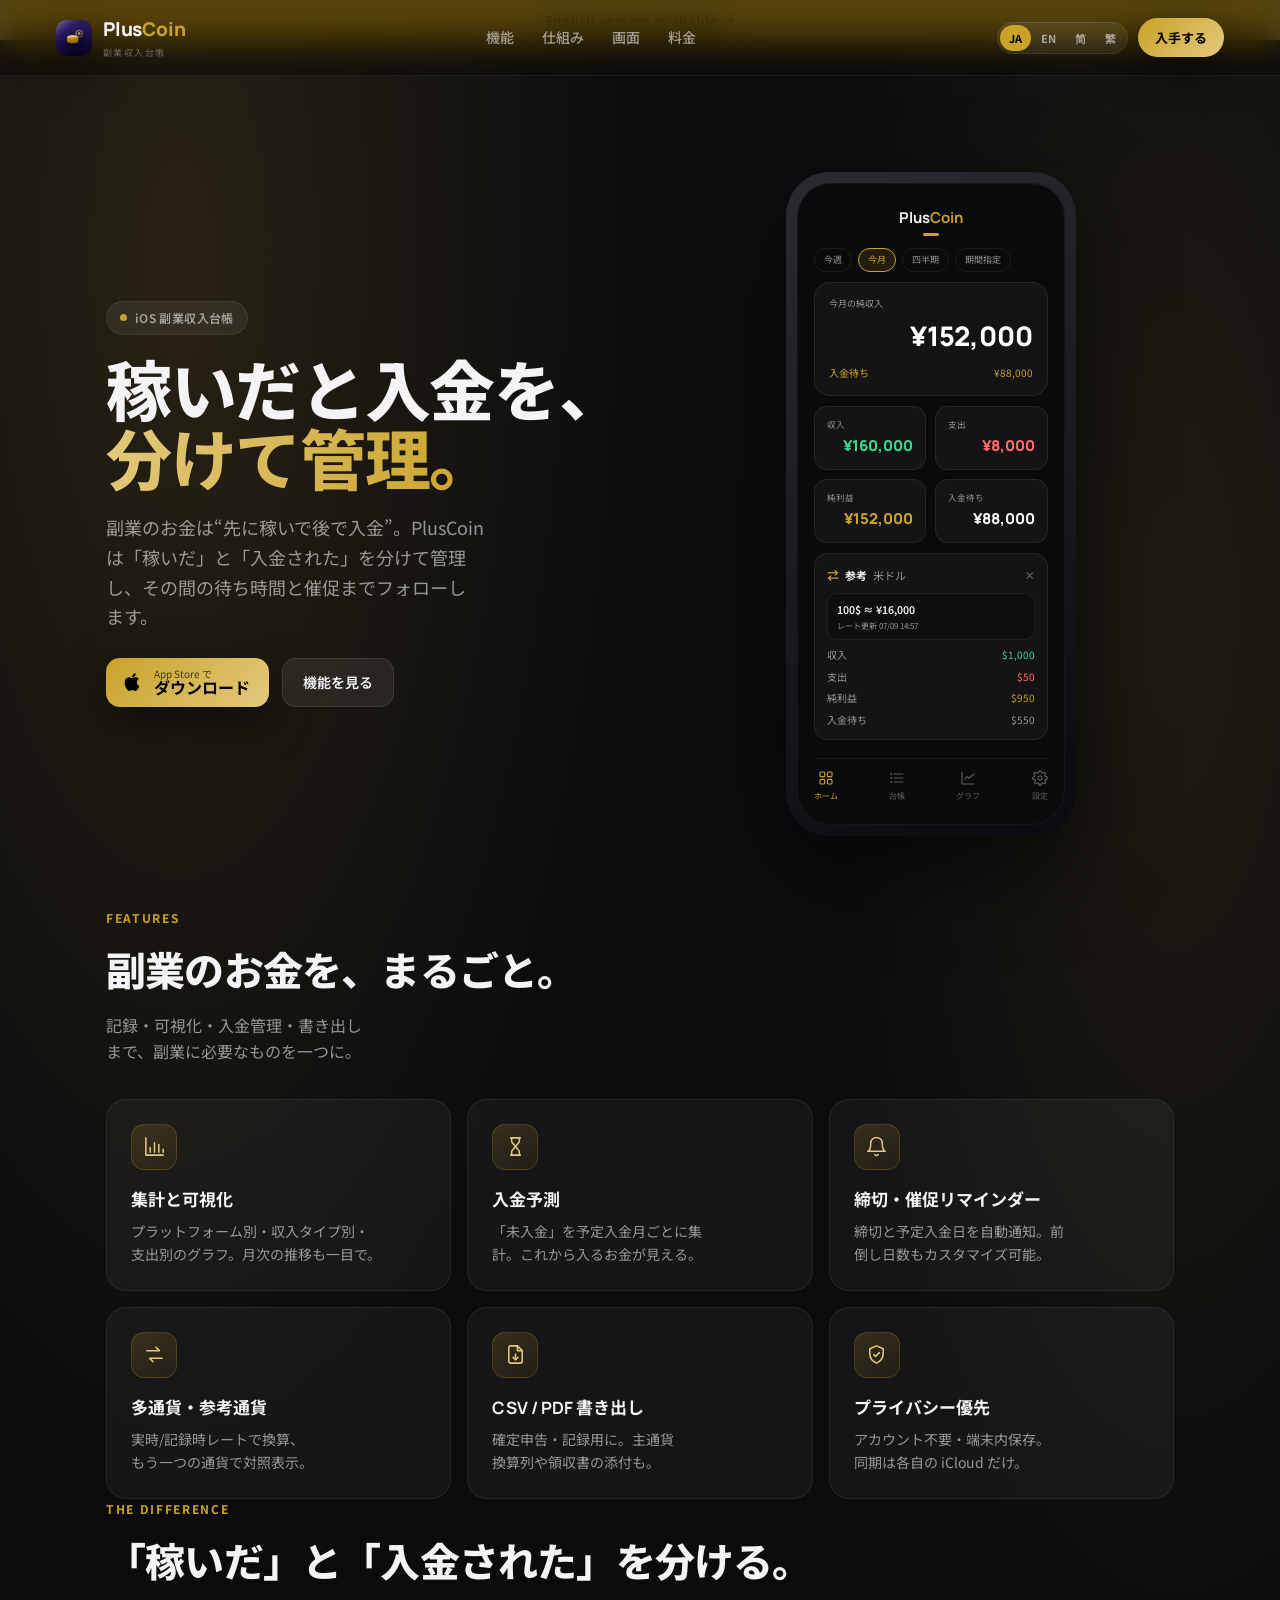
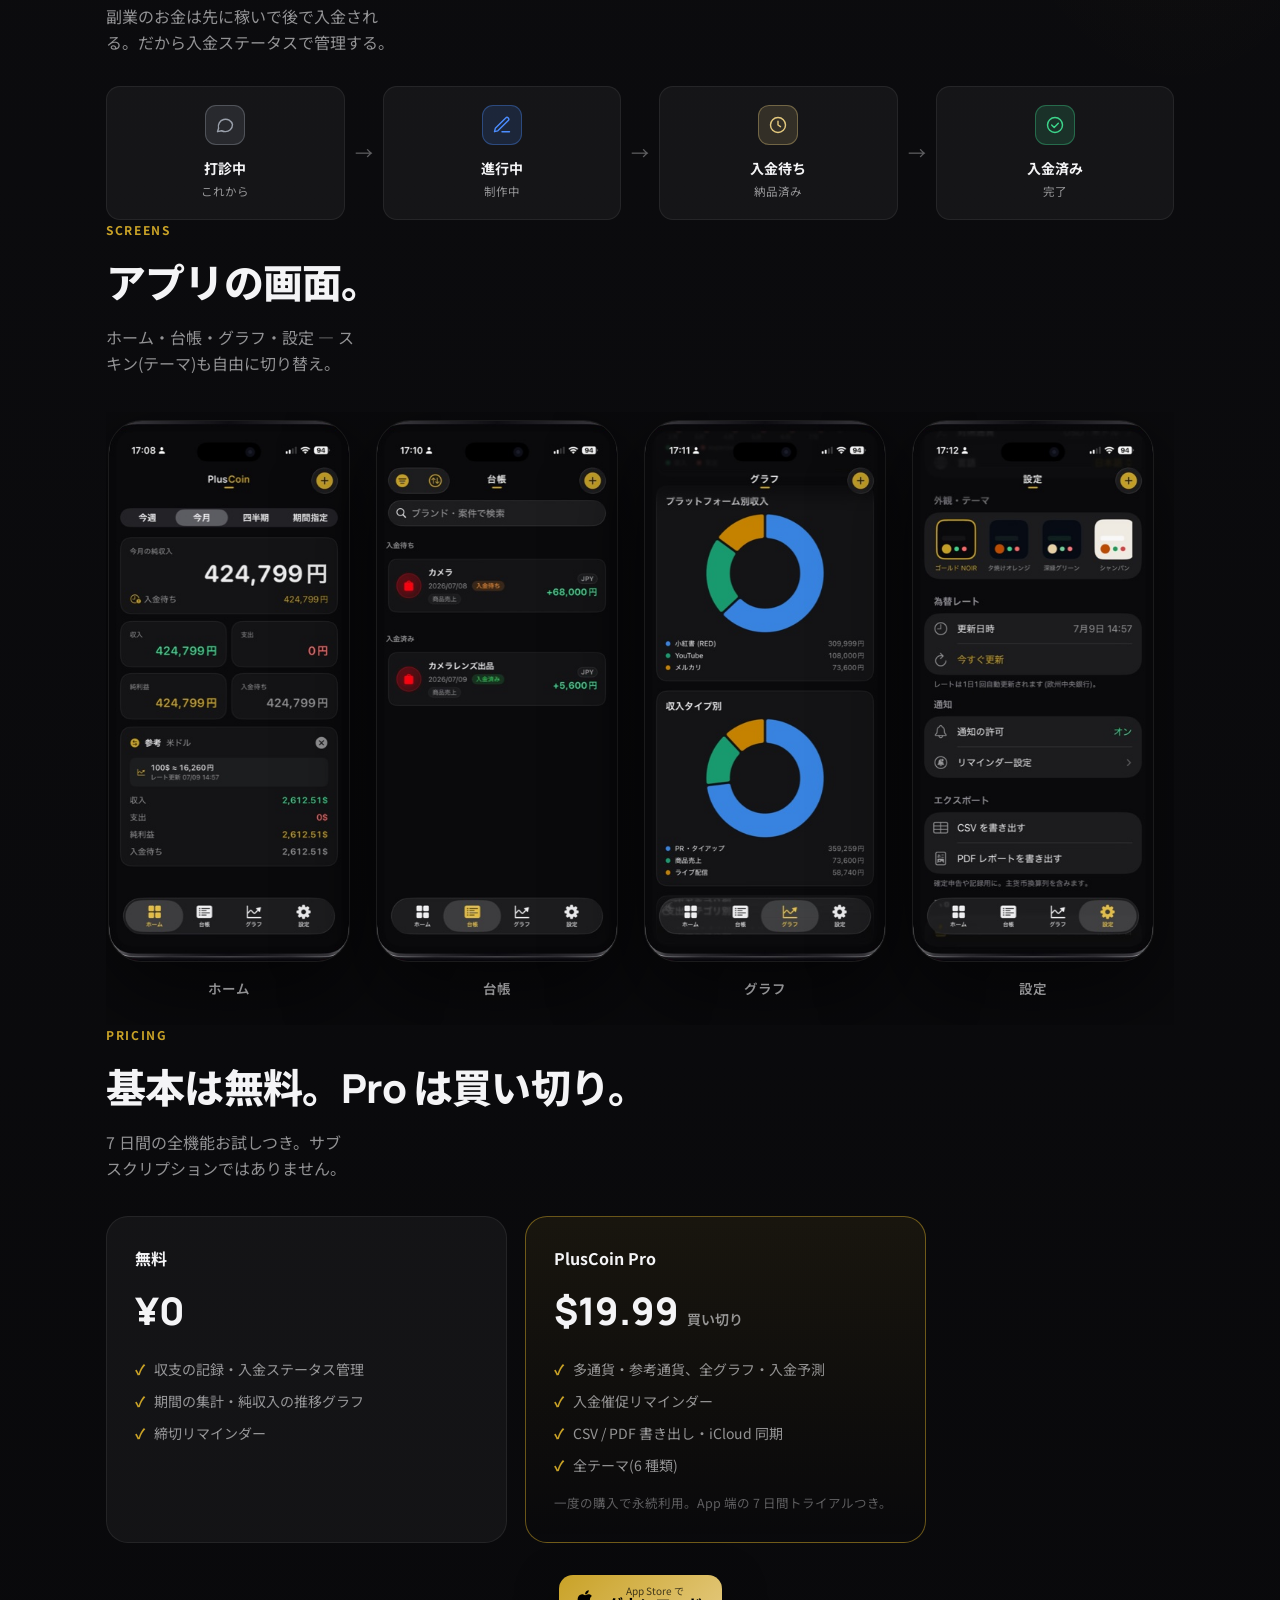
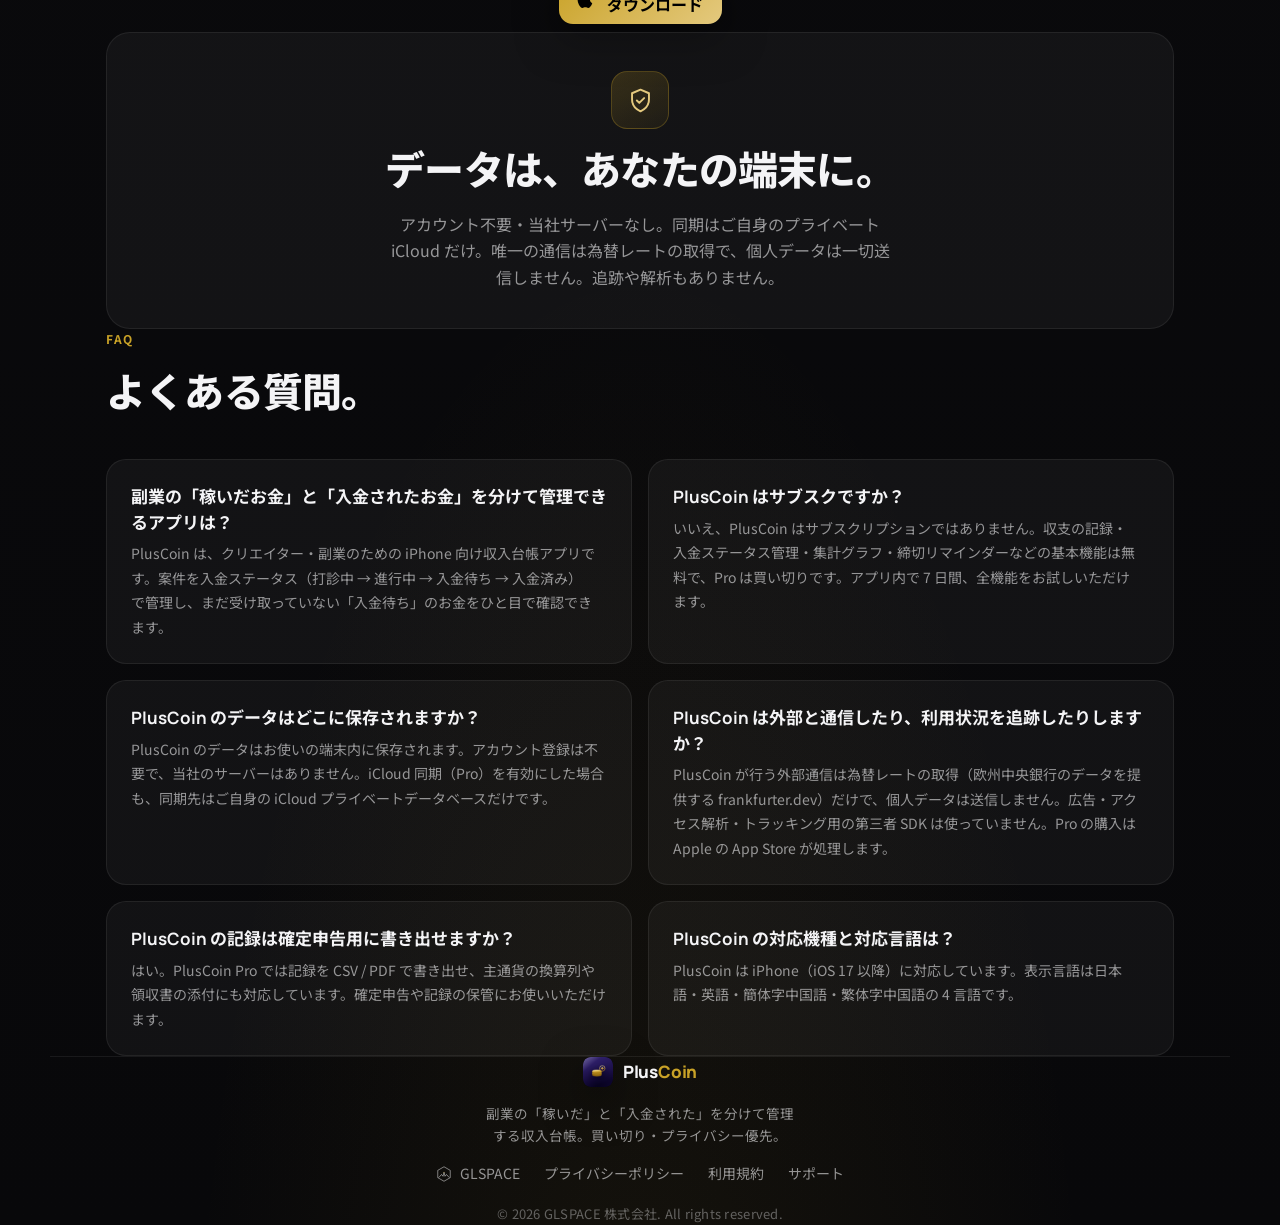
==== commit fc7841ff: "Add visible FAQ with FAQPage JSON-LD and strengthen app structured data - New FAQ section (ja/en/zh-" ====
--- a/index.html
+++ b/index.html
@@ -1,20 +1,41 @@
 <!DOCTYPE html>
-<html lang="ja">
+<!-- 由 build.py 自动生成，请勿直接编辑。
+     改文案 → src/i18n.js，改结构 → src/index.html，然后跑 python3 build.py -->
+
+<html lang="ja" data-lang="ja">
 <head>
 <meta charset="utf-8">
 <meta name="viewport" content="width=device-width, initial-scale=1">
 <title>PlusCoin — 副業収入台帳 / 入金管理</title>
 <meta name="description" content="クリエイターの副業収入台帳。「稼いだ」と「入金された」を分けて管理。入金予測・締切/催促リマインダー・多通貨・CSV/PDF 書き出し。すべて端末内、プライバシー優先。">
 <meta name="theme-color" content="#0A0A0B">
-<link rel="icon" type="image/png" href="./icon-180.png">
-<link rel="apple-touch-icon" href="./icon-180.png">
+<link rel="icon" type="image/png" href="/icon-180.png">
+<link rel="apple-touch-icon" href="/icon-180.png">
 <meta property="og:type" content="website">
-<meta property="og:title" content="PlusCoin — 副業収入台帳">
+<meta property="og:title" content="PlusCoin — 副業収入台帳 / 入金管理">
 <meta property="og:description" content="「稼いだ」と「入金された」を分けて管理。副業のキャッシュフローを、しっかり。">
 <meta property="og:image" content="https://pluscoin.glspace.co.jp/icon-512.png">
+<meta property="og:image:alt" content="PlusCoin">
+<meta property="og:url" content="https://pluscoin.glspace.co.jp/">
+<meta property="og:site_name" content="PlusCoin">
+<meta property="og:locale" content="ja_JP">
+<meta property="og:locale:alternate" content="en_US" />
+<meta property="og:locale:alternate" content="zh_CN" />
+<meta property="og:locale:alternate" content="zh_TW" />
+<meta name="twitter:card" content="summary">
+<meta name="twitter:title" content="PlusCoin — 副業収入台帳 / 入金管理">
+<meta name="twitter:description" content="「稼いだ」と「入金された」を分けて管理。副業のキャッシュフローを、しっかり。">
+<meta name="twitter:image" content="https://pluscoin.glspace.co.jp/icon-512.png">
+<link rel="canonical" href="https://pluscoin.glspace.co.jp/" />
+<link rel="alternate" hreflang="ja" href="https://pluscoin.glspace.co.jp/" />
+<link rel="alternate" hreflang="en" href="https://pluscoin.glspace.co.jp/en/" />
+<link rel="alternate" hreflang="zh-Hans" href="https://pluscoin.glspace.co.jp/zh/" />
+<link rel="alternate" hreflang="zh-Hant" href="https://pluscoin.glspace.co.jp/zh-hant/" />
+<link rel="alternate" hreflang="x-default" href="https://pluscoin.glspace.co.jp/" />
+<script type="application/ld+json">{"@context":"https://schema.org","@graph":[{"@type":"Organization","@id":"https://pluscoin.glspace.co.jp/#org","name":"GLSPACE Co., Ltd.","url":"https://glspace.co.jp/","sameAs":["https://apps.glspace.co.jp/"],"email":"support@glspace.co.jp"},{"@type":"WebSite","@id":"https://pluscoin.glspace.co.jp/#website","url":"https://pluscoin.glspace.co.jp/","name":"PlusCoin","inLanguage":"ja","publisher":{"@id":"https://pluscoin.glspace.co.jp/#org"}},{"@type":"SoftwareApplication","@id":"https://pluscoin.glspace.co.jp/#app","name":"PlusCoin","sameAs":["https://apps.apple.com/app/id6788990507"],"applicationCategory":"FinanceApplication","operatingSystem":"iOS","description":"クリエイターの副業収入台帳。「稼いだ」と「入金された」を分けて管理。入金予測・締切/催促リマインダー・多通貨・CSV/PDF 書き出し。すべて端末内、プライバシー優先。","url":"https://pluscoin.glspace.co.jp/","installUrl":"https://apps.apple.com/app/id6788990507","image":"https://pluscoin.glspace.co.jp/icon-512.png","inLanguage":["ja","en","zh-Hans","zh-Hant"],"publisher":{"@id":"https://pluscoin.glspace.co.jp/#org"}},{"@type":"FAQPage","@id":"https://pluscoin.glspace.co.jp/#faq","inLanguage":"ja","mainEntity":[{"@type":"Question","name":"副業の「稼いだお金」と「入金されたお金」を分けて管理できるアプリは？","acceptedAnswer":{"@type":"Answer","text":"PlusCoin は、クリエイター・副業のための iPhone 向け収入台帳アプリです。案件を入金ステータス（打診中 → 進行中 → 入金待ち → 入金済み）で管理し、まだ受け取っていない「入金待ち」のお金をひと目で確認できます。"}},{"@type":"Question","name":"PlusCoin はサブスクですか？","acceptedAnswer":{"@type":"Answer","text":"いいえ、PlusCoin はサブスクリプションではありません。収支の記録・入金ステータス管理・集計グラフ・締切リマインダーなどの基本機能は無料で、Pro は買い切りです。アプリ内で 7 日間、全機能をお試しいただけます。"}},{"@type":"Question","name":"PlusCoin のデータはどこに保存されますか？","acceptedAnswer":{"@type":"Answer","text":"PlusCoin のデータはお使いの端末内に保存されます。アカウント登録は不要で、当社のサーバーはありません。iCloud 同期（Pro）を有効にした場合も、同期先はご自身の iCloud プライベートデータベースだけです。"}},{"@type":"Question","name":"PlusCoin は外部と通信したり、利用状況を追跡したりしますか？","acceptedAnswer":{"@type":"Answer","text":"PlusCoin が行う外部通信は為替レートの取得（欧州中央銀行のデータを提供する frankfurter.dev）だけで、個人データは送信しません。広告・アクセス解析・トラッキング用の第三者 SDK は使っていません。Pro の購入は Apple の App Store が処理します。"}},{"@type":"Question","name":"PlusCoin の記録は確定申告用に書き出せますか？","acceptedAnswer":{"@type":"Answer","text":"はい。PlusCoin Pro では記録を CSV / PDF で書き出せ、主通貨の換算列や領収書の添付にも対応しています。確定申告や記録の保管にお使いいただけます。"}},{"@type":"Question","name":"PlusCoin の対応機種と対応言語は？","acceptedAnswer":{"@type":"Answer","text":"PlusCoin は iPhone（iOS 17 以降）に対応しています。表示言語は日本語・英語・簡体字中国語・繁体字中国語の 4 言語です。"}}]}]}</script>
 <link rel="preconnect" href="https://fonts.googleapis.com">
 <link rel="preconnect" href="https://fonts.gstatic.com" crossorigin>
-<link href="https://fonts.googleapis.com/css2?family=Manrope:wght@400;500;600;700;800&family=Noto+Sans+JP:wght@400;500;700&family=Noto+Sans+SC:wght@400;500;700&family=Noto+Sans+TC:wght@400;500;700&display=swap" rel="stylesheet">
+<link href="https://fonts.googleapis.com/css2?family=Manrope:wght@400;500;600;700;800&family=Noto+Sans+JP:wght@400;500;700&display=swap" rel="stylesheet">
 <style>
   *{box-sizing:border-box;margin:0;padding:0;-webkit-font-smoothing:antialiased}
   :root{
@@ -25,9 +46,13 @@
     --gold:#C9A227; --gold2:#E4C97E; --ink:#0c0c0d;
     --income:#3DD68C; --expense:#FF6B6B;
     --shadow:0 30px 90px rgba(0,0,0,.6); --shadow-sm:0 14px 40px rgba(0,0,0,.5);
-    --fbody:'Noto Sans JP','Noto Sans SC','Noto Sans TC','Manrope',system-ui,sans-serif;
+    --fbody:'Noto Sans JP','Hiragino Sans','Manrope',system-ui,sans-serif;
     --fdisp:'Manrope','Noto Sans JP',sans-serif;
   }
+  /* 汉字字形三地不同，中文不能回退到上面的日文字体。靠 html[lang] 分流。 */
+  html[lang="en"]{--fbody:'Manrope',system-ui,-apple-system,'Segoe UI',sans-serif}
+  html[lang="zh-Hans"]{--fbody:'PingFang SC','Noto Sans SC','Manrope','Microsoft YaHei',system-ui,sans-serif}
+  html[lang="zh-Hant"]{--fbody:'PingFang TC','Noto Sans TC','Manrope','Microsoft JhengHei',system-ui,sans-serif}
   html{scroll-behavior:smooth;scroll-padding-top:82px}
   body{
     background:
@@ -53,10 +78,14 @@
   .navlinks{display:flex;gap:28px;font-size:14px;font-weight:500;color:var(--dim)}
   .navlinks a:hover{color:var(--text)}
   .navright{display:flex;align-items:center;gap:10px}
+  /* 非日语访客在根页面看到的语言提示条 */
+  .langbar{display:block;background:var(--gold);color:#000;font-size:13.5px;font-weight:700;
+    text-align:center;padding:9px 16px;letter-spacing:.02em;text-decoration:none}
+  .langbar:hover{filter:brightness(1.08)}
   .langtoggle{display:flex;gap:1px;padding:2px;background:var(--surface2);border:1px solid var(--hair);border-radius:999px}
-  .langtoggle button{border:0;cursor:pointer;background:transparent;color:var(--dim);font:inherit;font-size:11px;font-weight:700;
+  .langtoggle a{text-decoration:none;display:inline-block;text-align:center;border:0;cursor:pointer;background:transparent;color:var(--dim);font:inherit;font-size:11px;font-weight:700;
     padding:4px 9px;border-radius:999px;transition:.2s}
-  .langtoggle button.on{background:var(--gold);color:#000}
+  .langtoggle a.on{background:var(--gold);color:#000}
   .cta{white-space:nowrap;font-size:13px;font-weight:700;color:#000;background:linear-gradient(135deg,var(--gold),var(--gold2));
     padding:9px 17px;border-radius:999px;box-shadow:var(--shadow-sm);transition:transform .2s}
   .cta:hover{transform:translateY(-1px)}
@@ -172,6 +201,12 @@
   .plan li::before{content:"✓";color:var(--gold);font-weight:800}
   .pnote{font-size:12.5px;color:var(--faint);margin-top:16px}
 
+  /* FAQ（FAQPage JSON-LD と同じ辞書キーから生成） */
+  .faq{display:grid;grid-template-columns:repeat(2,minmax(0,1fr));gap:16px;margin-top:34px}
+  .faq .card h3{line-height:1.5}
+  .faq .card h3,.faq .card p{overflow-wrap:anywhere}
+  .faq .card p{line-height:1.75;text-wrap:pretty}
+  @media(max-width:760px){.faq{grid-template-columns:minmax(0,1fr)}}
   /* PRIVACY strip */
   .privacy{background:var(--surface);border:1px solid var(--hair);border-radius:24px;padding:38px clamp(24px,4vw,48px);text-align:center;margin-top:8px}
   .privacy .ic{width:58px;height:58px;margin:0 auto;border-radius:16px;display:flex;align-items:center;justify-content:center;
@@ -214,7 +249,7 @@
     .foot{flex-direction:column;text-align:center}
     .cta{display:none}
     .cta-mini{display:inline-flex}
-    .langtoggle button{padding:4px 7px}
+    .langtoggle a{padding:4px 7px}
   }
   @media(prefers-reduced-motion:reduce){*{animation:none!important}[data-reveal]{opacity:1!important;transform:none!important}}
 </style>
@@ -224,7 +259,7 @@
 <!-- NAV -->
 <nav>
   <a class="logo" href="#top">
-    <img class="appicon" src="./icon-180.png" alt="PlusCoin" width="36" height="36">
+    <img class="appicon" src="/icon-180.png" alt="PlusCoin" width="36" height="36">
     <span><b>Plus<i>Coin</i></b><small data-i18n="brand.sub">副業収入台帳</small></span>
   </a>
   <div class="navlinks">
@@ -235,10 +270,10 @@
   </div>
   <div class="navright">
     <div class="langtoggle">
-      <button data-set="ja">JA</button>
-      <button data-set="en">EN</button>
-      <button data-set="zh-Hans">简</button>
-      <button data-set="zh-Hant">繁</button>
+      <a class="on" data-lang="ja" href="/" hreflang="ja">JA</a>
+      <a class="" data-lang="en" href="/en/" hreflang="en">EN</a>
+      <a class="" data-lang="zh-Hans" href="/zh/" hreflang="zh-Hans">简</a>
+      <a class="" data-lang="zh-Hant" href="/zh-hant/" hreflang="zh-Hant">繁</a>
     </div>
     <a class="cta" href="https://apps.apple.com/app/id6788990507" target="_blank" rel="noopener" data-i18n="nav.cta">入手する</a>
     <a class="cta-mini" href="https://apps.apple.com/app/id6788990507" target="_blank" rel="noopener" aria-label="App Store">
@@ -255,7 +290,7 @@
       <span data-i18n="hero.t1">稼いだと入金を、</span><br>
       <span class="g" data-i18n="hero.t2">分けて管理。</span>
     </h1>
-    <p class="lead" data-reveal data-i18n="hero.sub">副業のお金は"先に稼いで後で入金"。PlusCoin は「稼いだ」と「入金された」を分けて管理し、その間の待ち時間と催促までフォローします。</p>
+    <p class="lead" data-reveal data-i18n="hero.sub">副業のお金は“先に稼いで後で入金”。PlusCoin は「稼いだ」と「入金された」を分けて管理し、その間の待ち時間と催促までフォローします。</p>
     <div class="herobtns" data-reveal>
       <a class="appstore" href="https://apps.apple.com/app/id6788990507" target="_blank" rel="noopener" data-appstore>
         <svg width="21" height="21" viewBox="0 0 24 24" fill="#000"><path d="M17.05 12.04c-.03-2.6 2.12-3.85 2.22-3.91-1.21-1.77-3.1-2.01-3.77-2.04-1.6-.16-3.13.94-3.94.94-.81 0-2.07-.92-3.4-.9-1.75.03-3.36 1.02-4.26 2.58-1.82 3.16-.47 7.83 1.3 10.4.86 1.25 1.89 2.66 3.24 2.61 1.3-.05 1.79-.84 3.36-.84 1.57 0 2.01.84 3.38.81 1.4-.02 2.28-1.27 3.13-2.53.99-1.45 1.4-2.86 1.42-2.93-.03-.01-2.72-1.04-2.75-4.13zM14.6 4.59c.71-.86 1.19-2.06 1.06-3.25-1.02.04-2.26.68-2.99 1.54-.66.76-1.23 1.98-1.08 3.15 1.14.09 2.3-.58 3.01-1.44z"/></svg>
@@ -324,7 +359,7 @@
 <section id="flow" class="wrap">
   <div data-reveal>
     <div class="kicker" data-i18n="flow.kicker">THE DIFFERENCE</div>
-    <h2 data-i18n="flow.title">「稼いだ」と「入金された」を分ける。</h2>
+    <h2 data-i18n="flow.title"><span class='nw'>「稼いだ」</span>と<span class='nw'>「入金された」</span>を分ける。</h2>
     <p class="sub" data-i18n="flow.sub">副業のお金は先に稼いで後で入金される。だから入金ステータスで管理する。</p>
   </div>
   <div class="pipe" data-reveal>
@@ -346,10 +381,10 @@
     <p class="sub" data-i18n="shots.sub">ホーム・台帳・グラフ・設定 — スキン(テーマ)も自由に切り替え。</p>
   </div>
   <div class="gallery" data-reveal>
-    <figure class="shot"><img data-shot="home" src="./shots/home.png" loading="lazy" alt="PlusCoin home"><figcaption class="cap" data-i18n="shots.home">ホーム</figcaption></figure>
-    <figure class="shot"><img data-shot="ledger" src="./shots/ledger.png" loading="lazy" alt="PlusCoin ledger"><figcaption class="cap" data-i18n="shots.ledger">台帳</figcaption></figure>
-    <figure class="shot"><img data-shot="charts" src="./shots/charts.png" loading="lazy" alt="PlusCoin charts"><figcaption class="cap" data-i18n="shots.charts">グラフ</figcaption></figure>
-    <figure class="shot"><img data-shot="settings" src="./shots/settings.png" loading="lazy" alt="PlusCoin settings"><figcaption class="cap" data-i18n="shots.settings">設定</figcaption></figure>
+    <figure class="shot"><img data-shot="home" src="/shots/ja/home.jpg" loading="lazy" alt="PlusCoin home"><figcaption class="cap" data-i18n="shots.home">ホーム</figcaption></figure>
+    <figure class="shot"><img data-shot="ledger" src="/shots/ja/ledger.jpg" loading="lazy" alt="PlusCoin ledger"><figcaption class="cap" data-i18n="shots.ledger">台帳</figcaption></figure>
+    <figure class="shot"><img data-shot="charts" src="/shots/ja/charts.jpg" loading="lazy" alt="PlusCoin charts"><figcaption class="cap" data-i18n="shots.charts">グラフ</figcaption></figure>
+    <figure class="shot"><img data-shot="settings" src="/shots/ja/settings.jpg" loading="lazy" alt="PlusCoin settings"><figcaption class="cap" data-i18n="shots.settings">設定</figcaption></figure>
   </div>
 </section>
 
@@ -399,15 +434,31 @@
   </div>
 </section>
 
+<!-- FAQ -->
+<section id="faq" class="wrap">
+  <div data-reveal>
+    <div class="kicker" data-i18n="faq.kicker">FAQ</div>
+    <h2 data-i18n="faq.title">よくある質問。</h2>
+  </div>
+  <div class="faq">
+    <div class="card" data-reveal><h3 data-i18n="faq.q1">副業の「稼いだお金」と「入金されたお金」を分けて管理できるアプリは？</h3><p data-i18n="faq.a1">PlusCoin は、クリエイター・副業のための iPhone 向け収入台帳アプリです。案件を入金ステータス（打診中 → 進行中 → 入金待ち → 入金済み）で管理し、まだ受け取っていない「入金待ち」のお金をひと目で確認できます。</p></div>
+    <div class="card" data-reveal><h3 data-i18n="faq.q2">PlusCoin はサブスクですか？</h3><p data-i18n="faq.a2">いいえ、PlusCoin はサブスクリプションではありません。収支の記録・入金ステータス管理・集計グラフ・締切リマインダーなどの基本機能は無料で、Pro は買い切りです。アプリ内で 7 日間、全機能をお試しいただけます。</p></div>
+    <div class="card" data-reveal><h3 data-i18n="faq.q3">PlusCoin のデータはどこに保存されますか？</h3><p data-i18n="faq.a3">PlusCoin のデータはお使いの端末内に保存されます。アカウント登録は不要で、当社のサーバーはありません。iCloud 同期（Pro）を有効にした場合も、同期先はご自身の iCloud プライベートデータベースだけです。</p></div>
+    <div class="card" data-reveal><h3 data-i18n="faq.q4">PlusCoin は外部と通信したり、利用状況を追跡したりしますか？</h3><p data-i18n="faq.a4">PlusCoin が行う外部通信は為替レートの取得（欧州中央銀行のデータを提供する frankfurter.dev）だけで、個人データは送信しません。広告・アクセス解析・トラッキング用の第三者 SDK は使っていません。Pro の購入は Apple の App Store が処理します。</p></div>
+    <div class="card" data-reveal><h3 data-i18n="faq.q5">PlusCoin の記録は確定申告用に書き出せますか？</h3><p data-i18n="faq.a5">はい。PlusCoin Pro では記録を CSV / PDF で書き出せ、主通貨の換算列や領収書の添付にも対応しています。確定申告や記録の保管にお使いいただけます。</p></div>
+    <div class="card" data-reveal><h3 data-i18n="faq.q6">PlusCoin の対応機種と対応言語は？</h3><p data-i18n="faq.a6">PlusCoin は iPhone（iOS 17 以降）に対応しています。表示言語は日本語・英語・簡体字中国語・繁体字中国語の 4 言語です。</p></div>
+  </div>
+</section>
+
 <!-- FOOTER -->
 <footer class="wrap" id="support">
   <div class="foot">
-    <div class="foot-brand"><img class="appicon" src="./icon-180.png" alt="PlusCoin" width="30" height="30"><b>Plus<i>Coin</i></b></div>
+    <div class="foot-brand"><img class="appicon" src="/icon-180.png" alt="PlusCoin" width="30" height="30"><b>Plus<i>Coin</i></b></div>
     <span class="foot-tag" data-i18n="footer.tag">副業の「稼いだ」と「入金された」を分けて管理する収入台帳。買い切り・プライバシー優先。</span>
     <div class="links">
       <a class="foot-home" href="https://glspace.co.jp/" target="_blank" rel="noopener" aria-label="GLSPACE"><svg class="gl-mark" viewBox="0 0 64 64" fill="none" aria-hidden="true"><polygon points="32,3 57,17.5 57,46.5 32,61 7,46.5 7,17.5" stroke="currentColor" stroke-width="3.4" stroke-linejoin="round"/><polyline points="12,45 22,34 28,41 32,25 36,41 42,34 52,45" stroke="currentColor" stroke-width="3.4" stroke-linecap="round" stroke-linejoin="round"/><circle cx="32" cy="25" r="1.7" fill="var(--gold)"/></svg>GLSPACE</a>
-      <a href="./privacy.html" data-i18n="footer.privacy">プライバシーポリシー</a>
-      <a href="./terms.html" data-i18n="footer.terms">利用規約</a>
+      <a href="/privacy.html" data-i18n="footer.privacy">プライバシーポリシー</a>
+      <a href="/terms.html" data-i18n="footer.terms">利用規約</a>
       <a href="mailto:support@glspace.co.jp" data-i18n="footer.support">サポート</a>
     </div>
     <div class="foot-copy" data-i18n="footer.copy">© 2026 GLSPACE 株式会社. All rights reserved.</div>
@@ -416,120 +467,50 @@
 
 <script>
 (function(){
-  var I18N = {
-    ja:{ "brand.sub":"副業収入台帳","nav.features":"機能","nav.flow":"仕組み","nav.screens":"画面","nav.pricing":"料金","nav.cta":"入手する",
-      "shots.kicker":"SCREENS","shots.title":"アプリの画面。","shots.sub":"ホーム・台帳・グラフ・設定 — スキン(テーマ)も自由に切り替え。",
-      "shots.home":"ホーム","shots.ledger":"台帳","shots.charts":"グラフ","shots.settings":"設定",
-      "hero.eyebrow":"iOS 副業収入台帳","hero.t1":"稼いだと入金を、","hero.t2":"分けて管理。",
-      "hero.sub":"副業のお金は“先に稼いで後で入金”。PlusCoin は「稼いだ」と「入金された」を分けて管理し、その間の待ち時間と催促までフォローします。",
-      "hero.badgeTop":"App Store で","hero.badgeBig":"ダウンロード","hero.cta2":"機能を見る",
-      "mock.net":"今月の純収入","mock.await":"入金待ち","mock.income":"収入","mock.expense":"支出","mock.net2":"純利益",
-      "mock.ref":"参考","mock.refCur":"米ドル","mock.rateUpd":"レート更新",
-      "feat.kicker":"FEATURES","feat.title":"副業のお金を、まるごと。","feat.sub":"記録・可視化・入金管理・書き出しまで、副業に必要なものを一つに。",
-      "f1.t":"集計と可視化","f1.d":"プラットフォーム別・収入タイプ別・支出別のグラフ。月次の推移も一目で。",
-      "f2.t":"入金予測","f2.d":"「未入金」を予定入金月ごとに集計。これから入るお金が見える。",
-      "f3.t":"締切・催促リマインダー","f3.d":"締切と予定入金日を自動通知。前倒し日数もカスタマイズ可能。",
-      "f4.t":"多通貨・参考通貨","f4.d":"実時/記録時レートで換算、もう一つの通貨で対照表示。",
-      "f5.t":"CSV / PDF 書き出し","f5.d":"確定申告・記録用に。主通貨換算列や領収書の添付も。",
-      "f6.t":"プライバシー優先","f6.d":"アカウント不要・端末内保存。同期は各自の iCloud だけ。",
-      "flow.kicker":"THE DIFFERENCE","flow.title":"<span class='nw'>「稼いだ」</span>と<span class='nw'>「入金された」</span>を分ける。","flow.sub":"副業のお金は先に稼いで後で入金される。だから入金ステータスで管理する。",
-      "s1.t":"打診中","s1.d":"これから","s2.t":"進行中","s2.d":"制作中","s3.t":"入金待ち","s3.d":"納品済み","s4.t":"入金済み","s4.d":"完了",
-      "price.kicker":"PRICING","price.title":"基本は無料。Pro は買い切り。","price.sub":"7 日間の全機能お試しつき。サブスクリプションではありません。",
-      "price.freeName":"無料","price.f1":"収支の記録・入金ステータス管理","price.f2":"期間の集計・純収入の推移グラフ","price.f3":"締切リマインダー",
-      "price.once":"買い切り","price.p1":"多通貨・参考通貨、全グラフ・入金予測","price.p2":"入金催促リマインダー","price.p3":"CSV / PDF 書き出し・iCloud 同期","price.p4":"全テーマ(6 種類)",
-      "price.note":"一度の購入で永続利用。App 端の 7 日間トライアルつき。",
-      "pv.title":"データは、あなたの端末に。","pv.desc":"アカウント不要・当社サーバーなし。同期はご自身のプライベート iCloud だけ。唯一の通信は為替レートの取得で、個人データは一切送信しません。追跡や解析もありません。",
-      "footer.tag":"副業の「稼いだ」と「入金された」を分けて管理する収入台帳。買い切り・プライバシー優先。","footer.privacy":"プライバシーポリシー","footer.terms":"利用規約","footer.support":"サポート","footer.copy":"© 2026 GLSPACE 株式会社. All rights reserved." },
-    en:{ "brand.sub":"Side-income ledger","nav.features":"Features","nav.flow":"How it works","nav.screens":"Screens","nav.pricing":"Pricing","nav.cta":"Get the App",
-      "shots.kicker":"SCREENS","shots.title":"A look inside.","shots.sub":"Home, ledger, charts and settings — themes are customizable, too.",
-      "shots.home":"Home","shots.ledger":"Ledger","shots.charts":"Charts","shots.settings":"Settings",
-      "hero.eyebrow":"iOS side-income ledger","hero.t1":"Earned vs. paid —","hero.t2":"clearly separated.",
-      "hero.sub":"Side-gig money is earned first and paid later. PlusCoin separates what you’ve earned from what’s been paid, and manages the wait (and the chasing) in between.",
-      "hero.badgeTop":"Download on the","hero.badgeBig":"App Store","hero.cta2":"See features",
-      "mock.net":"Net income (month)","mock.await":"Awaiting","mock.income":"Income","mock.expense":"Expense","mock.net2":"Net",
-      "mock.ref":"Reference","mock.refCur":"US Dollar","mock.rateUpd":"Rate updated",
-      "feat.kicker":"FEATURES","feat.title":"Your side income, all in one.","feat.sub":"Log, visualize, track payments and export — everything a side hustle needs.",
-      "f1.t":"Aggregate & visualize","f1.d":"Charts by platform, income type and expense; monthly trends at a glance.",
-      "f2.t":"Cash-flow forecast","f2.d":"Unpaid income grouped by expected month — see what’s coming in.",
-      "f3.t":"Smart reminders","f3.d":"Auto alerts for deadlines and expected payment dates, with custom lead time.",
-      "f4.t":"Multi-currency","f4.d":"Convert at live or record-time rates, with a reference-currency view.",
-      "f5.t":"CSV / PDF export","f5.d":"For taxes and records — base-currency column and receipt attachments.",
-      "f6.t":"Privacy first","f6.d":"No account, stored on device; sync only through your own iCloud.",
-      "flow.kicker":"THE DIFFERENCE","flow.title":"Separate “earned” from “paid”.","flow.sub":"Side money is earned first, paid later — so track it with a payment pipeline.",
-      "s1.t":"Negotiating","s1.d":"Upcoming","s2.t":"In progress","s2.d":"Working","s3.t":"Awaiting","s3.d":"Delivered","s4.t":"Paid","s4.d":"Done",
-      "price.kicker":"PRICING","price.title":"Free core. Pro is one-time.","price.sub":"With a 7-day full trial. Not a subscription.",
-      "price.freeName":"Free","price.f1":"Log income/expense & payment status","price.f2":"Period totals & net-income trend","price.f3":"Deadline reminders",
-      "price.once":"one-time","price.p1":"Multi-currency, all charts & forecast","price.p2":"Payment-chasing reminders","price.p3":"CSV / PDF export & iCloud sync","price.p4":"All 6 themes",
-      "price.note":"One-time purchase, yours forever. 7-day in-app trial.",
-      "pv.title":"Your data stays on your device.","pv.desc":"No account, no servers of ours. Sync only through your own private iCloud. The only network request fetches exchange rates — no personal data is sent, and there’s zero tracking.",
-      "footer.tag":"A side-income ledger that separates what you’ve earned from what’s been paid. One-time purchase, privacy-first.","footer.privacy":"Privacy Policy","footer.terms":"Terms of Use","footer.support":"Support","footer.copy":"© 2026 GLSPACE Co., Ltd. All rights reserved." },
-    "zh-Hans":{ "brand.sub":"副业收入台账","nav.features":"功能","nav.flow":"原理","nav.screens":"界面","nav.pricing":"价格","nav.cta":"获取 App",
-      "shots.kicker":"界面预览","shots.title":"界面一览。","shots.sub":"首页、台账、图表、设定 —— 皮肤(主题)还可自定义。",
-      "shots.home":"首页","shots.ledger":"台账","shots.charts":"图表","shots.settings":"设定",
-      "hero.eyebrow":"iOS 副业收入台账","hero.t1":"赚到了和到账了,","hero.t2":"分开管理。",
-      "hero.sub":"副业的钱大多“先赚后到账”。PlusCoin 把「赚到了」和「到账了」分开管理,并帮你盯住中间的等待与催款。",
-      "hero.badgeTop":"在 App Store","hero.badgeBig":"下载","hero.cta2":"查看功能",
-      "mock.net":"本月净收入","mock.await":"待入账","mock.income":"收入","mock.expense":"支出","mock.net2":"净利润",
-      "mock.ref":"参考","mock.refCur":"美元","mock.rateUpd":"汇率更新",
-      "feat.kicker":"功能","feat.title":"副业的钱,一站管好。","feat.sub":"记录、可视化、到账管理到导出,副业所需一站搞定。",
-      "f1.t":"汇总与可视化","f1.d":"平台 / 收入类型 / 支出分类占比图,月度趋势一目了然。",
-      "f2.t":"待入账预测","f2.d":"未到账收入按预计到账月归集,看清将要进来的钱。",
-      "f3.t":"截稿·催款提醒","f3.d":"截稿与预计到账日自动通知,提前天数可自定义。",
-      "f4.t":"多币种·参考货币","f4.d":"实时/记录时汇率换算,另一种货币对照显示。",
-      "f5.t":"CSV / PDF 导出","f5.d":"用于报税与存档,含主货币换算列与凭证附件。",
-      "f6.t":"隐私优先","f6.d":"无需账号、数据留在本机,同步只走你自己的 iCloud。",
-      "flow.kicker":"核心差异","flow.title":"把<span class='nw'>「赚到了」</span>和<span class='nw'>「到账了」</span>分开。","flow.sub":"副业的钱先赚后到账,所以用到账状态来管理。",
-      "s1.t":"待接洽","s1.d":"未开始","s2.t":"进行中","s2.d":"制作中","s3.t":"待结算","s3.d":"已交付","s4.t":"已到账","s4.d":"完成",
-      "price.kicker":"价格","price.title":"基础免费,Pro 买断。","price.sub":"含 7 天全功能试用,不是订阅。",
-      "price.freeName":"免费","price.f1":"记录收支·到账状态管理","price.f2":"期间合计·净收入趋势图","price.f3":"截稿提醒",
-      "price.once":"买断","price.p1":"多币种·参考货币、全部图表·待入账预测","price.p2":"催款提醒","price.p3":"CSV / PDF 导出·iCloud 同步","price.p4":"全部皮肤(6 款)",
-      "price.note":"一次性购买,永久使用。含 App 端 7 天试用。",
-      "pv.title":"数据,留在你的设备上。","pv.desc":"无需账号、没有我们的服务器。同步只走你自己的私有 iCloud。唯一的联网是获取汇率,不发送任何个人数据,也没有任何追踪。",
-      "footer.tag":"把副业的「赚到了」和「到账了」分开管理的收入台账。买断制·隐私优先。","footer.privacy":"隐私政策","footer.terms":"使用条款","footer.support":"支持","footer.copy":"© 2026 GLSPACE 株式会社. 保留所有权利。" },
-    "zh-Hant":{ "brand.sub":"副業收入台帳","nav.features":"功能","nav.flow":"原理","nav.screens":"介面","nav.pricing":"價格","nav.cta":"取得 App",
-      "shots.kicker":"介面預覽","shots.title":"介面一覽。","shots.sub":"首頁、台帳、圖表、設定 —— 主題(皮膚)還可自訂。",
-      "shots.home":"首頁","shots.ledger":"台帳","shots.charts":"圖表","shots.settings":"設定",
-      "hero.eyebrow":"iOS 副業收入台帳","hero.t1":"賺到了和到帳了,","hero.t2":"分開管理。",
-      "hero.sub":"副業的錢大多“先賺後到帳”。PlusCoin 把「賺到了」和「到帳了」分開管理,並幫你盯住中間的等待與催款。",
-      "hero.badgeTop":"在 App Store","hero.badgeBig":"下載","hero.cta2":"查看功能",
-      "mock.net":"本月淨收入","mock.await":"待入帳","mock.income":"收入","mock.expense":"支出","mock.net2":"淨利潤",
-      "mock.ref":"參考","mock.refCur":"美元","mock.rateUpd":"匯率更新",
-      "feat.kicker":"功能","feat.title":"副業的錢,一站管好。","feat.sub":"記錄、可視化、到帳管理到匯出,副業所需一站搞定。",
-      "f1.t":"彙整與可視化","f1.d":"平台 / 收入類型 / 支出分類佔比圖,月度趨勢一目了然。",
-      "f2.t":"待入帳預測","f2.d":"未到帳收入按預計到帳月歸集,看清將要進來的錢。",
-      "f3.t":"截稿·催款提醒","f3.d":"截稿與預計到帳日自動通知,提前天數可自訂。",
-      "f4.t":"多幣種·參考貨幣","f4.d":"即時/記錄時匯率換算,另一種貨幣對照顯示。",
-      "f5.t":"CSV / PDF 匯出","f5.d":"用於報稅與存檔,含主貨幣換算欄與憑證附件。",
-      "f6.t":"隱私優先","f6.d":"不需帳號、資料留在本機,同步只走你自己的 iCloud。",
-      "flow.kicker":"核心差異","flow.title":"把<span class='nw'>「賺到了」</span>和<span class='nw'>「到帳了」</span>分開。","flow.sub":"副業的錢先賺後到帳,所以用到帳狀態來管理。",
-      "s1.t":"待接洽","s1.d":"未開始","s2.t":"進行中","s2.d":"製作中","s3.t":"待結算","s3.d":"已交付","s4.t":"已到帳","s4.d":"完成",
-      "price.kicker":"價格","price.title":"基礎免費,Pro 買斷。","price.sub":"含 7 天全功能試用,不是訂閱。",
-      "price.freeName":"免費","price.f1":"記錄收支·到帳狀態管理","price.f2":"期間合計·淨收入趨勢圖","price.f3":"截稿提醒",
-      "price.once":"買斷","price.p1":"多幣種·參考貨幣、全部圖表·待入帳預測","price.p2":"催款提醒","price.p3":"CSV / PDF 匯出·iCloud 同步","price.p4":"全部主題(6 款)",
-      "price.note":"一次性購買,永久使用。含 App 端 7 天試用。",
-      "pv.title":"資料,留在你的裝置上。","pv.desc":"不需帳號、沒有我們的伺服器。同步只走你自己的私有 iCloud。唯一的聯網是取得匯率,不傳送任何個人資料,也沒有任何追蹤。",
-      "footer.tag":"把副業的「賺到了」和「到帳了」分開管理的收入台帳。買斷制·隱私優先。","footer.privacy":"隱私政策","footer.terms":"使用條款","footer.support":"支援","footer.copy":"© 2026 GLSPACE 株式会社. 保留所有權利。" }
-  };
-  function pick(){
-    // 既定は日本語。手動で切り替えた言語は localStorage に記憶して優先。
-    var s=localStorage.getItem('pc_lang'); if(s&&I18N[s])return s;
-    return 'ja';
+  var dd=document.querySelector('.lang-dd'); if(!dd) return;
+  var btn=dd.querySelector('.lang-dd-btn');
+  var close=function(){dd.setAttribute('data-open','false');btn.setAttribute('aria-expanded','false');};
+  btn.addEventListener('click',function(e){e.stopPropagation();
+    var o=dd.getAttribute('data-open')==='true';
+    dd.setAttribute('data-open',String(!o));btn.setAttribute('aria-expanded',String(!o));});
+  document.addEventListener('click',function(e){if(!dd.contains(e.target))close();});
+})();
+(function(){
+  var els=document.querySelectorAll('[data-reveal]');
+  if(!('IntersectionObserver' in window)){
+    Array.prototype.forEach.call(els,function(e){e.classList.add('in');}); return;
   }
-  function apply(l){
-    var d=I18N[l]||I18N.ja;
-    document.documentElement.setAttribute('lang', l==='zh-Hans'?'zh-CN':l==='zh-Hant'?'zh-TW':l);
-    document.querySelectorAll('[data-i18n]').forEach(function(e){ var v=d[e.getAttribute('data-i18n')]; if(v!=null){ if(v.indexOf('<')>-1)e.innerHTML=v; else e.textContent=v; } });
-    document.querySelectorAll('.langtoggle button').forEach(function(b){ b.classList.toggle('on', b.getAttribute('data-set')===l); });
-    var dir=(l==='ja')?'./shots/ja/':'./shots/';   // 日本語だけ日本語UIの画面に差し替え
-    document.querySelectorAll('.shot img[data-shot]').forEach(function(im){ im.src=dir+im.getAttribute('data-shot')+'.png'; });
+  var io=new IntersectionObserver(function(es){
+    es.forEach(function(x){ if(x.isIntersecting){ x.target.classList.add('in'); io.unobserve(x.target); } });
+  },{threshold:.14});
+  Array.prototype.forEach.call(els,function(e){io.observe(e);});
+})();
+(function(){
+  Array.prototype.forEach.call(document.querySelectorAll('a[data-lang]'),function(a){
+    a.addEventListener('click',function(){
+      try{localStorage.setItem('pc_lang',a.getAttribute('data-lang'));}catch(e){}
+    });
+  });
+})();
+(function(){
+  var P={"en": "/en/", "zh-Hans": "/zh/", "zh-Hant": "/zh-hant/"}, K={"en": "en", "zh-Hans": "zh", "zh-Hant": "zh-Hant"}, T={"en": "English version available", "zh": "查看简体中文版", "zh-Hant": "查看繁體中文版"}, D={"en": "en", "zh-Hans": "zh-Hans", "zh-Hant": "zh-Hant"};
+  var stored=null; try{stored=localStorage.getItem('pc_lang');}catch(e){}
+  if(stored&&P[stored]){location.replace(P[stored]);return;}
+  if(stored==='ja') return;
+  var d=null,list=navigator.languages&&navigator.languages.length?navigator.languages:[navigator.language||''];
+  for(var i=0;i<list.length;i++){
+    var t=(list[i]||'').toLowerCase();
+    if(t.indexOf('ja')===0){return;}
+    if(t.indexOf('zh')===0){d=/hant|tw|hk|mo/.test(t)?D['zh-Hant']:D['zh-Hans'];break;}
+    if(t.indexOf('en')===0){d=D['en'];break;}
   }
-  window.setLang=function(l){ localStorage.setItem('pc_lang',l); apply(l); };
-  document.addEventListener('DOMContentLoaded',function(){
-    apply(pick());
-    document.querySelectorAll('.langtoggle button').forEach(function(b){ b.addEventListener('click',function(){ window.setLang(b.getAttribute('data-set')); }); });
-    var io=new IntersectionObserver(function(es){ es.forEach(function(x){ if(x.isIntersecting){ x.target.classList.add('in'); io.unobserve(x.target);} }); },{threshold:.14});
-    document.querySelectorAll('[data-reveal]').forEach(function(e){ io.observe(e); });
-  });
+  if(!d) d=D['en'];   /* 默认语言以外的其他语言（仏・独・韓など）は英語版へ */
+  if(!P[d]||!K[d]||!T[K[d]]) return;
+  var a=document.createElement('a');
+  a.className='langbar'; a.href=P[d]; a.setAttribute('hreflang',d);
+  a.textContent=T[K[d]]+' \u2192';
+  a.addEventListener('click',function(){try{localStorage.setItem('pc_lang',d);}catch(e){}});
+  document.body.insertBefore(a,document.body.firstChild);
 })();
 </script>
 </body>
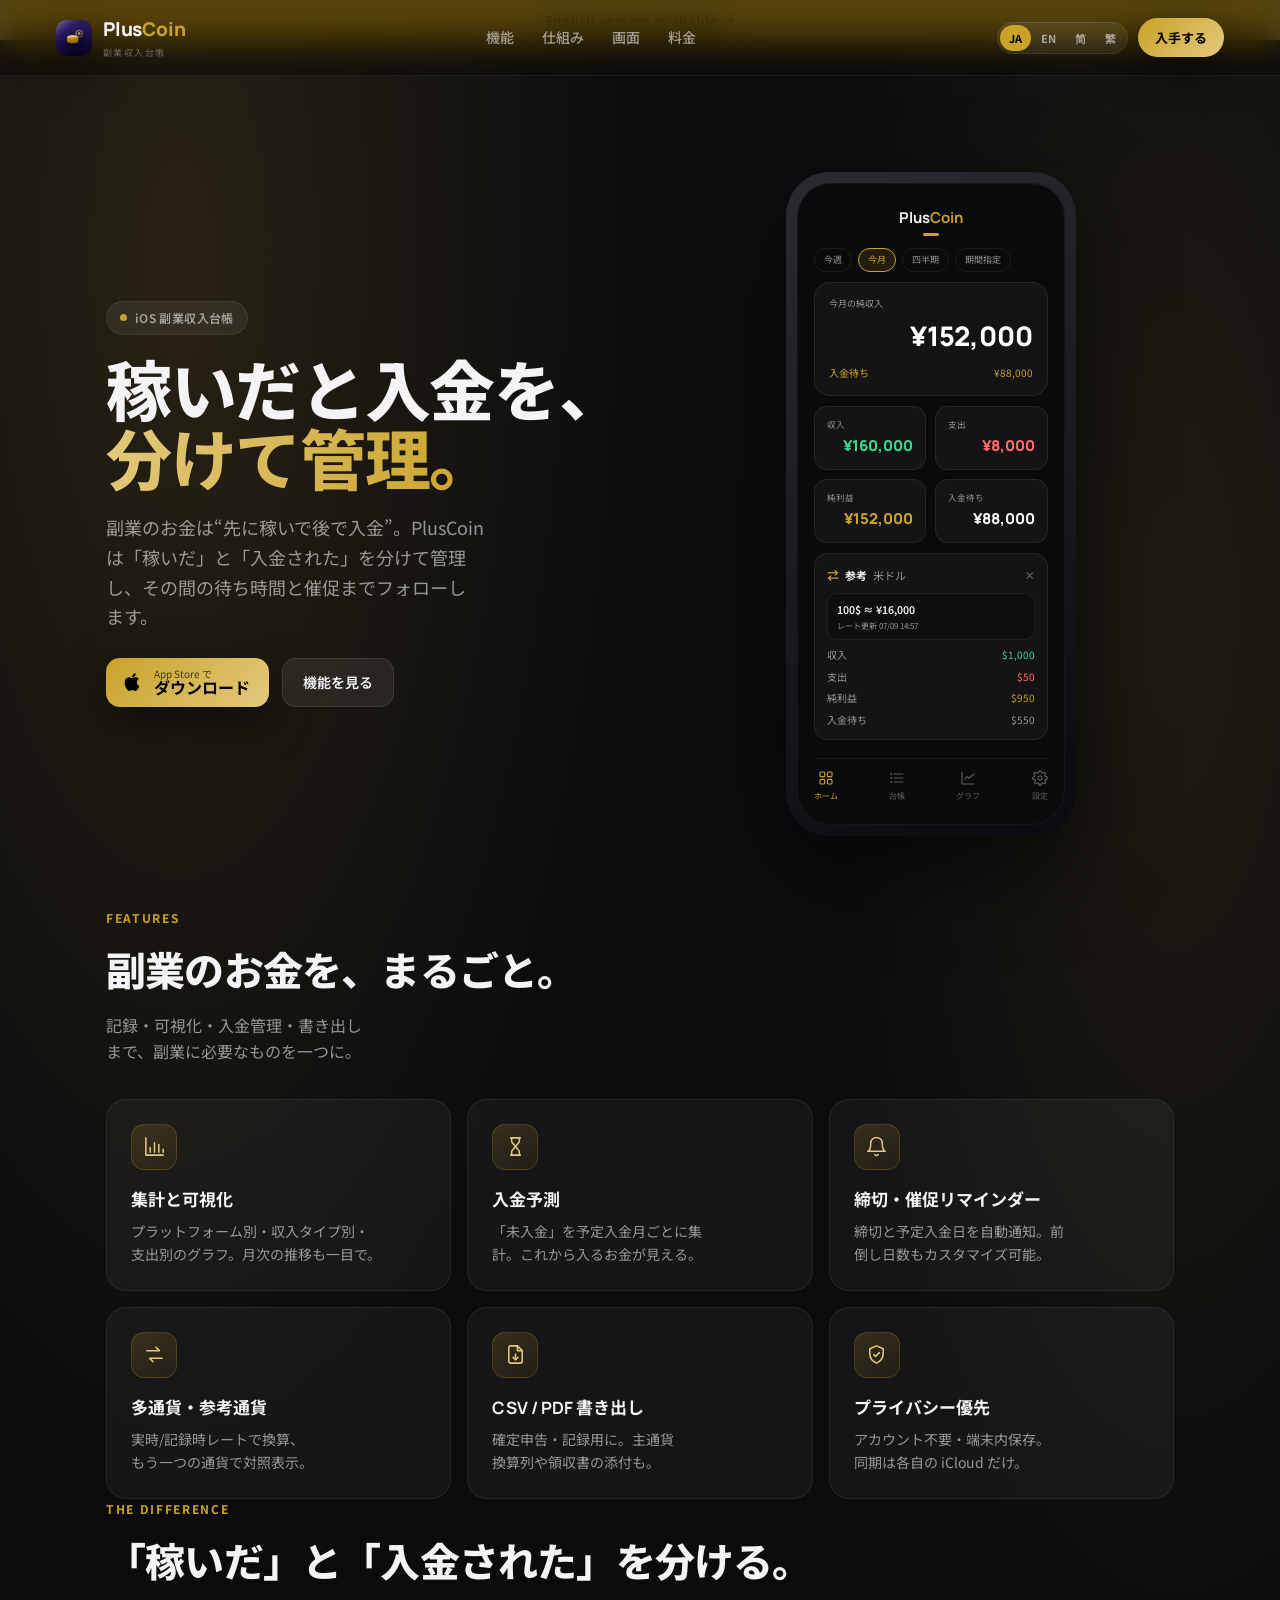
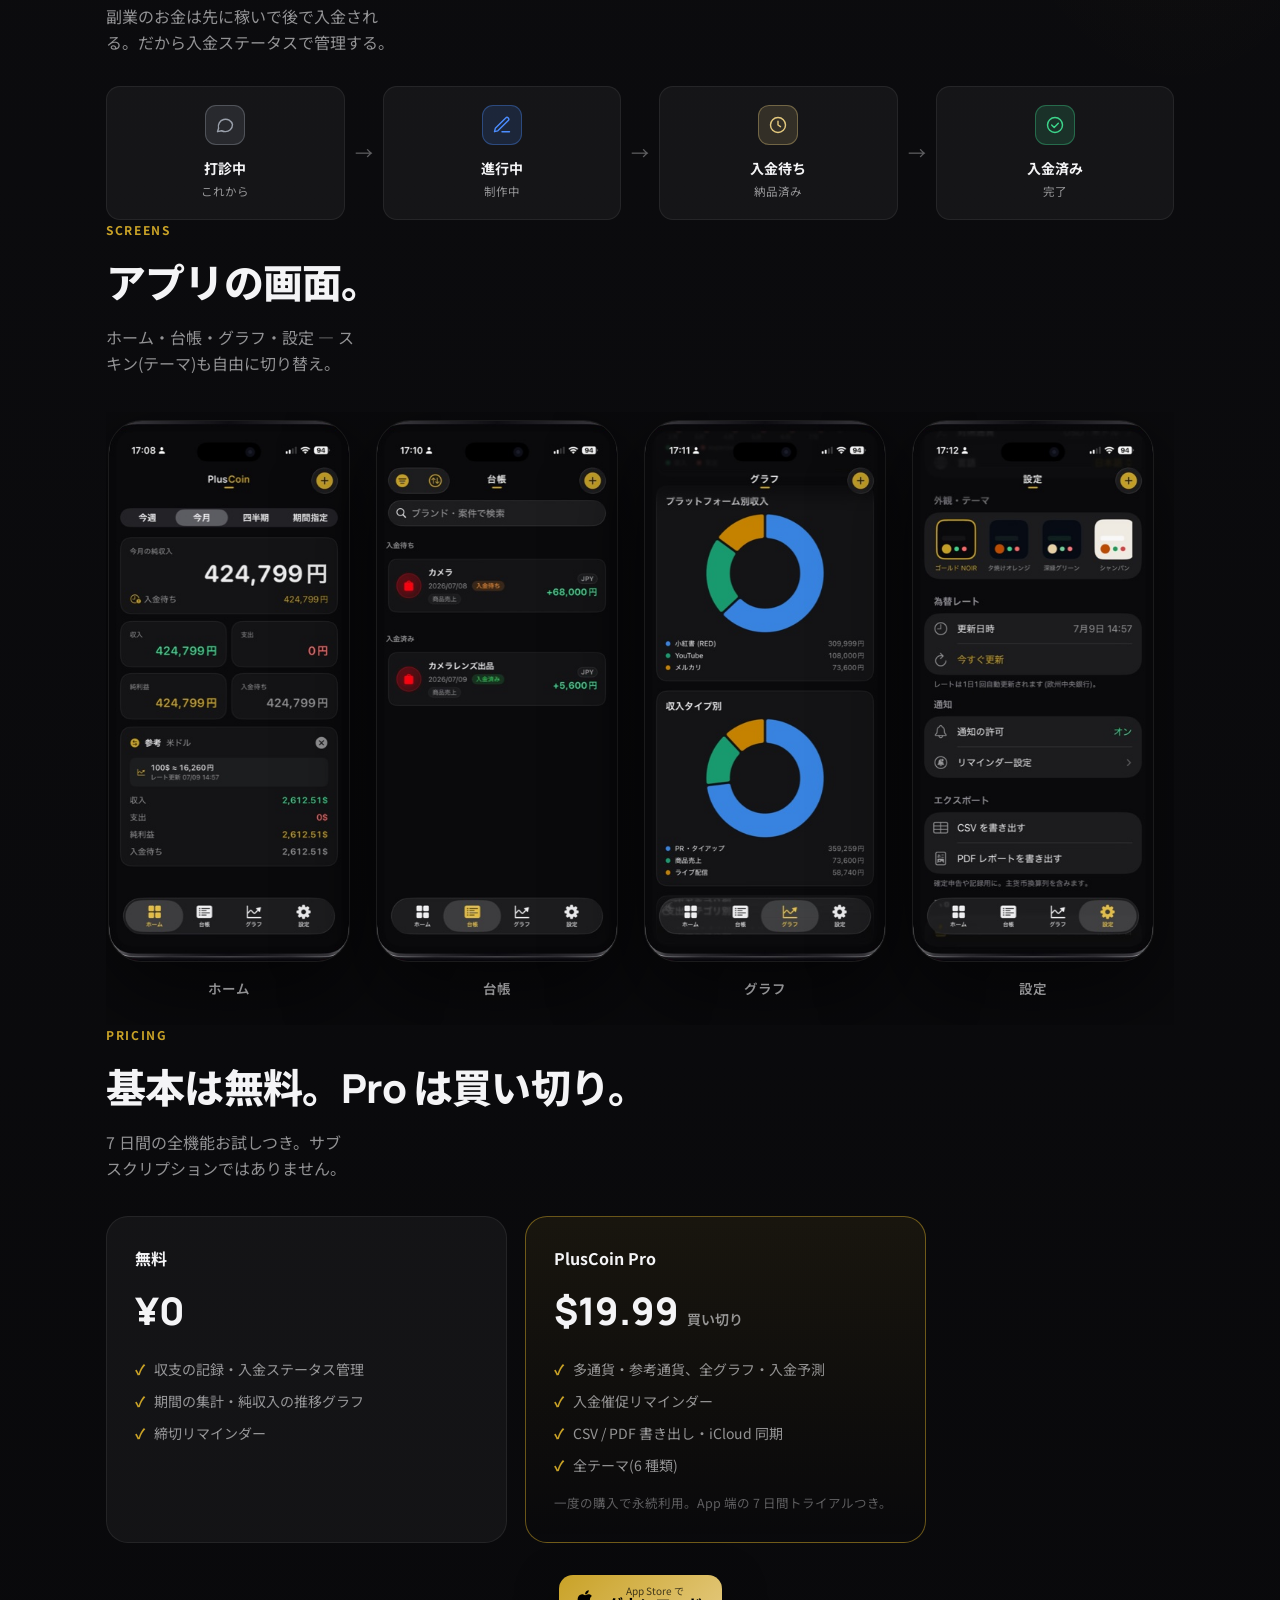
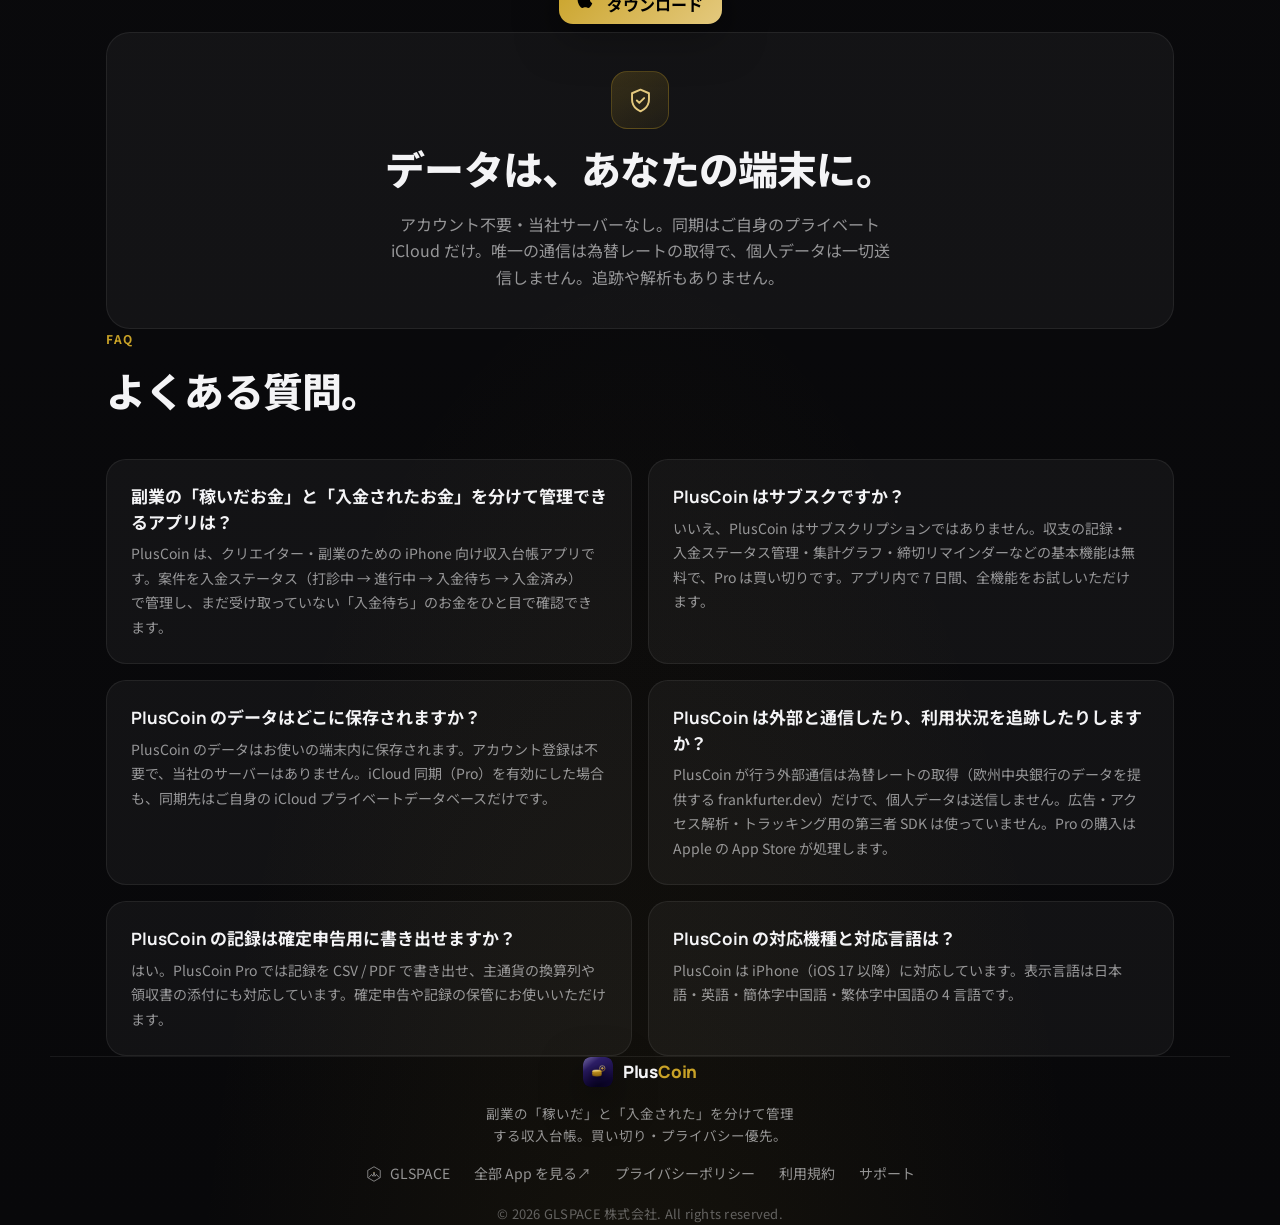
==== commit c9e73fe2: "フッターに「全部 App を見る」（apps.glspace.co.jp）を足す GLSPACE のリンクの隣。各言語ぶん文言を入れ、外に出るので ↗ を添える。  Co-Authored-By: C" ====
--- a/index.html
+++ b/index.html
@@ -457,6 +457,7 @@
     <span class="foot-tag" data-i18n="footer.tag">副業の「稼いだ」と「入金された」を分けて管理する収入台帳。買い切り・プライバシー優先。</span>
     <div class="links">
       <a class="foot-home" href="https://glspace.co.jp/" target="_blank" rel="noopener" aria-label="GLSPACE"><svg class="gl-mark" viewBox="0 0 64 64" fill="none" aria-hidden="true"><polygon points="32,3 57,17.5 57,46.5 32,61 7,46.5 7,17.5" stroke="currentColor" stroke-width="3.4" stroke-linejoin="round"/><polyline points="12,45 22,34 28,41 32,25 36,41 42,34 52,45" stroke="currentColor" stroke-width="3.4" stroke-linecap="round" stroke-linejoin="round"/><circle cx="32" cy="25" r="1.7" fill="var(--gold)"/></svg>GLSPACE</a>
+        <a class="foot-apps" href="https://apps.glspace.co.jp/" target="_blank" rel="noopener"><span data-i18n="footer.apps">全部 App を見る</span><span class="ext" aria-hidden="true">↗</span></a>
       <a href="/privacy.html" data-i18n="footer.privacy">プライバシーポリシー</a>
       <a href="/terms.html" data-i18n="footer.terms">利用規約</a>
       <a href="mailto:support@glspace.co.jp" data-i18n="footer.support">サポート</a>
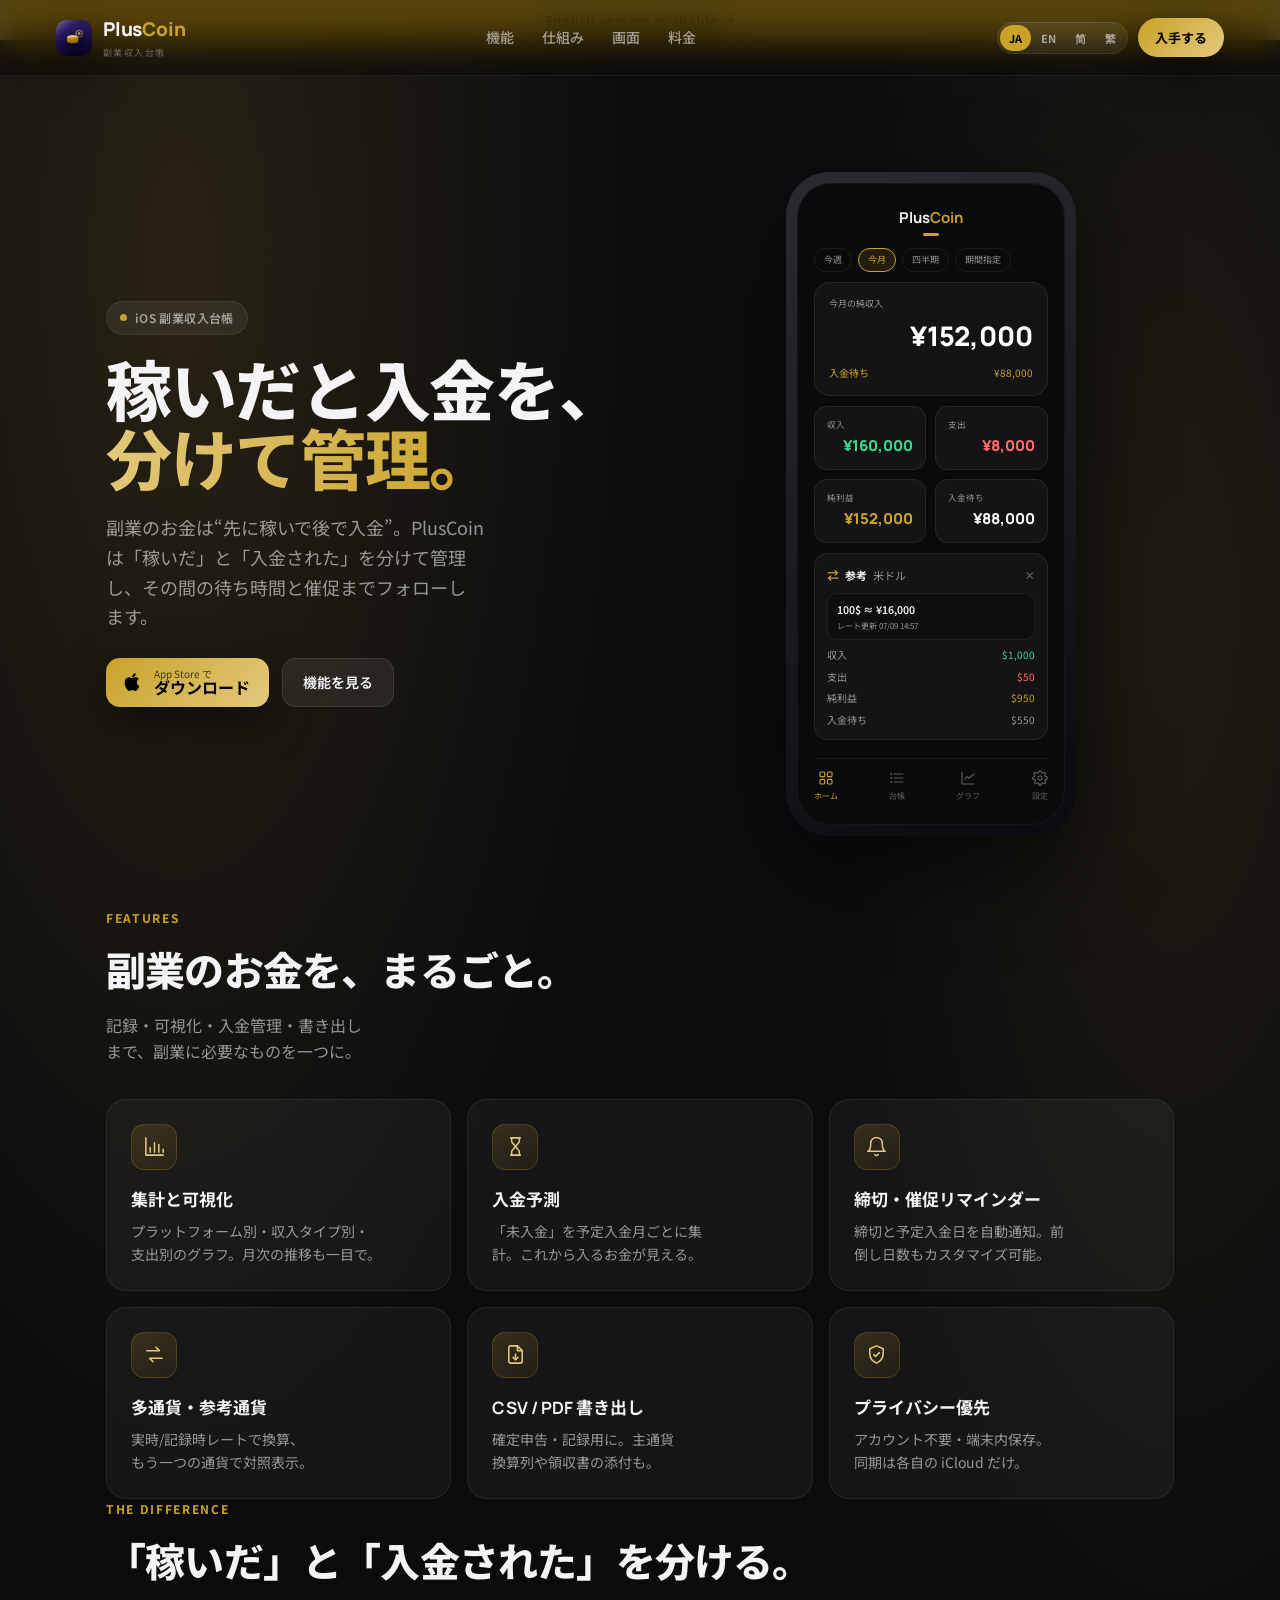
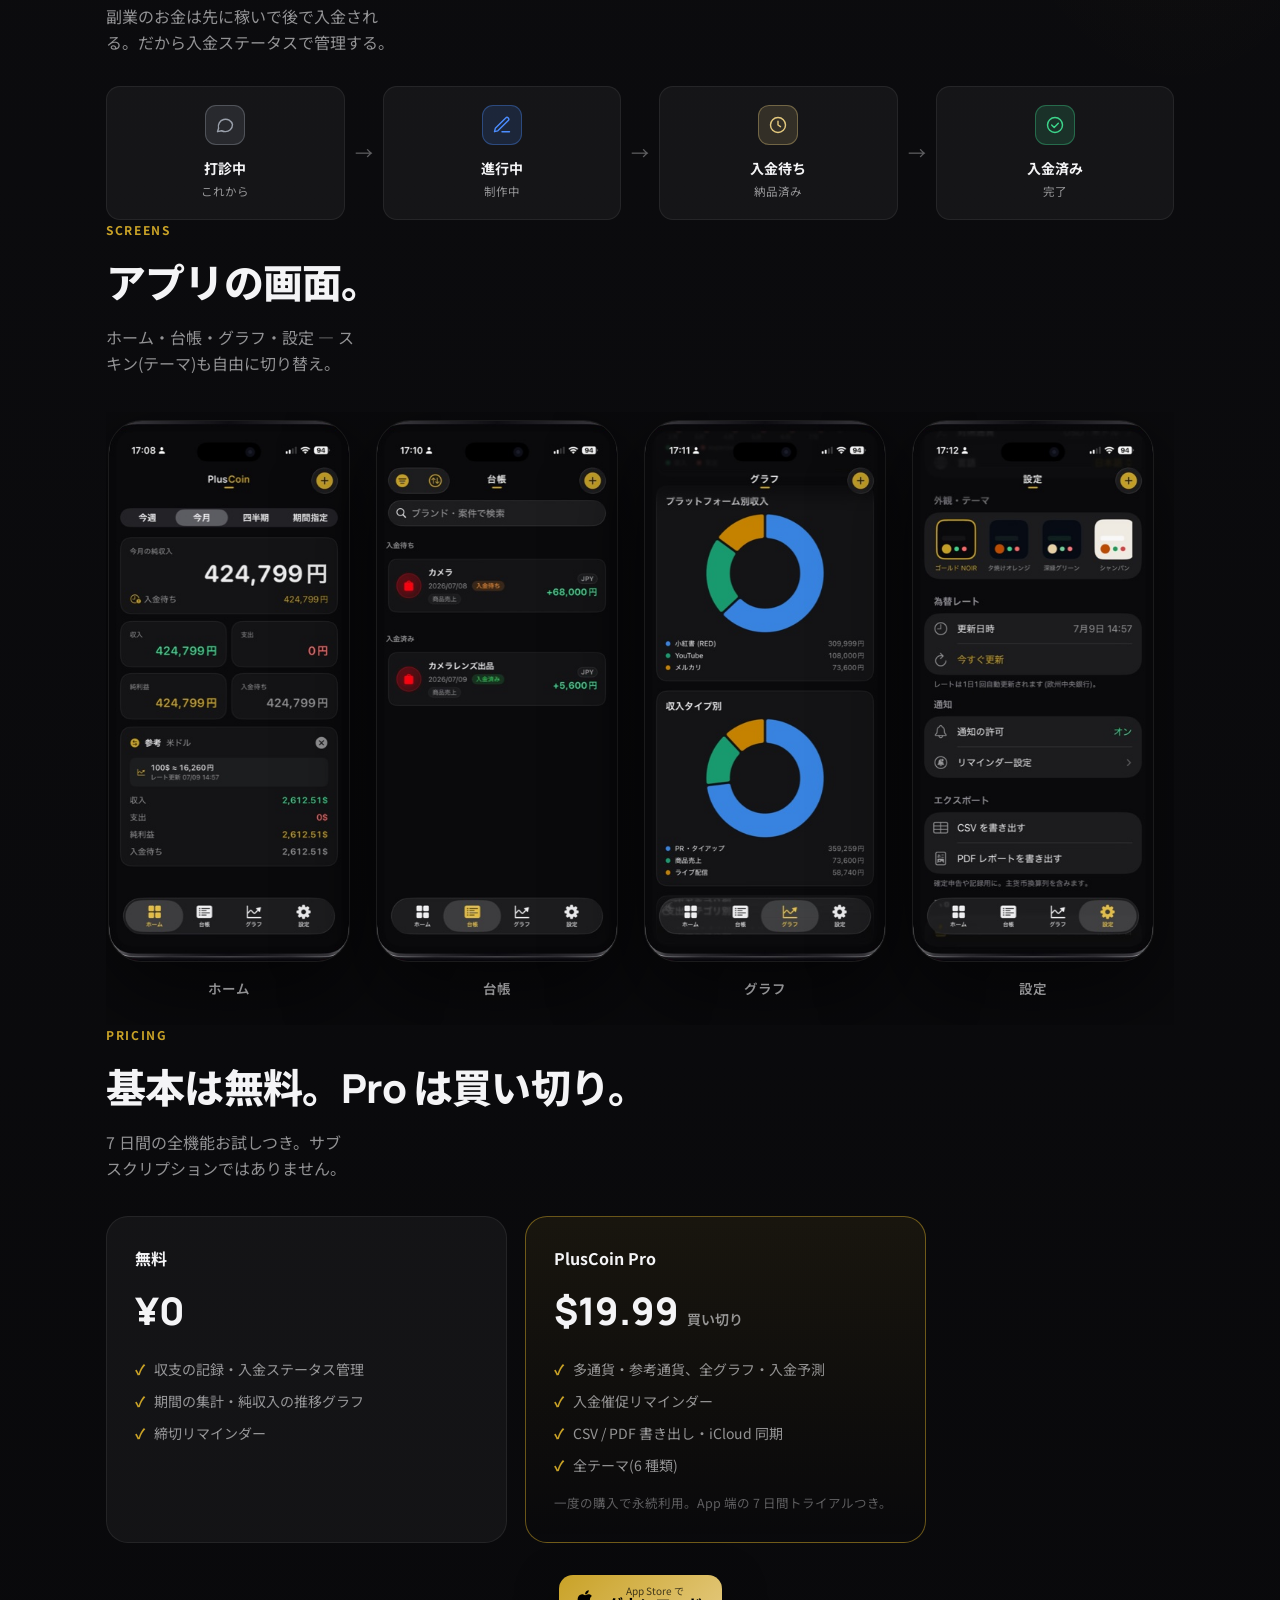
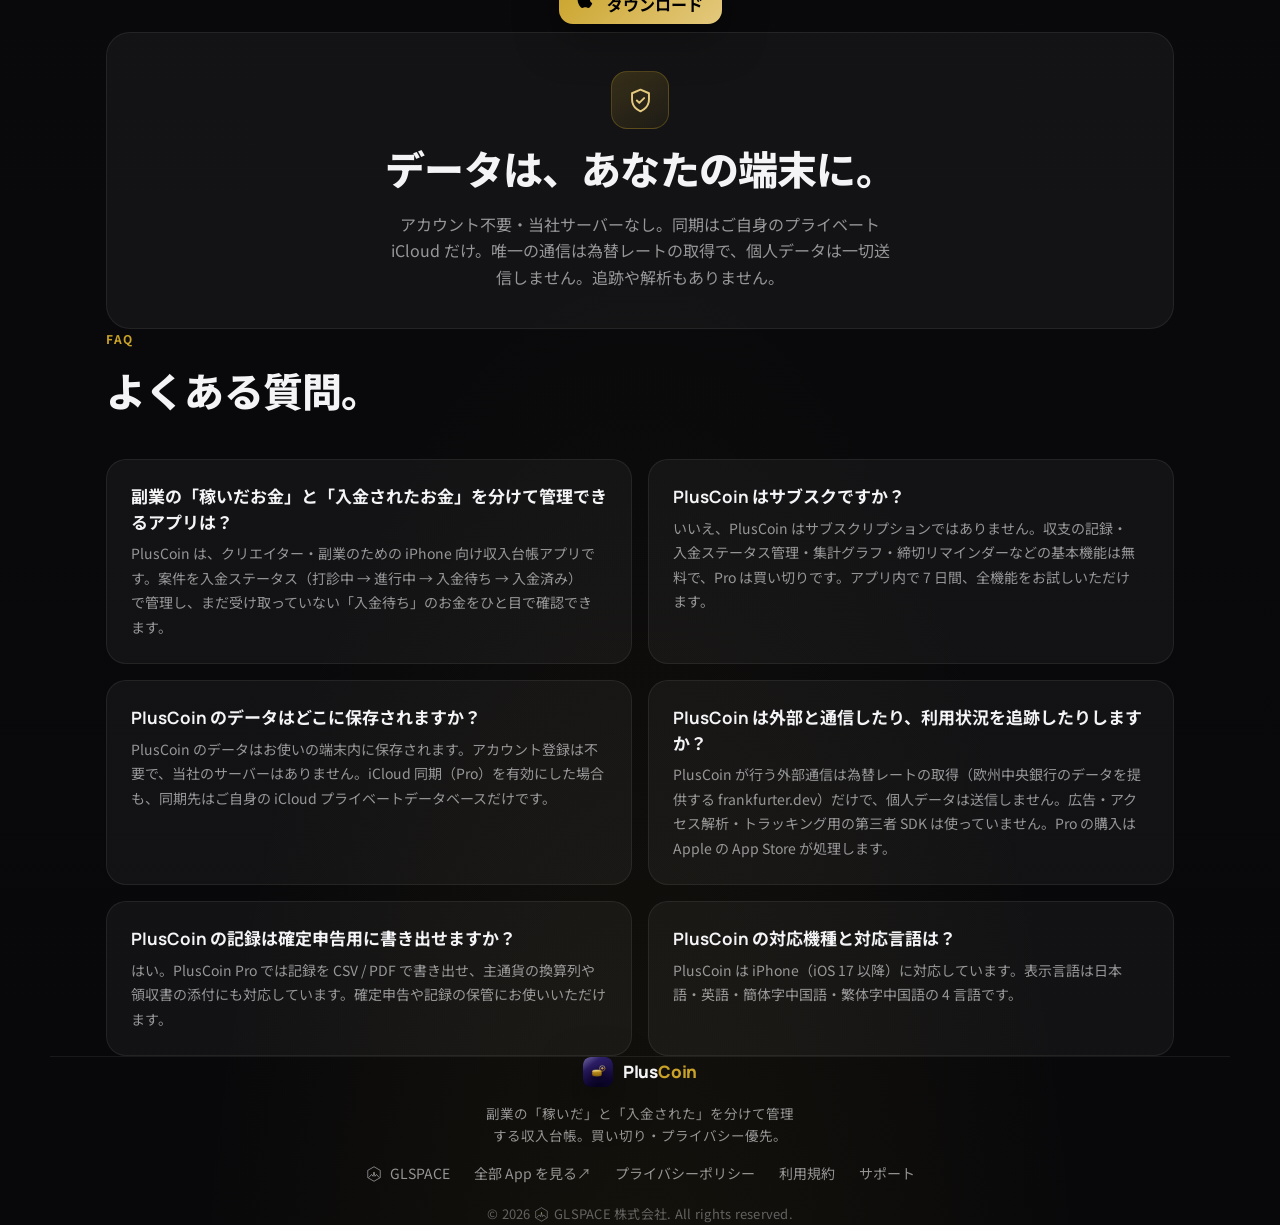
==== commit 8a8f5494: "会社名の前に会社の標志を付ける（版権の行と、字が GLSPACE だけの会社リンク） - company_mark.py を新設し、build.py / build_legal.py が頁を書き出す直" ====
--- a/index.html
+++ b/index.html
@@ -32,7 +32,7 @@
 <link rel="alternate" hreflang="zh-Hans" href="https://pluscoin.glspace.co.jp/zh/" />
 <link rel="alternate" hreflang="zh-Hant" href="https://pluscoin.glspace.co.jp/zh-hant/" />
 <link rel="alternate" hreflang="x-default" href="https://pluscoin.glspace.co.jp/" />
-<script type="application/ld+json">{"@context":"https://schema.org","@graph":[{"@type":"Organization","@id":"https://pluscoin.glspace.co.jp/#org","name":"GLSPACE Co., Ltd.","url":"https://glspace.co.jp/","sameAs":["https://apps.glspace.co.jp/"],"email":"support@glspace.co.jp"},{"@type":"WebSite","@id":"https://pluscoin.glspace.co.jp/#website","url":"https://pluscoin.glspace.co.jp/","name":"PlusCoin","inLanguage":"ja","publisher":{"@id":"https://pluscoin.glspace.co.jp/#org"}},{"@type":"SoftwareApplication","@id":"https://pluscoin.glspace.co.jp/#app","name":"PlusCoin","sameAs":["https://apps.apple.com/app/id6788990507"],"applicationCategory":"FinanceApplication","operatingSystem":"iOS","description":"クリエイターの副業収入台帳。「稼いだ」と「入金された」を分けて管理。入金予測・締切/催促リマインダー・多通貨・CSV/PDF 書き出し。すべて端末内、プライバシー優先。","url":"https://pluscoin.glspace.co.jp/","installUrl":"https://apps.apple.com/app/id6788990507","image":"https://pluscoin.glspace.co.jp/icon-512.png","inLanguage":["ja","en","zh-Hans","zh-Hant"],"publisher":{"@id":"https://pluscoin.glspace.co.jp/#org"}},{"@type":"FAQPage","@id":"https://pluscoin.glspace.co.jp/#faq","inLanguage":"ja","mainEntity":[{"@type":"Question","name":"副業の「稼いだお金」と「入金されたお金」を分けて管理できるアプリは？","acceptedAnswer":{"@type":"Answer","text":"PlusCoin は、クリエイター・副業のための iPhone 向け収入台帳アプリです。案件を入金ステータス（打診中 → 進行中 → 入金待ち → 入金済み）で管理し、まだ受け取っていない「入金待ち」のお金をひと目で確認できます。"}},{"@type":"Question","name":"PlusCoin はサブスクですか？","acceptedAnswer":{"@type":"Answer","text":"いいえ、PlusCoin はサブスクリプションではありません。収支の記録・入金ステータス管理・集計グラフ・締切リマインダーなどの基本機能は無料で、Pro は買い切りです。アプリ内で 7 日間、全機能をお試しいただけます。"}},{"@type":"Question","name":"PlusCoin のデータはどこに保存されますか？","acceptedAnswer":{"@type":"Answer","text":"PlusCoin のデータはお使いの端末内に保存されます。アカウント登録は不要で、当社のサーバーはありません。iCloud 同期（Pro）を有効にした場合も、同期先はご自身の iCloud プライベートデータベースだけです。"}},{"@type":"Question","name":"PlusCoin は外部と通信したり、利用状況を追跡したりしますか？","acceptedAnswer":{"@type":"Answer","text":"PlusCoin が行う外部通信は為替レートの取得（欧州中央銀行のデータを提供する frankfurter.dev）だけで、個人データは送信しません。広告・アクセス解析・トラッキング用の第三者 SDK は使っていません。Pro の購入は Apple の App Store が処理します。"}},{"@type":"Question","name":"PlusCoin の記録は確定申告用に書き出せますか？","acceptedAnswer":{"@type":"Answer","text":"はい。PlusCoin Pro では記録を CSV / PDF で書き出せ、主通貨の換算列や領収書の添付にも対応しています。確定申告や記録の保管にお使いいただけます。"}},{"@type":"Question","name":"PlusCoin の対応機種と対応言語は？","acceptedAnswer":{"@type":"Answer","text":"PlusCoin は iPhone（iOS 17 以降）に対応しています。表示言語は日本語・英語・簡体字中国語・繁体字中国語の 4 言語です。"}}]}]}</script>
+<script type="application/ld+json">{"@context":"https://schema.org","@graph":[{"@type":"Organization","@id":"https://pluscoin.glspace.co.jp/#org","name":"GLSPACE Co., Ltd.","url":"https://glspace.co.jp/","sameAs":["https://apps.glspace.co.jp/"],"email":"contact@glspace.co.jp"},{"@type":"WebSite","@id":"https://pluscoin.glspace.co.jp/#website","url":"https://pluscoin.glspace.co.jp/","name":"PlusCoin","inLanguage":"ja","publisher":{"@id":"https://pluscoin.glspace.co.jp/#org"}},{"@type":"SoftwareApplication","@id":"https://pluscoin.glspace.co.jp/#app","name":"PlusCoin","sameAs":["https://apps.apple.com/app/id6788990507"],"applicationCategory":"FinanceApplication","operatingSystem":"iOS","description":"クリエイターの副業収入台帳。「稼いだ」と「入金された」を分けて管理。入金予測・締切/催促リマインダー・多通貨・CSV/PDF 書き出し。すべて端末内、プライバシー優先。","url":"https://pluscoin.glspace.co.jp/","installUrl":"https://apps.apple.com/app/id6788990507","image":"https://pluscoin.glspace.co.jp/icon-512.png","inLanguage":["ja","en","zh-Hans","zh-Hant"],"publisher":{"@id":"https://pluscoin.glspace.co.jp/#org"}},{"@type":"FAQPage","@id":"https://pluscoin.glspace.co.jp/#faq","inLanguage":"ja","mainEntity":[{"@type":"Question","name":"副業の「稼いだお金」と「入金されたお金」を分けて管理できるアプリは？","acceptedAnswer":{"@type":"Answer","text":"PlusCoin は、クリエイター・副業のための iPhone 向け収入台帳アプリです。案件を入金ステータス（打診中 → 進行中 → 入金待ち → 入金済み）で管理し、まだ受け取っていない「入金待ち」のお金をひと目で確認できます。"}},{"@type":"Question","name":"PlusCoin はサブスクですか？","acceptedAnswer":{"@type":"Answer","text":"いいえ、PlusCoin はサブスクリプションではありません。収支の記録・入金ステータス管理・集計グラフ・締切リマインダーなどの基本機能は無料で、Pro は買い切りです。アプリ内で 7 日間、全機能をお試しいただけます。"}},{"@type":"Question","name":"PlusCoin のデータはどこに保存されますか？","acceptedAnswer":{"@type":"Answer","text":"PlusCoin のデータはお使いの端末内に保存されます。アカウント登録は不要で、当社のサーバーはありません。iCloud 同期（Pro）を有効にした場合も、同期先はご自身の iCloud プライベートデータベースだけです。"}},{"@type":"Question","name":"PlusCoin は外部と通信したり、利用状況を追跡したりしますか？","acceptedAnswer":{"@type":"Answer","text":"PlusCoin が行う外部通信は為替レートの取得（欧州中央銀行のデータを提供する frankfurter.dev）だけで、個人データは送信しません。広告・アクセス解析・トラッキング用の第三者 SDK は使っていません。Pro の購入は Apple の App Store が処理します。"}},{"@type":"Question","name":"PlusCoin の記録は確定申告用に書き出せますか？","acceptedAnswer":{"@type":"Answer","text":"はい。PlusCoin Pro では記録を CSV / PDF で書き出せ、主通貨の換算列や領収書の添付にも対応しています。確定申告や記録の保管にお使いいただけます。"}},{"@type":"Question","name":"PlusCoin の対応機種と対応言語は？","acceptedAnswer":{"@type":"Answer","text":"PlusCoin は iPhone（iOS 17 以降）に対応しています。表示言語は日本語・英語・簡体字中国語・繁体字中国語の 4 言語です。"}}]}]}</script>
 <link rel="preconnect" href="https://fonts.googleapis.com">
 <link rel="preconnect" href="https://fonts.gstatic.com" crossorigin>
 <link href="https://fonts.googleapis.com/css2?family=Manrope:wght@400;500;600;700;800&family=Noto+Sans+JP:wght@400;500;700&display=swap" rel="stylesheet">
@@ -460,9 +460,9 @@
         <a class="foot-apps" href="https://apps.glspace.co.jp/" target="_blank" rel="noopener"><span data-i18n="footer.apps">全部 App を見る</span><span class="ext" aria-hidden="true">↗</span></a>
       <a href="/privacy.html" data-i18n="footer.privacy">プライバシーポリシー</a>
       <a href="/terms.html" data-i18n="footer.terms">利用規約</a>
-      <a href="mailto:support@glspace.co.jp" data-i18n="footer.support">サポート</a>
+      <a href="mailto:contact@glspace.co.jp" data-i18n="footer.support">サポート</a>
     </div>
-    <div class="foot-copy" data-i18n="footer.copy">© 2026 GLSPACE 株式会社. All rights reserved.</div>
+    <div class="foot-copy" data-i18n="footer.copy">© 2026 <svg class="co-mark" viewBox="0 0 64 64" fill="none" aria-hidden="true" focusable="false" style="width:1.15em;height:1.15em;vertical-align:-.24em;margin-right:.4em"><polygon points="32,3 57,17.5 57,46.5 32,61 7,46.5 7,17.5" stroke="currentColor" stroke-width="4" stroke-linejoin="round"/><polyline points="12,45 22,34 28,41 32,25 36,41 42,34 52,45" stroke="currentColor" stroke-width="4" stroke-linecap="round" stroke-linejoin="round"/><circle cx="32" cy="25" r="2.2" fill="#A0BF3F"/></svg>GLSPACE 株式会社. All rights reserved.</div>
   </div>
 </footer>
 
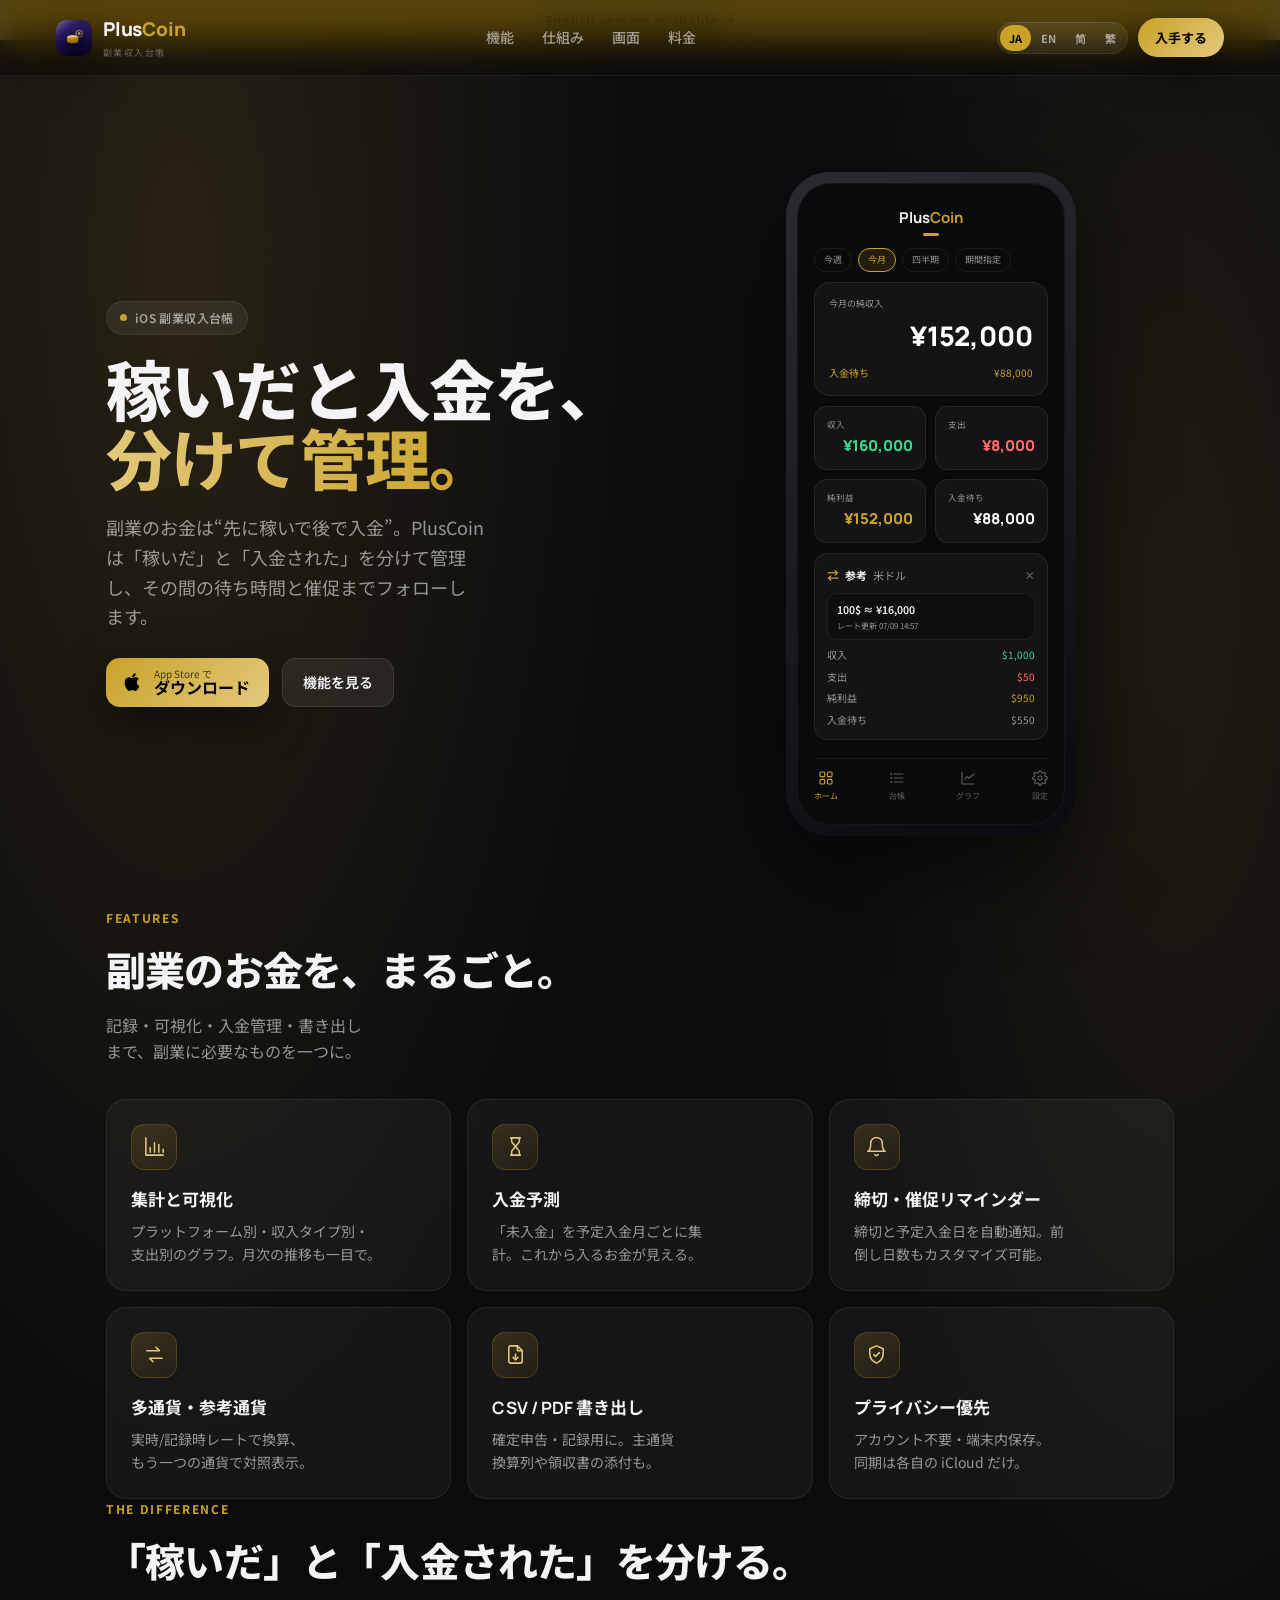
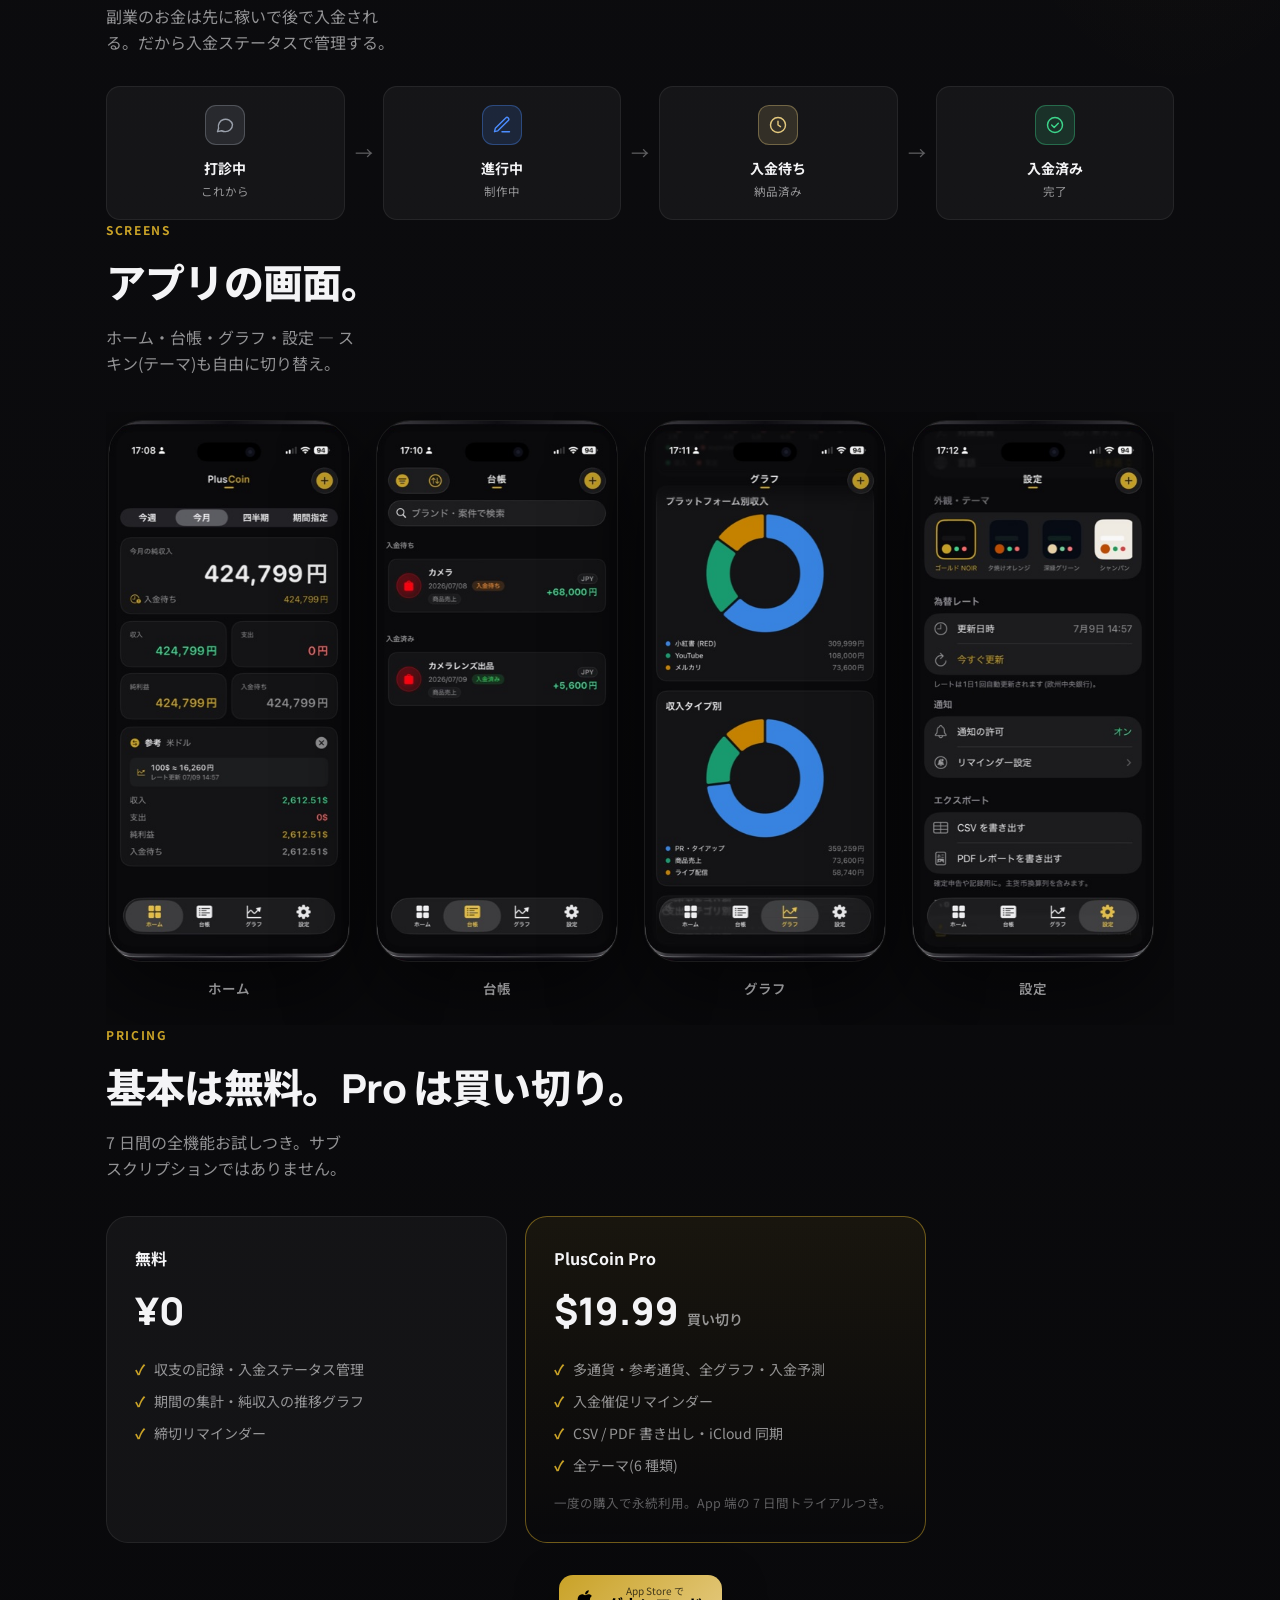
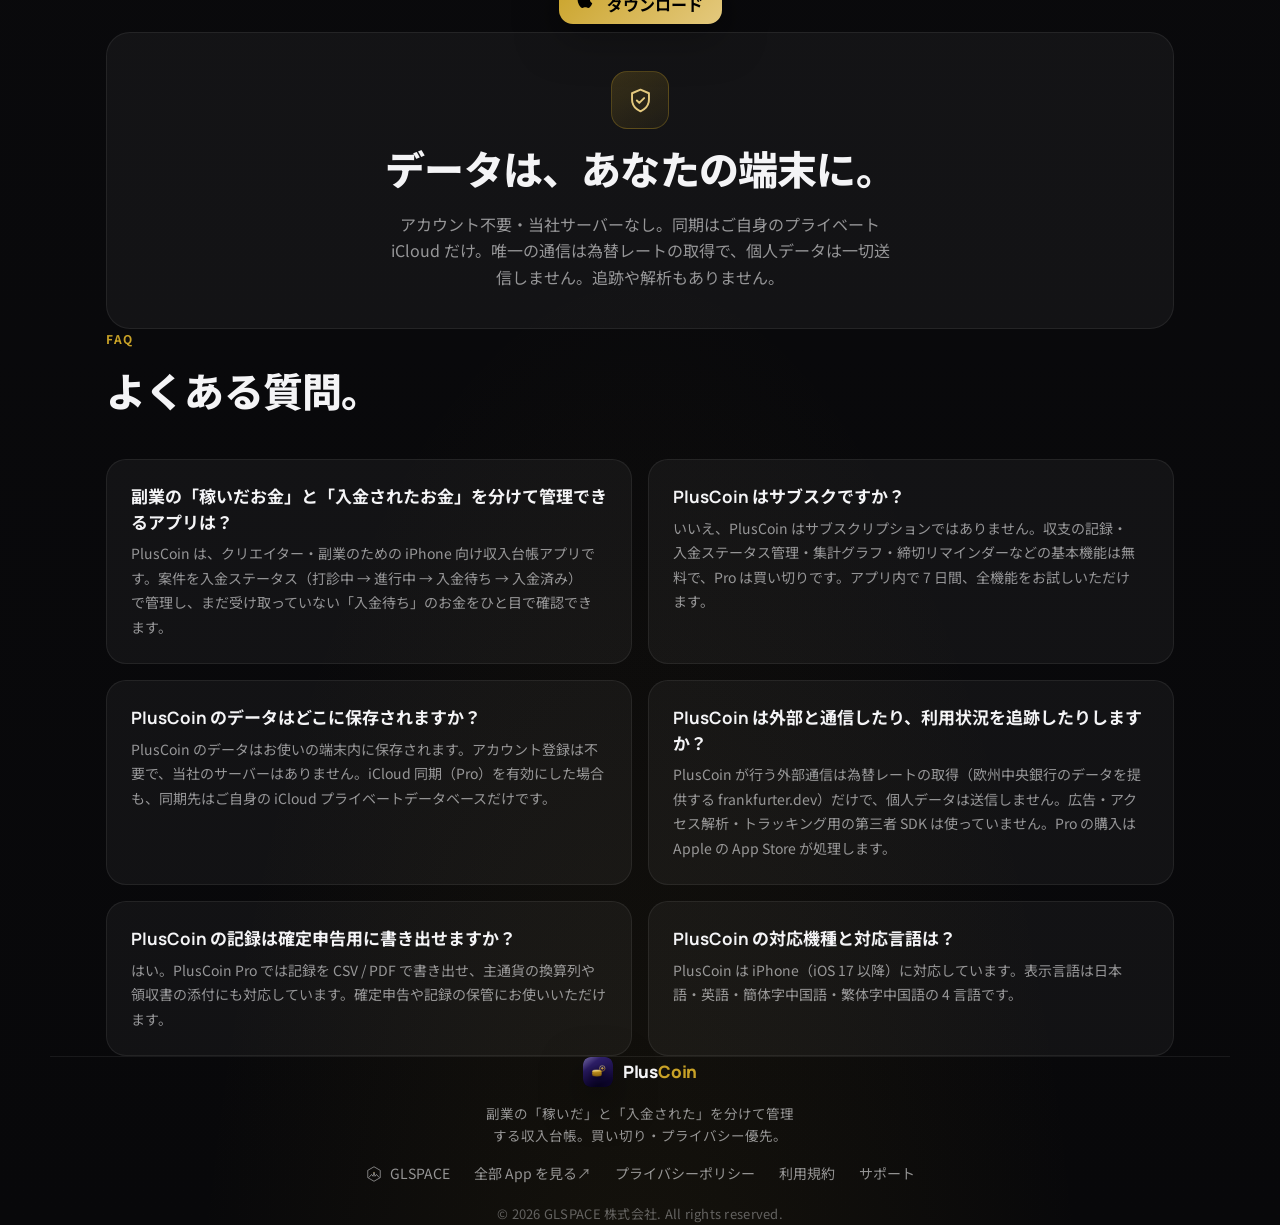
==== commit 9d7f1be9: "一つの頁に会社の標志は一か所だけにする（版権の行から外す） 会社リンク（字が GLSPACE だけ）がある頁は、そのリンクだけに標志を付け、版権の行は素に戻す。 会社リンクが無い頁（主に法務の頁）は、" ====
--- a/index.html
+++ b/index.html
@@ -462,7 +462,7 @@
       <a href="/terms.html" data-i18n="footer.terms">利用規約</a>
       <a href="mailto:contact@glspace.co.jp" data-i18n="footer.support">サポート</a>
     </div>
-    <div class="foot-copy" data-i18n="footer.copy">© 2026 <svg class="co-mark" viewBox="0 0 64 64" fill="none" aria-hidden="true" focusable="false" style="width:1.15em;height:1.15em;vertical-align:-.24em;margin-right:.4em"><polygon points="32,3 57,17.5 57,46.5 32,61 7,46.5 7,17.5" stroke="currentColor" stroke-width="4" stroke-linejoin="round"/><polyline points="12,45 22,34 28,41 32,25 36,41 42,34 52,45" stroke="currentColor" stroke-width="4" stroke-linecap="round" stroke-linejoin="round"/><circle cx="32" cy="25" r="2.2" fill="#A0BF3F"/></svg>GLSPACE 株式会社. All rights reserved.</div>
+    <div class="foot-copy" data-i18n="footer.copy">© 2026 GLSPACE 株式会社. All rights reserved.</div>
   </div>
 </footer>
 
